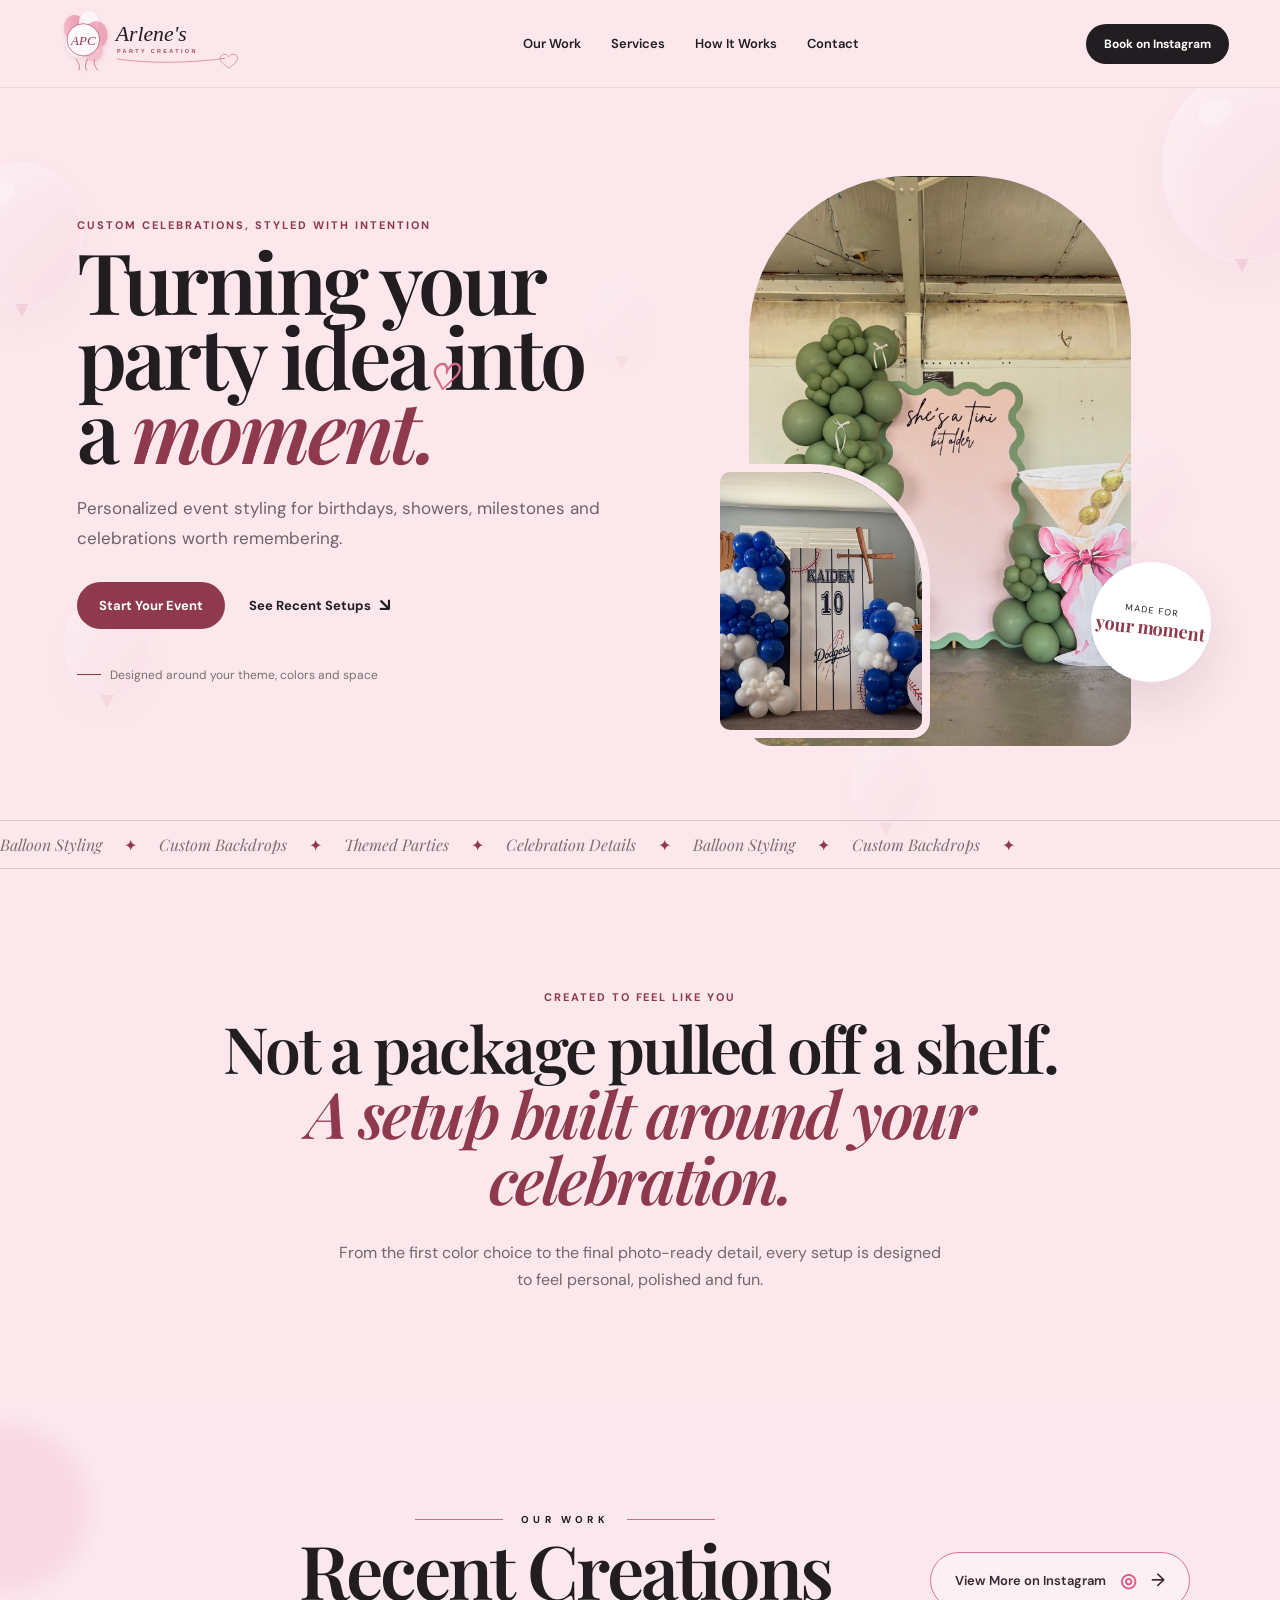
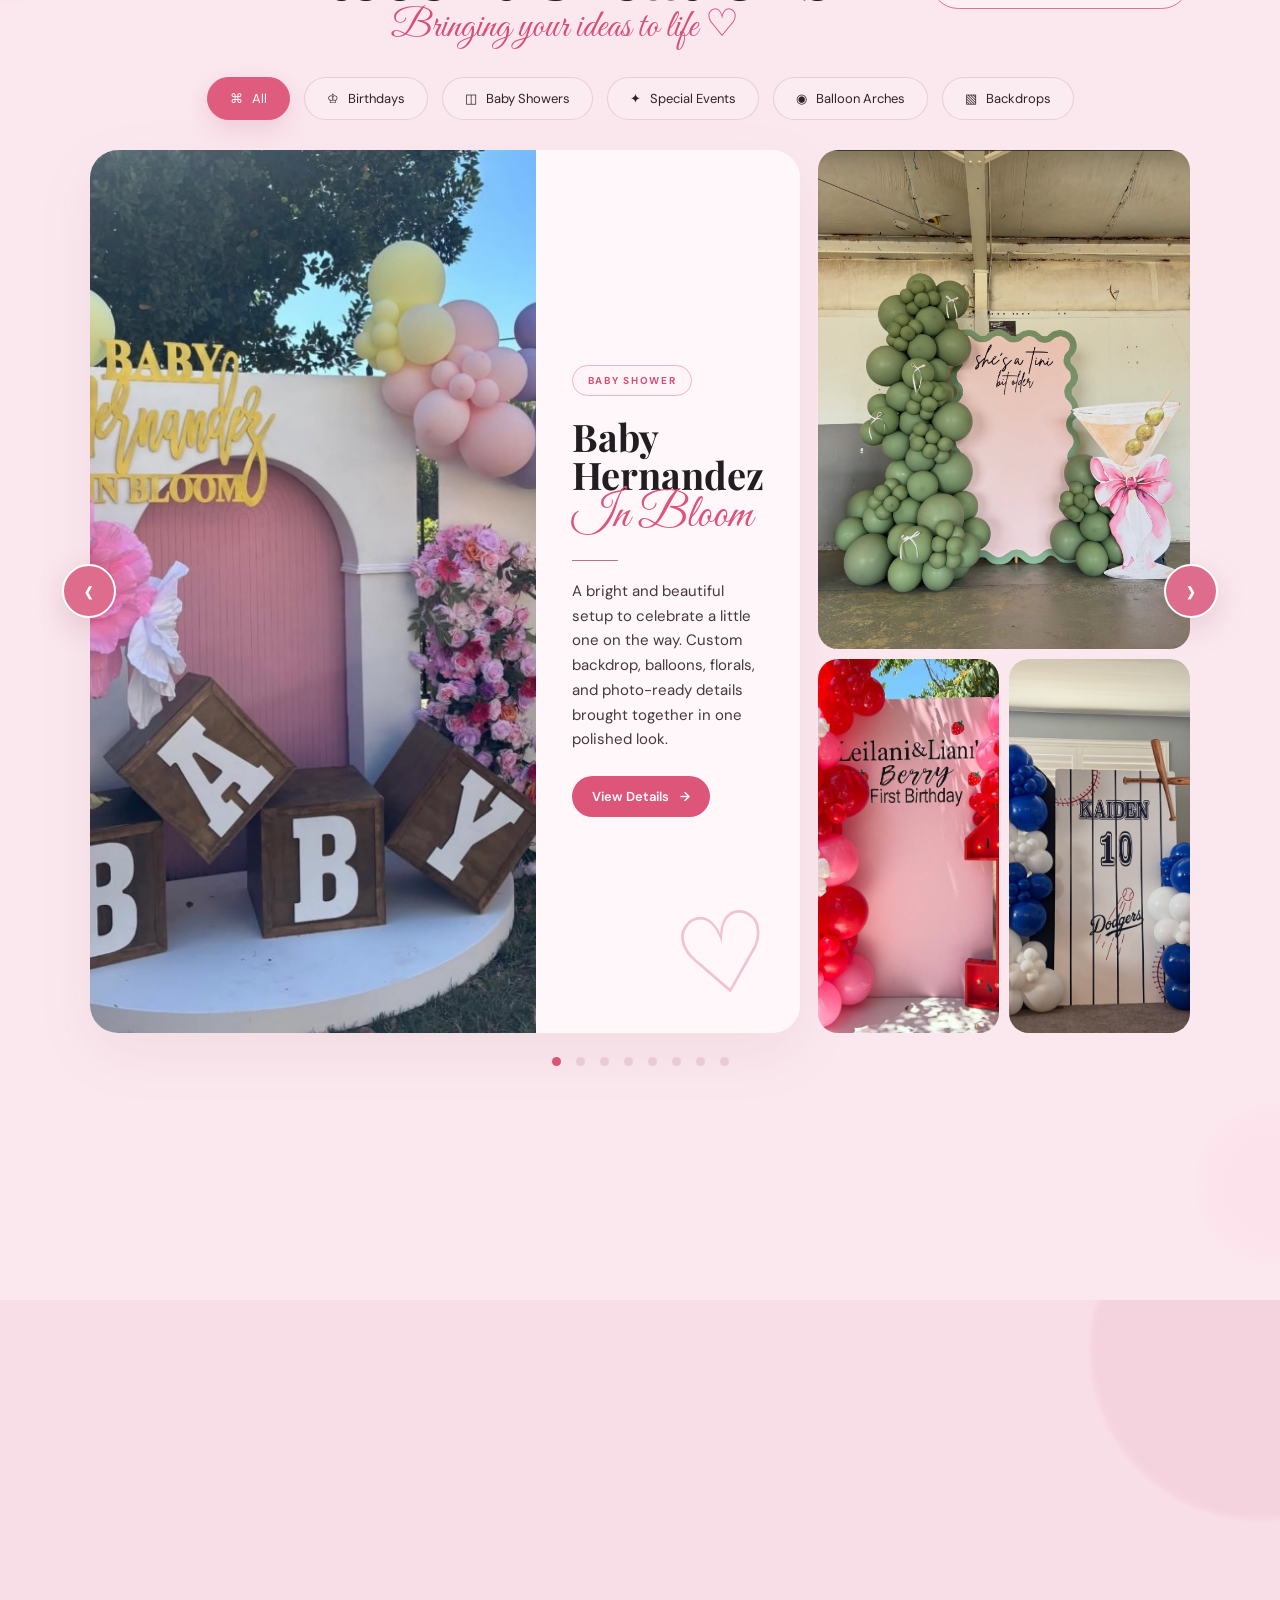
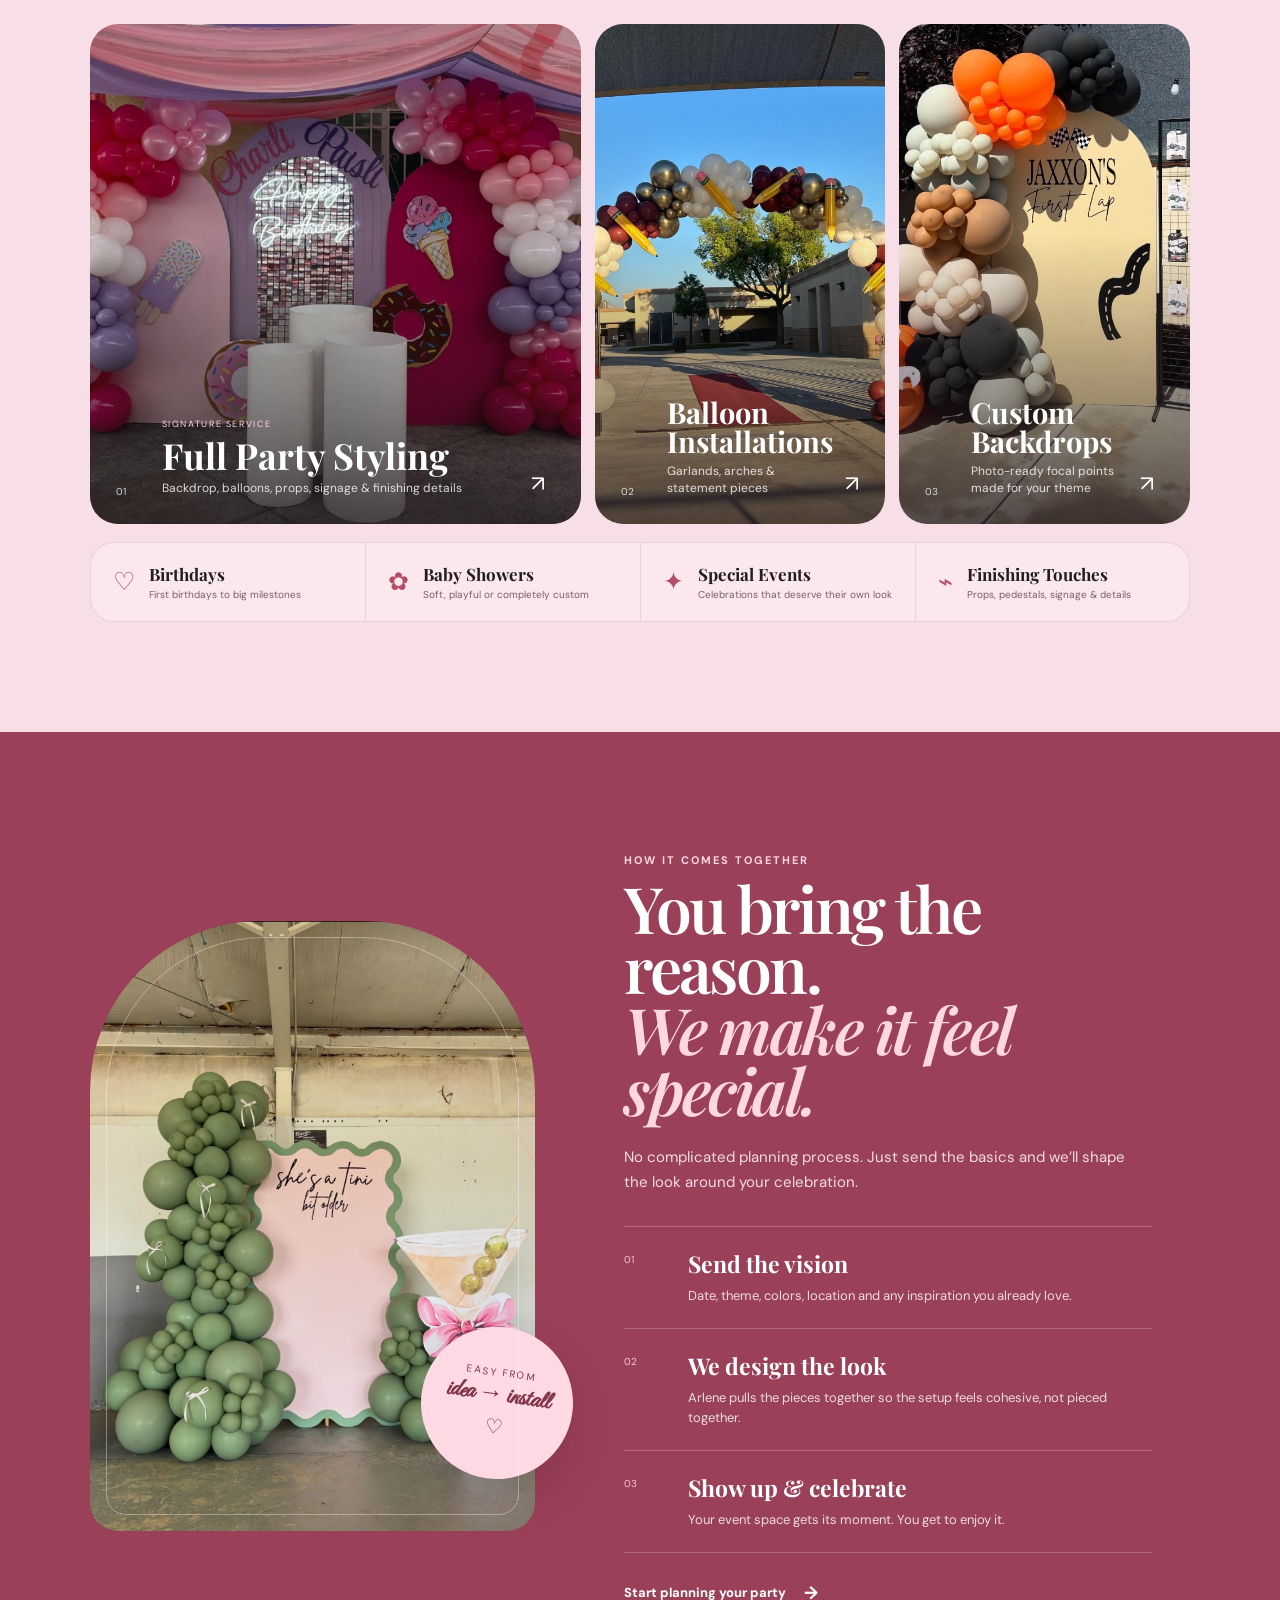
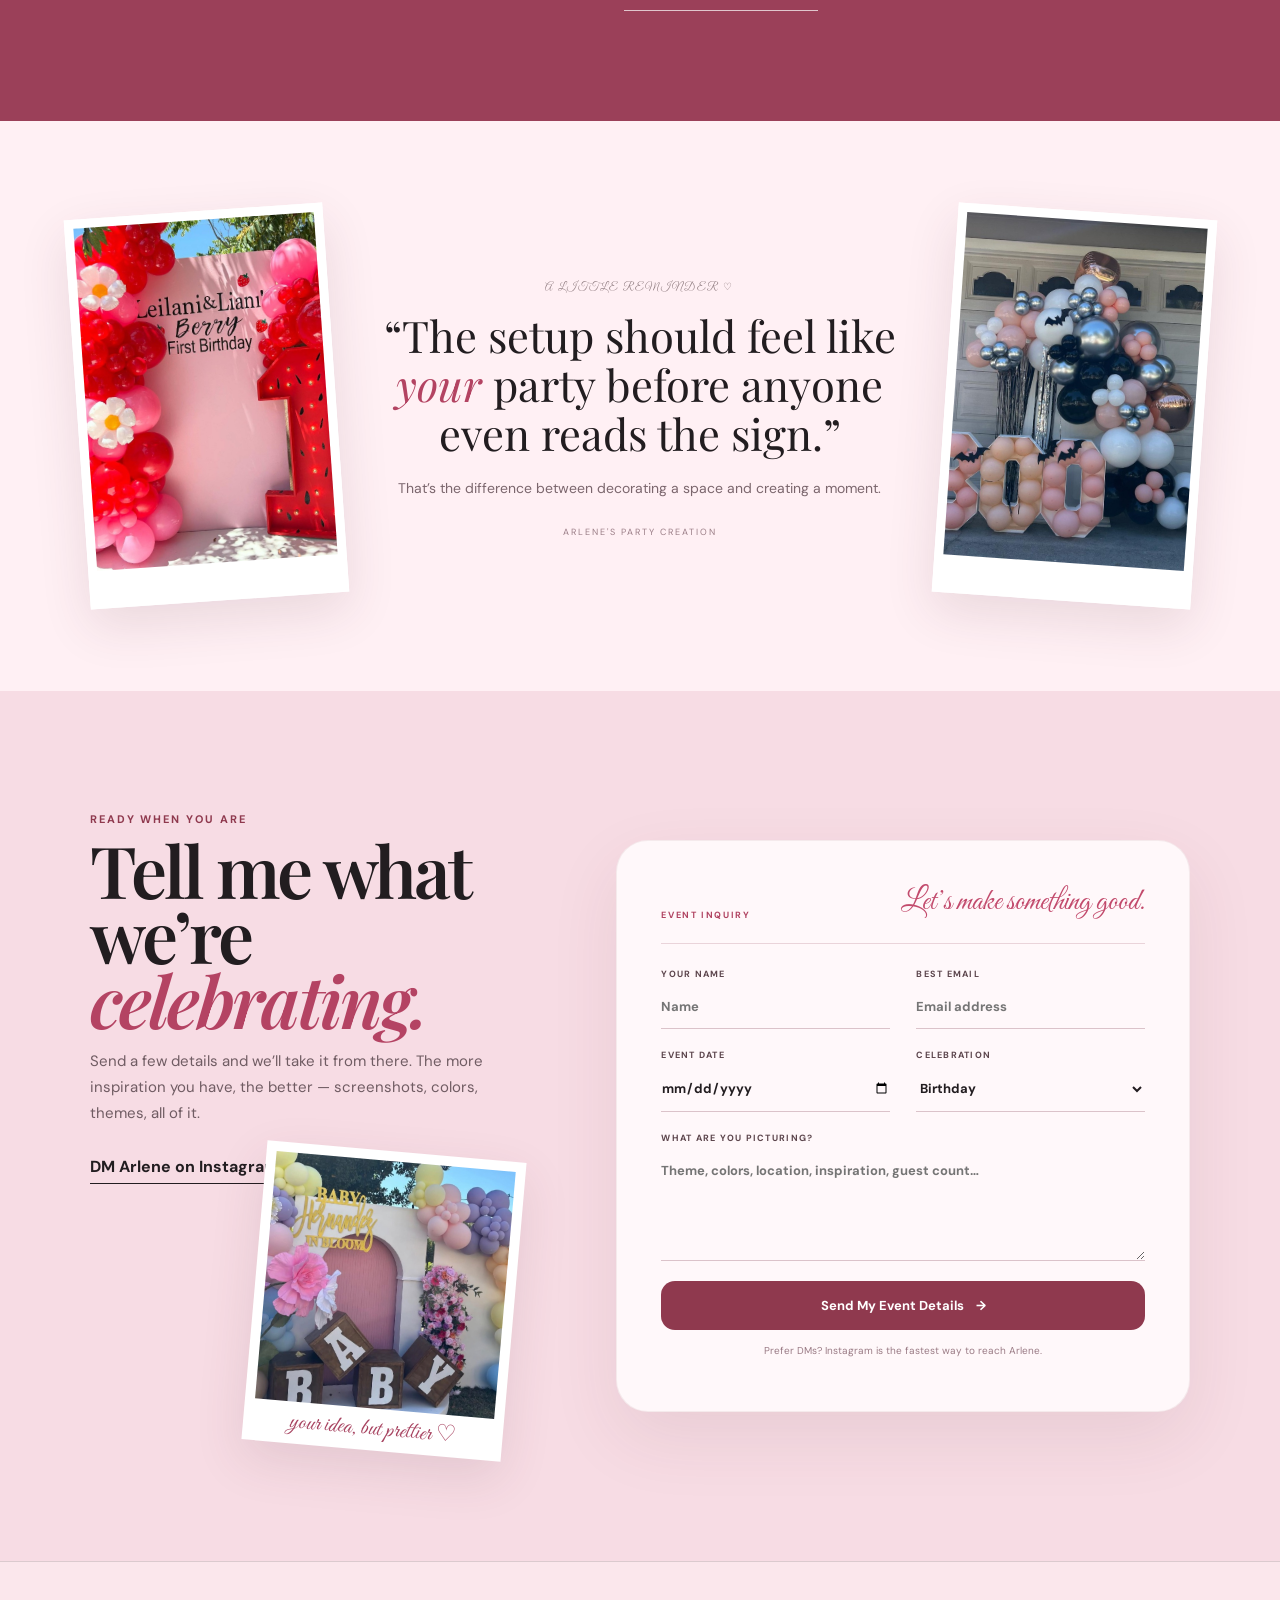
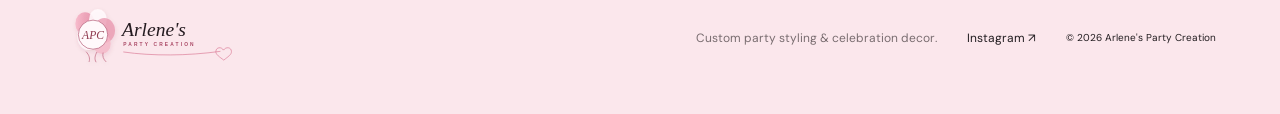
==== index.html @ 28bd99af "Add files via upload" ====
<!doctype html>
<html lang="en">
<head>
  <meta charset="utf-8" />
  <meta name="viewport" content="width=device-width, initial-scale=1" />
  <title>Arlene's Party Creation | Balloon Decor, Backdrops & Party Styling</title>
  <meta name="description" content="Arlene's Party Creation creates custom balloon styling, party backdrops, birthday decor, baby shower setups and photo-ready celebration designs tailored to your theme." />
  <meta name="keywords" content="party decor, balloon decor, balloon garlands, balloon arches, custom backdrops, birthday party decor, baby shower decor, event styling, party stylist, Arlene's Party Creation">
  <meta name="robots" content="index,follow,max-image-preview:large">
  <meta name="theme-color" content="#f8dce5">
  <meta property="og:type" content="website"><meta property="og:title" content="Arlene's Party Creation | Custom Balloon & Party Decor">
  <meta property="og:description" content="Custom balloon styling, themed backdrops and celebration setups designed around your colors, theme and occasion.">
  <meta property="og:image" content="assets/instagram-03.jpg"><meta name="twitter:card" content="summary_large_image">
  <link rel="icon" href="assets/favicon.svg" type="image/svg+xml">
  <link rel="preconnect" href="https://fonts.googleapis.com">
  <link rel="preconnect" href="https://fonts.gstatic.com" crossorigin>
  <link href="https://fonts.googleapis.com/css2?family=DM+Sans:wght@400;500;600;700&family=Great+Vibes&family=Playfair+Display:ital,wght@0,600;1,600&display=swap" rel="stylesheet">
  <link rel="stylesheet" href="styles.css" />
  <script type="application/ld+json">{"@context":"https://schema.org","@type":"LocalBusiness","name":"Arlene's Party Creation","description":"Custom party styling, balloon decor, themed backdrops and celebration setups.","sameAs":["https://www.instagram.com/arlenespartycreation/"],"knowsAbout":["Balloon styling","Balloon arches","Custom party backdrops","Birthday party decor","Baby shower decor","Event styling"]}</script>
</head>
<body><div class="ambient-balloons" aria-hidden="true"><span class="ambient-balloon b1"></span><span class="ambient-balloon b2"></span><span class="ambient-balloon b3"></span><span class="ambient-balloon b4"></span><span class="ambient-balloon b5"></span><span class="ambient-balloon b6"></span></div>
  <header class="site-header" id="top">
    <a class="brand" href="#top" aria-label="Arlene's Party Creation home"><img class="brand-logo" src="assets/logo.svg" alt="Arlene's Party Creation"></a>
    <nav class="desktop-nav" aria-label="Primary navigation">
      <a href="#work">Our Work</a>
      <a href="#services">Services</a>
      <a href="#process">How It Works</a>
      <a href="#contact">Contact</a>
    </nav>
    <a class="header-cta" href="https://www.instagram.com/arlenespartycreation/" target="_blank" rel="noreferrer">Book on Instagram</a>
    <button class="menu-btn" aria-label="Open menu" aria-expanded="false"><span></span><span></span></button>
  </header>

  <main>
    <section class="hero">
      <div class="hero-copy reveal">
        <p class="eyebrow">Custom celebrations, styled with intention</p>
        <h1>Turning your party idea into a <em>moment.</em></h1>
        <p class="hero-lede">Personalized event styling for birthdays, showers, milestones and celebrations worth remembering.</p>
        <div class="hero-actions">
          <a class="btn primary" href="#contact">Start Your Event</a>
          <a class="btn text" href="#work">See Recent Setups <span>↘</span></a>
        </div>
        <div class="hero-note"><span></span> Designed around your theme, colors and space</div>
      </div>

      <div class="hero-collage reveal" aria-label="Instagram work preview">
        <figure class="photo-card photo-main instagram-slot"><img src="assets/instagram-01.jpg" alt="Custom party setup by Arlene's Party Creation" loading="lazy"></figure>
        <figure class="photo-card photo-small instagram-slot"><img src="assets/instagram-02.jpg" alt="Custom party setup by Arlene's Party Creation" loading="lazy"></figure>
        <div class="floating-badge"><span>Made for</span><b>your moment</b></div>
      </div>
    </section>

    <section class="ticker" aria-label="Services overview">
      <div>Balloon Styling <i>✦</i> Custom Backdrops <i>✦</i> Themed Parties <i>✦</i> Celebration Details <i>✦</i> Balloon Styling <i>✦</i> Custom Backdrops <i>✦</i></div>
    </section>

    <section class="intro section-pad reveal">
      <p class="section-kicker">Created to feel like you</p>
      <h2>Not a package pulled off a shelf.<br><em>A setup built around your celebration.</em></h2>
      <p>From the first color choice to the final photo-ready detail, every setup is designed to feel personal, polished and fun.</p>
    </section>

    <section id="work" class="work showcase-section section-pad">
      <div class="showcase-top reveal">
        <div class="showcase-title-wrap">
          <div class="showcase-eyebrow"><span></span><b>OUR WORK</b><span></span></div>
          <h2>Recent Creations</h2>
          <p class="script-tagline">Bringing your ideas to life ♡</p>
        </div>
        <a class="instagram-pill" href="https://www.instagram.com/arlenespartycreation/" target="_blank" rel="noreferrer">View More on Instagram <span>◎</span> <b>→</b></a>
      </div>

      <div class="project-tabs reveal" role="tablist" aria-label="Project categories">
        <button class="project-tab active" data-filter="all">⌘ <span>All</span></button>
        <button class="project-tab" data-filter="birthday">♔ <span>Birthdays</span></button>
        <button class="project-tab" data-filter="baby">◫ <span>Baby Showers</span></button>
        <button class="project-tab" data-filter="special">✦ <span>Special Events</span></button>
        <button class="project-tab" data-filter="arches">◉ <span>Balloon Arches</span></button>
        <button class="project-tab" data-filter="backdrops">▧ <span>Backdrops</span></button>
      </div>

      <div class="project-stage reveal">
        <button class="project-arrow prev" aria-label="Previous project">‹</button>
        <div class="featured-project">
          <figure class="featured-photo"><img id="featuredImage" src="assets/instagram-03.jpg" alt="Baby Hernandez In Bloom party setup"></figure>
          <div class="featured-copy">
            <span id="featuredCategory" class="category-pill">BABY SHOWER</span>
            <h3 id="featuredTitle">Baby Hernandez</h3>
            <p id="featuredScript" class="project-script">In Bloom</p>
            <div class="mini-line"></div>
            <p id="featuredDescription" class="project-description">A bright and beautiful setup to celebrate a little one on the way. Custom backdrop, balloons, florals, and photo-ready details brought together in one polished look.</p>
            <a class="details-btn" href="https://www.instagram.com/arlenespartycreation/" target="_blank" rel="noreferrer">View Details <span>→</span></a>
            <div class="heart-doodle">♡</div>
          </div>
        </div>

        <div class="side-gallery">
          <button class="side-card large" data-index="1"><img src="assets/instagram-01.jpg" alt="Martini themed setup"></button>
          <div class="side-row">
            <button class="side-card" data-index="2"><img src="assets/instagram-05.jpg" alt="Berry first birthday setup"></button>
            <button class="side-card" data-index="3"><img src="assets/instagram-02.jpg" alt="Dodgers birthday setup"></button>
          </div>
        </div>
        <button class="project-arrow next" aria-label="Next project">›</button>
      </div>

      <div class="project-dots reveal" aria-label="Project slider pagination"></div>

      <div class="showcase-stats reveal">
        <div class="showcase-stat"><span class="stat-icon">♡</span><div><b>100+</b><small>Happy Clients</small></div></div>
        <div class="showcase-stat"><span class="stat-icon">◎</span><div><b>Custom Designs</b><small>For Every Occasion</small></div></div>
        <div class="showcase-stat"><span class="stat-icon">☆</span><div><b>Memories</b><small>That Last a Lifetime</small></div></div>
      </div>
    </section>

    <section id="services" class="services services-editorial section-pad">
      <div class="services-intro reveal">
        <div>
          <p class="section-kicker">Made for your moment</p>
          <h2>From one pretty detail<br>to the <em>whole party.</em></h2>
        </div>
        <p class="services-lede">Pick what you need or let Arlene build the full look. Every piece is styled to feel connected, intentional and unmistakably yours.</p>
      </div>

      <div class="service-feature-grid">
        <article class="service-feature large reveal">
          <img src="assets/instagram-06.jpg" alt="Pink and purple custom birthday backdrop with balloon garlands">
          <div class="service-overlay">
            <span>01</span>
            <div><p>Signature service</p><h3>Full Party Styling</h3><small>Backdrop, balloons, props, signage & finishing details</small></div>
            <b>↗</b>
          </div>
        </article>
        <article class="service-feature reveal">
          <img src="assets/instagram-07.jpg" alt="School event balloon arch by Arlene's Party Creation">
          <div class="service-overlay"><span>02</span><div><h3>Balloon Installations</h3><small>Garlands, arches & statement pieces</small></div><b>↗</b></div>
        </article>
        <article class="service-feature reveal">
          <img src="assets/instagram-04.jpg" alt="Race car themed custom party backdrop">
          <div class="service-overlay"><span>03</span><div><h3>Custom Backdrops</h3><small>Photo-ready focal points made for your theme</small></div><b>↗</b></div>
        </article>
      </div>

      <div class="service-mini-row reveal">
        <div><span>♡</span><p><b>Birthdays</b><small>First birthdays to big milestones</small></p></div>
        <div><span>✿</span><p><b>Baby Showers</b><small>Soft, playful or completely custom</small></p></div>
        <div><span>✦</span><p><b>Special Events</b><small>Celebrations that deserve their own look</small></p></div>
        <div><span>⌁</span><p><b>Finishing Touches</b><small>Props, pedestals, signage & details</small></p></div>
      </div>
    </section>

    <section id="process" class="process process-editorial section-pad">
      <div class="process-visual reveal">
        <img src="assets/instagram-01.jpg" alt="Custom martini themed party backdrop with green balloons">
        <div class="process-sticker"><span>easy from</span><b>idea → install</b><i>♡</i></div>
      </div>
      <div class="process-content reveal">
        <p class="section-kicker">How it comes together</p>
        <h2>You bring the reason.<br><em>We make it feel special.</em></h2>
        <p class="process-lede">No complicated planning process. Just send the basics and we’ll shape the look around your celebration.</p>
        <ol class="process-steps">
          <li><span>01</span><div><b>Send the vision</b><p>Date, theme, colors, location and any inspiration you already love.</p></div></li>
          <li><span>02</span><div><b>We design the look</b><p>Arlene pulls the pieces together so the setup feels cohesive, not pieced together.</p></div></li>
          <li><span>03</span><div><b>Show up & celebrate</b><p>Your event space gets its moment. You get to enjoy it.</p></div></li>
        </ol>
        <a href="#contact" class="process-link">Start planning your party <span>→</span></a>
      </div>
    </section>

    <section class="social-proof social-editorial reveal">
      <div class="quote-photo"><img src="assets/instagram-05.jpg" alt="Berry first birthday party setup"></div>
      <div class="quote-copy">
        <span class="quote-scribble">a little reminder ♡</span>
        <blockquote>“The setup should feel like <em>your</em> party before anyone even reads the sign.”</blockquote>
        <p>That’s the difference between decorating a space and creating a moment.</p>
        <small>Arlene's Party Creation</small>
      </div>
      <div class="quote-photo second"><img src="assets/instagram-08.jpg" alt="Boo themed balloon arrangement"></div>
    </section>

    <section id="contact" class="contact contact-editorial section-pad">
      <div class="contact-side reveal">
        <p class="section-kicker">Ready when you are</p>
        <h2>Tell me what<br>we’re <em>celebrating.</em></h2>
        <p>Send a few details and we’ll take it from there. The more inspiration you have, the better — screenshots, colors, themes, all of it.</p>
        <a class="instagram-link" href="https://www.instagram.com/arlenespartycreation/" target="_blank" rel="noreferrer">DM Arlene on Instagram <span>↗</span></a>
        <div class="contact-polaroid">
          <img src="assets/instagram-03.jpg" alt="Baby shower setup by Arlene's Party Creation">
          <span>your idea, but prettier ♡</span>
        </div>
      </div>
      <form class="contact-form contact-form-editorial reveal" onsubmit="return handleSubmit(event)">
        <div class="form-heading"><span>Event inquiry</span><b>Let’s make something good.</b></div>
        <div class="field-pair">
          <label>Your name<input required name="name" autocomplete="name" placeholder="Name"></label>
          <label>Best email<input required type="email" name="email" autocomplete="email" placeholder="Email address"></label>
        </div>
        <div class="field-pair">
          <label>Event date<input type="date" name="date"></label>
          <label>Celebration<select name="event"><option>Birthday</option><option>Baby shower</option><option>Bridal shower</option><option>Graduation</option><option>Anniversary</option><option>Other celebration</option></select></label>
        </div>
        <label>What are you picturing?<textarea name="message" rows="5" placeholder="Theme, colors, location, inspiration, guest count…"></textarea></label>
        <button class="btn primary submit" type="submit">Send My Event Details <span>→</span></button>
        <p class="form-note">Prefer DMs? Instagram is the fastest way to reach Arlene.</p>
        <p class="form-status" role="status"></p>
      </form>
    </section>
  </main>

  <footer>
    <div class="footer-brand"><img class="footer-logo" src="assets/logo.svg" alt="Arlene's Party Creation"></div><p>Custom party styling & celebration decor.</p>
    <a href="https://www.instagram.com/arlenespartycreation/" target="_blank" rel="noreferrer">Instagram ↗</a>
    <small>© <span id="year"></span> Arlene's Party Creation</small>
  </footer>

  <script src="script.js"></script>
</body>
</html>
---- styles.css ----
:root{--ink:#221d20;--cream:#fbe7ec;--soft:#f6dce4;--rose:#d98d8d;--berry:#8f394e;--peach:#f2c6a8;--line:rgba(34,29,32,.14)}*{box-sizing:border-box}html{scroll-behavior:smooth}body{margin:0;background:var(--cream);color:var(--ink);font-family:"DM Sans",sans-serif}a{color:inherit;text-decoration:none}.site-header{height:88px;display:flex;align-items:center;justify-content:space-between;padding:0 4vw;position:sticky;top:0;z-index:50;background:rgba(255,249,244,.88);backdrop-filter:blur(16px);border-bottom:1px solid rgba(34,29,32,.08)}.brand,.footer-brand{display:flex;align-items:center;gap:12px}.brand-mark{width:42px;height:42px;border:1.5px solid var(--berry);border-radius:50%;display:grid;place-items:center;font-family:"Playfair Display",serif;font-style:italic;color:var(--berry)}.brand-copy,.footer-brand div{display:flex;flex-direction:column;line-height:1}.brand-copy b,.footer-brand b{font-family:"Playfair Display",serif;font-size:20px}.brand-copy small,.footer-brand small{font-size:9px;text-transform:uppercase;letter-spacing:.2em;margin-top:5px}.desktop-nav{display:flex;gap:30px;font-size:13px;font-weight:600}.desktop-nav a{position:relative}.desktop-nav a:after{content:"";height:1px;background:var(--berry);position:absolute;left:0;right:100%;bottom:-6px;transition:.25s}.desktop-nav a:hover:after{right:0}.header-cta{background:var(--ink);color:white;padding:12px 18px;border-radius:999px;font-size:12px;font-weight:700}.menu-btn{display:none;background:none;border:0}.hero{min-height:720px;display:grid;grid-template-columns:1fr 1fr;gap:5vw;align-items:center;padding:72px 6vw 90px;overflow:hidden}.eyebrow,.section-kicker{text-transform:uppercase;letter-spacing:.18em;font-size:11px;font-weight:700;color:var(--berry)}h1,h2{font-family:"Playfair Display",serif;font-weight:600;letter-spacing:-.04em;margin:0}h1{font-size:clamp(54px,6.6vw,108px);line-height:.88;max-width:720px}h1 em,h2 em{font-weight:600;color:var(--berry)}.hero-lede{font-size:17px;line-height:1.75;max-width:530px;color:#6f6165;margin:28px 0}.hero-actions{display:flex;align-items:center;gap:24px}.btn{display:inline-flex;align-items:center;justify-content:center;border:0;cursor:pointer;font:inherit}.btn.primary{background:var(--berry);color:#fff;padding:15px 22px;border-radius:999px;font-size:13px;font-weight:700}.btn.text{font-size:13px;font-weight:700}.btn.text span{font-size:18px;margin-left:8px}.hero-note{margin-top:38px;font-size:12px;color:#7a6e70;display:flex;align-items:center;gap:9px}.hero-note span{width:24px;height:1px;background:var(--berry)}.hero-collage{height:570px;position:relative}.photo-card,.gallery-item{overflow:hidden;background:linear-gradient(135deg,#f5dfd5,#ead2da);border-radius:160px 160px 22px 22px}.photo-card img,.gallery-item img{width:100%;height:100%;object-fit:cover;display:block}.photo-main{width:72%;height:100%;position:absolute;right:6%;top:0}.photo-small{width:41%;height:48%;position:absolute;left:0;bottom:-24px;border-radius:18px 120px 18px 18px;border:8px solid var(--cream)}.floating-badge{position:absolute;right:-8px;bottom:48px;width:120px;height:120px;background:#fff;border-radius:50%;display:flex;flex-direction:column;align-items:center;justify-content:center;text-align:center;box-shadow:0 20px 50px rgba(77,40,50,.12);transform:rotate(7deg)}.floating-badge span{font-size:9px;text-transform:uppercase;letter-spacing:.15em}.floating-badge b{font-family:"Playfair Display";color:var(--berry);font-size:18px}.photo-placeholder{width:100%;height:100%;display:grid;place-content:center;text-align:center;padding:24px;color:#8e6c70;background:linear-gradient(140deg,rgba(255,255,255,.15),rgba(143,57,78,.09));border:1px dashed rgba(143,57,78,.22)}.photo-placeholder strong{font-family:"Playfair Display";font-size:22px}.photo-placeholder span{font-size:10px;margin-top:7px;line-height:1.5}.ticker{overflow:hidden;border-block:1px solid var(--line);padding:13px 0;white-space:nowrap;color:#7f6c70;font-family:"Playfair Display";font-style:italic}.ticker div{width:max-content;animation:ticker 28s linear infinite}.ticker i{color:var(--berry);padding:0 18px;font-style:normal}@keyframes ticker{to{transform:translateX(-50%)}}.section-pad{padding:110px 7vw}.intro{text-align:center;max-width:1100px;margin:auto}.intro h2,.section-head h2,.process h2,.contact h2{font-size:clamp(42px,5vw,72px);line-height:1.02}.intro>p:last-child{max-width:620px;margin:28px auto 0;color:#74676a;line-height:1.7}
.work{background:#fbe8ef}.showcase-section{position:relative;overflow:hidden}.showcase-section:before,.showcase-section:after{content:"";position:absolute;border-radius:50%;filter:blur(10px);opacity:.45;pointer-events:none}.showcase-section:before{width:170px;height:170px;background:#f7c6d7;left:-80px;top:20px}.showcase-section:after{width:150px;height:150px;background:#ffdce7;right:-70px;bottom:40px}.showcase-top{display:flex;justify-content:space-between;align-items:center;gap:30px;margin-bottom:30px}.showcase-title-wrap{text-align:center;flex:1;transform:translateX(70px)}.showcase-eyebrow{display:flex;align-items:center;justify-content:center;gap:18px;font-size:10px;letter-spacing:.42em}.showcase-eyebrow span{width:88px;height:1px;background:#b97588}.showcase-title-wrap h2{font-size:clamp(48px,5.8vw,86px);line-height:.92;margin-top:10px}.script-tagline{font-family:"Great Vibes",cursive;color:#d74f78;font-size:clamp(30px,3vw,48px);margin:4px 0 0;line-height:1}.instagram-pill{border:1px solid #df7292;border-radius:999px;padding:15px 24px;display:flex;align-items:center;gap:14px;font-size:13px;font-weight:600;color:#3a2530;background:rgba(255,255,255,.34);white-space:nowrap;transition:.2s}.instagram-pill:hover{background:white;transform:translateY(-2px)}.instagram-pill span{font-size:19px;color:#dd5c83}.instagram-pill b{font-size:18px;font-weight:500}.project-tabs{display:flex;gap:14px;justify-content:center;flex-wrap:wrap;margin:18px auto 30px}.project-tab{border:1px solid rgba(170,93,118,.22);background:rgba(255,255,255,.2);border-radius:999px;padding:12px 22px;font:inherit;font-size:13px;cursor:pointer;display:flex;align-items:center;gap:9px;color:#2f2127;transition:.2s}.project-tab.active{background:#df5c7e;color:#fff;border-color:#df5c7e;box-shadow:0 8px 24px rgba(190,74,108,.18)}.project-stage{position:relative;display:grid;grid-template-columns:2fr 1.05fr;gap:18px;align-items:stretch}.featured-project{display:grid;grid-template-columns:1.35fr .72fr;background:rgba(255,255,255,.58);border-radius:28px;overflow:hidden;box-shadow:0 20px 60px rgba(142,74,94,.08)}.featured-photo{margin:0;min-height:530px;overflow:hidden}.featured-photo img{width:100%;height:100%;object-fit:cover;display:block;transition:opacity .22s ease,transform .35s ease}.featured-photo img.swap{opacity:.1;transform:scale(1.02)}.featured-copy{position:relative;padding:42px 36px;display:flex;flex-direction:column;align-items:flex-start;justify-content:center;background:rgba(255,248,250,.9)}.category-pill{font-size:10px;font-weight:700;letter-spacing:.17em;color:#d54f76;border:1px solid #efb4c5;border-radius:999px;padding:8px 15px;background:#fff4f7}.featured-copy h3{font-family:"Playfair Display",serif;font-size:38px;line-height:1;margin:22px 0 0}.project-script{font-family:"Great Vibes",cursive;color:#df527b;font-size:46px;line-height:.95;margin:0 0 14px}.mini-line{width:46px;height:1px;background:#b47789;margin:8px 0 18px}.project-description{font-size:15px;line-height:1.65;color:#46373d;margin:0 0 24px;max-width:300px}.details-btn{background:#dd567a;color:#fff;border-radius:999px;padding:12px 20px;font-size:13px;font-weight:600}.details-btn span{margin-left:8px}.heart-doodle{position:absolute;right:24px;bottom:10px;font-family:"Great Vibes",cursive;font-size:110px;line-height:1;color:#f1c2cf;transform:rotate(-10deg);font-weight:400}.side-gallery{display:grid;grid-template-rows:1.2fr .9fr;gap:10px}.side-row{display:grid;grid-template-columns:1fr 1fr;gap:10px}.side-card{padding:0;border:0;border-radius:20px;overflow:hidden;cursor:pointer;background:#f1ccd7;min-height:0}.side-card img{width:100%;height:100%;object-fit:cover;display:block;transition:transform .35s ease}.side-card:hover img{transform:scale(1.035)}.project-arrow{position:absolute;top:50%;transform:translateY(-50%);z-index:4;border:2px solid #fff;background:#de6c8c;color:white;width:54px;height:54px;border-radius:50%;font:inherit;font-size:38px;line-height:1;display:grid;place-items:center;cursor:pointer;box-shadow:0 10px 30px rgba(144,65,89,.18)}.project-arrow.prev{left:-28px}.project-arrow.next{right:-28px}.project-dots{display:flex;justify-content:center;gap:15px;margin:24px 0 32px}.project-dots button{width:9px;height:9px;border:0;border-radius:50%;background:#edced7;padding:0;cursor:pointer}.project-dots button.active{background:#dc567a}.showcase-stats{border:1px solid rgba(178,101,124,.18);border-radius:34px;padding:22px 34px;display:grid;grid-template-columns:repeat(3,1fr);gap:20px;background:rgba(255,255,255,.18)}.showcase-stat{display:flex;align-items:center;justify-content:center;gap:14px;position:relative}.showcase-stat:not(:last-child):after{content:"";position:absolute;right:-10px;width:1px;height:46px;background:rgba(178,101,124,.18)}.stat-icon{width:46px;height:46px;border:1px solid #e28aa4;border-radius:50%;display:grid;place-items:center;color:#d9587c;font-size:24px}.showcase-stat div{display:flex;flex-direction:column}.showcase-stat b{font-family:"Playfair Display",serif;font-size:18px}.showcase-stat small{font-size:12px;margin-top:2px}.services{background:var(--soft)}.service-list{border-top:1px solid var(--line)}.service-row{display:grid;grid-template-columns:60px 1.1fr 1.5fr 30px;gap:24px;align-items:center;border-bottom:1px solid var(--line);padding:28px 4px}.service-row span{font-size:10px;color:var(--berry);font-weight:700}.service-row h3{font-family:"Playfair Display";font-size:27px;margin:0}.service-row p{color:#736669;line-height:1.6;margin:0;font-size:14px}.service-row>b{font-size:20px}.process{background:var(--berry);color:#fff}.process-card{display:grid;grid-template-columns:1fr 1fr;gap:9vw}.process .section-kicker{color:#f5c7c8}.process h2 em{color:#ffd8cf}.process ol{list-style:none;padding:0;margin:0}.process li{display:flex;gap:24px;padding:24px 0;border-bottom:1px solid rgba(255,255,255,.2)}.process li>span{font-size:10px;color:#f4c0c3}.process li b{font-family:"Playfair Display";font-size:23px}.process li p{margin:7px 0 0;color:#eddcdf;font-size:13px;line-height:1.6}.social-proof{text-align:center;background:#fdf1f4}.quote-mark{font-family:"Playfair Display";font-size:70px;color:var(--peach);height:55px}.quote{font-family:"Playfair Display";font-style:italic;font-size:clamp(30px,4vw,54px);max-width:900px;margin:15px auto 24px}.social-proof span{text-transform:uppercase;letter-spacing:.2em;font-size:10px;color:#8a777b}.contact{display:grid;grid-template-columns:.8fr 1.2fr;gap:10vw;align-items:start}.contact-copy>p:not(.section-kicker){color:#736669;line-height:1.7;max-width:470px}.instagram-link{display:inline-flex;gap:22px;margin-top:15px;font-weight:700;border-bottom:1px solid var(--ink);padding-bottom:6px}.contact-form{background:#fff;padding:32px;border-radius:24px;box-shadow:0 25px 80px rgba(77,40,50,.08)}label{display:block;font-size:11px;font-weight:700;text-transform:uppercase;letter-spacing:.08em;margin-bottom:20px}input,select,textarea{display:block;width:100%;border:0;border-bottom:1px solid #d6c8cb;background:transparent;padding:12px 0;font:inherit;font-size:14px;outline:none;color:var(--ink);margin-top:6px}textarea{resize:vertical}.form-row{display:grid;grid-template-columns:1fr 1fr;gap:24px}.submit{width:100%;margin-top:5px}.form-status{text-align:center;font-size:12px;color:var(--berry)}footer{padding:42px 5vw;border-top:1px solid var(--line);display:grid;grid-template-columns:1fr auto auto auto;align-items:center;gap:30px;font-size:12px}footer p{color:#796d70}.reveal{opacity:0;transform:translateY(18px);transition:opacity .7s ease,transform .7s ease}.reveal.visible{opacity:1;transform:none}@media(max-width:900px){.desktop-nav,.header-cta{display:none}.menu-btn{display:flex;width:38px;height:38px;flex-direction:column;justify-content:center;gap:6px}.menu-btn span{display:block;height:1px;background:var(--ink);width:23px}.site-header.menu-open .desktop-nav{position:absolute;display:flex;flex-direction:column;top:88px;left:0;right:0;background:var(--cream);padding:28px 5vw;border-bottom:1px solid var(--line)}.hero{grid-template-columns:1fr;padding-top:55px}.hero-collage{height:520px;margin-top:10px}.section-pad{padding:80px 6vw}.masonry-grid{grid-template-columns:1fr 1fr;grid-auto-rows:210px}.gallery-item.wide{grid-column:span 1}.service-row{grid-template-columns:42px 1fr 24px}.service-row p{grid-column:2/4;margin-top:-12px}.process-card,.contact{grid-template-columns:1fr;gap:50px}footer{grid-template-columns:1fr 1fr}footer p{grid-column:1/3}}@media(max-width:560px){.site-header{height:74px;padding:0 18px}.brand-mark{width:37px;height:37px}.brand-copy b{font-size:17px}.brand-copy small{font-size:8px}.site-header.menu-open .desktop-nav{top:74px}.hero{padding:40px 20px 72px;min-height:auto}.hero h1{font-size:56px}.hero-lede{font-size:15px}.hero-actions{align-items:flex-start;flex-direction:column;gap:16px}.hero-collage{height:420px}.photo-main{width:83%;right:0}.photo-small{width:46%;height:42%}.floating-badge{width:96px;height:96px;right:-4px;bottom:30px}.floating-badge b{font-size:15px}.section-pad{padding:68px 20px}.section-head{align-items:flex-start;gap:20px;flex-direction:column}.masonry-grid{grid-template-columns:1fr;grid-auto-rows:330px}.gallery-item.tall{grid-row:span 1}.service-row{padding:24px 0}.service-row h3{font-size:23px}.form-row{grid-template-columns:1fr}.contact-form{padding:24px 20px;border-radius:16px}footer{padding:35px 20px;grid-template-columns:1fr;gap:14px}footer p{grid-column:auto}.ticker div{animation-duration:20s}}

@media(max-width:1100px){.showcase-title-wrap{transform:none}.showcase-top{flex-direction:column}.project-stage{grid-template-columns:1fr}.side-gallery{grid-template-columns:1.2fr 1fr;grid-template-rows:none;height:320px}.side-row{grid-template-columns:1fr 1fr}.project-arrow.prev{left:-18px}.project-arrow.next{right:-18px}}
@media(max-width:760px){.showcase-section{padding-left:18px;padding-right:18px}.showcase-title-wrap h2{font-size:52px}.script-tagline{font-size:34px}.showcase-eyebrow span{width:46px}.project-tabs{justify-content:flex-start;flex-wrap:nowrap;overflow-x:auto;padding-bottom:6px}.project-tab{flex:0 0 auto;padding:10px 16px}.featured-project{grid-template-columns:1fr}.featured-photo{min-height:420px}.featured-copy{padding:28px 24px 36px}.featured-copy h3{font-size:34px}.project-script{font-size:42px}.heart-doodle{font-size:80px}.side-gallery{height:240px}.project-arrow{width:44px;height:44px;font-size:30px}.project-arrow.prev{left:-8px}.project-arrow.next{right:-8px}.showcase-stats{grid-template-columns:1fr;padding:20px}.showcase-stat{justify-content:flex-start}.showcase-stat:not(:last-child):after{display:none}}
@media(max-width:520px){.featured-photo{min-height:330px}.side-gallery{grid-template-columns:1fr;height:auto}.side-gallery>.large{height:220px}.side-row{height:180px}.instagram-pill{padding:13px 18px}.showcase-top{align-items:stretch}.showcase-title-wrap{text-align:left}.showcase-eyebrow{justify-content:flex-start}.showcase-title-wrap h2{font-size:48px}.project-description{font-size:14px}.project-arrow{display:none}}

/* --- Editorial service/process/contact refresh --- */
.services-editorial{background:#f8dfe7;position:relative;overflow:hidden}
.services-editorial:before{content:"";position:absolute;width:340px;height:340px;border-radius:50%;background:#f4c9d7;filter:blur(2px);right:-150px;top:-120px;opacity:.5}
.services-intro{display:grid;grid-template-columns:1.35fr .65fr;gap:8vw;align-items:end;margin-bottom:48px;position:relative;z-index:1}.services-intro h2{font-size:clamp(48px,5.4vw,82px);line-height:.94}.services-lede{font-size:15px;line-height:1.75;color:#6f5b62;max-width:460px;margin:0 0 8px}
.service-feature-grid{display:grid;grid-template-columns:1.35fr .8fr .8fr;gap:14px;height:500px}.service-feature{position:relative;border-radius:28px;overflow:hidden;min-width:0;background:#e6becb}.service-feature img{width:100%;height:100%;object-fit:cover;display:block;transition:transform .6s cubic-bezier(.2,.65,.25,1)}.service-feature:hover img{transform:scale(1.045)}.service-feature:after{content:"";position:absolute;inset:0;background:linear-gradient(to top,rgba(24,14,18,.72),rgba(24,14,18,0) 58%)}.service-overlay{position:absolute;left:0;right:0;bottom:0;z-index:2;padding:26px;color:white;display:grid;grid-template-columns:34px 1fr 24px;gap:12px;align-items:end}.service-overlay>span{font-size:10px;opacity:.8}.service-overlay p{margin:0 0 7px;font-size:9px;text-transform:uppercase;letter-spacing:.18em;color:#ffd7e1}.service-overlay h3{font-family:"Playfair Display",serif;font-size:29px;line-height:1;margin:0}.service-feature.large h3{font-size:36px}.service-overlay small{display:block;margin-top:7px;font-size:12px;line-height:1.45;color:rgba(255,255,255,.82)}.service-overlay>b{font-size:22px;font-weight:400}.service-mini-row{display:grid;grid-template-columns:repeat(4,1fr);margin-top:18px;border:1px solid rgba(104,54,68,.12);border-radius:24px;background:rgba(255,255,255,.28);overflow:hidden}.service-mini-row>div{display:flex;align-items:center;gap:14px;padding:20px 22px}.service-mini-row>div+div{border-left:1px solid rgba(104,54,68,.12)}.service-mini-row>div>span{font-size:25px;color:#b44d6a}.service-mini-row p{margin:0;display:flex;flex-direction:column}.service-mini-row b{font-family:"Playfair Display",serif;font-size:17px}.service-mini-row small{font-size:10px;color:#785f67;margin-top:3px}

.process-editorial{background:#9b4059;color:white;display:grid;grid-template-columns:.88fr 1.12fr;gap:7vw;align-items:center}.process-visual{position:relative;min-height:610px}.process-visual img{width:100%;height:610px;object-fit:cover;border-radius:170px 170px 28px 28px;display:block}.process-visual:after{content:"";position:absolute;inset:16px;border:1px solid rgba(255,255,255,.35);border-radius:158px 158px 20px 20px;pointer-events:none}.process-sticker{position:absolute;right:-38px;bottom:52px;width:152px;height:152px;background:#ffd9e3;color:#80354b;border-radius:50%;display:flex;flex-direction:column;align-items:center;justify-content:center;text-align:center;transform:rotate(8deg);box-shadow:0 20px 45px rgba(49,15,26,.18)}.process-sticker span{font-size:10px;text-transform:uppercase;letter-spacing:.17em}.process-sticker b{font-family:"Great Vibes",cursive;font-size:25px;line-height:1.05;margin-top:4px}.process-sticker i{font-style:normal;font-size:20px;margin-top:4px}.process-content{padding-right:3vw}.process-editorial .section-kicker{color:#ffd7e2}.process-content h2{font-size:clamp(46px,5vw,75px);line-height:.95}.process-content h2 em{color:#ffd7df}.process-lede{max-width:570px;color:#f5dce3;font-size:15px;line-height:1.7;margin:24px 0 30px}.process-steps{margin:0;padding:0;list-style:none;border-top:1px solid rgba(255,255,255,.22)}.process-steps li{display:grid;grid-template-columns:46px 1fr;gap:18px;padding:21px 0;border-bottom:1px solid rgba(255,255,255,.22)}.process-steps li>span{font-size:10px;color:#f9c9d5;padding-top:5px}.process-steps b{font-family:"Playfair Display",serif;font-size:24px}.process-steps p{margin:5px 0 0;color:#f0d5dc;font-size:13px;line-height:1.55}.process-link{display:inline-flex;align-items:center;gap:18px;margin-top:28px;padding-bottom:5px;border-bottom:1px solid rgba(255,255,255,.7);font-size:13px;font-weight:700}.process-link span{font-size:18px}

.social-editorial{min-height:560px;background:#fff0f4;display:grid;grid-template-columns:.75fr 1.5fr .75fr;align-items:center;gap:46px;padding:90px 6vw;overflow:hidden}.quote-photo{height:390px;transform:rotate(-4deg);border:9px solid #fff;border-bottom-width:38px;box-shadow:0 18px 50px rgba(86,45,56,.12);background:#fff}.quote-photo.second{transform:rotate(4deg)}.quote-photo img{width:100%;height:100%;object-fit:cover;display:block}.quote-copy{text-align:center;position:relative}.quote-scribble{font-family:"Great Vibes",cursive;color:#d15177;font-size:34px}.quote-copy blockquote{font-family:"Playfair Display",serif;font-size:clamp(32px,3.4vw,55px);line-height:1.12;margin:16px auto 20px;max-width:760px}.quote-copy blockquote em{color:#b34362}.quote-copy>p{max-width:560px;margin:0 auto;color:#7b666d;line-height:1.65;font-size:14px}.quote-copy small{display:block;margin-top:25px;text-transform:uppercase;letter-spacing:.22em;font-size:9px;color:#9a7d86}

.contact-editorial{background:#f7dce4;display:grid;grid-template-columns:.85fr 1.15fr;gap:8vw;align-items:center;position:relative}.contact-side{position:relative;min-height:650px}.contact-side h2{font-size:clamp(52px,5.6vw,84px);line-height:.91}.contact-side h2 em{color:#b44363}.contact-side>p:not(.section-kicker){max-width:490px;color:#705c63;line-height:1.75;font-size:15px}.contact-polaroid{position:absolute;width:260px;height:300px;right:0;bottom:0;background:#fff;padding:10px 10px 42px;transform:rotate(5deg);box-shadow:0 18px 50px rgba(93,51,63,.12)}.contact-polaroid img{width:100%;height:100%;object-fit:cover}.contact-polaroid span{font-family:"Great Vibes",cursive;position:absolute;left:0;right:0;bottom:7px;text-align:center;color:#a74360;font-size:23px}.contact-form-editorial{background:#fff8fa;border-radius:32px;padding:42px 44px;box-shadow:0 26px 70px rgba(92,47,60,.09);border:1px solid rgba(125,64,82,.08)}.form-heading{display:flex;justify-content:space-between;align-items:end;gap:20px;border-bottom:1px solid #ead4da;padding-bottom:22px;margin-bottom:24px}.form-heading span{text-transform:uppercase;letter-spacing:.18em;font-size:9px;color:#b04361;font-weight:700}.form-heading b{font-family:"Great Vibes",cursive;color:#c24a6c;font-size:30px;font-weight:400}.field-pair{display:grid;grid-template-columns:1fr 1fr;gap:26px}.contact-form-editorial label{font-size:9px;letter-spacing:.14em;color:#5c454c}.contact-form-editorial input,.contact-form-editorial select,.contact-form-editorial textarea{border-bottom:1px solid #dbc3ca;padding:12px 0 13px;font-size:13px}.contact-form-editorial textarea{min-height:110px}.contact-form-editorial .submit{margin-top:8px;border-radius:14px;padding:16px 20px;display:flex;gap:12px}.form-note{text-align:center;color:#9a7b85;font-size:10px;margin:14px 0 0}

@media(max-width:1000px){.services-intro{grid-template-columns:1fr;gap:20px}.service-feature-grid{grid-template-columns:1fr 1fr;height:auto}.service-feature{height:360px}.service-feature.large{grid-column:1/-1;height:480px}.service-mini-row{grid-template-columns:1fr 1fr}.service-mini-row>div:nth-child(3){border-left:0;border-top:1px solid rgba(104,54,68,.12)}.service-mini-row>div:nth-child(4){border-top:1px solid rgba(104,54,68,.12)}.process-editorial{grid-template-columns:1fr;gap:55px}.process-visual{max-width:650px;margin:auto;width:100%}.process-content{padding-right:0}.social-editorial{grid-template-columns:.7fr 1.5fr}.quote-photo.second{display:none}.contact-editorial{grid-template-columns:1fr;gap:40px}.contact-side{min-height:auto;padding-bottom:320px}.contact-polaroid{left:50%;right:auto;transform:translateX(-50%) rotate(4deg)}}
@media(max-width:640px){.service-feature-grid{grid-template-columns:1fr}.service-feature,.service-feature.large{height:380px;grid-column:auto}.service-overlay{padding:20px}.service-feature.large h3,.service-overlay h3{font-size:27px}.service-mini-row{grid-template-columns:1fr}.service-mini-row>div+div{border-left:0;border-top:1px solid rgba(104,54,68,.12)}.process-visual,.process-visual img{min-height:0;height:470px}.process-sticker{width:118px;height:118px;right:-4px;bottom:24px}.process-sticker b{font-size:20px}.social-editorial{grid-template-columns:1fr;padding:70px 20px}.quote-photo{display:none}.quote-copy blockquote{font-size:36px}.contact-side{padding-bottom:280px}.contact-polaroid{width:220px;height:255px}.contact-form-editorial{padding:28px 20px;border-radius:22px}.field-pair{grid-template-columns:1fr;gap:0}.form-heading{align-items:flex-start;flex-direction:column}.form-heading b{font-size:28px}}


/* APC brand polish */
html{scrollbar-color:#c75d7d #f8dce5;scrollbar-width:thin}body{position:relative;isolation:isolate;overflow-x:hidden;cursor:url("data:image/svg+xml,%3Csvg xmlns='http://www.w3.org/2000/svg' width='28' height='28'%3E%3Cpath d='M4 3l16 11-7 2 4 7-3 2-4-7-5 5z' fill='%23fff8fb' stroke='%23a94764' stroke-width='1.7'/%3E%3C/svg%3E") 4 3,auto}a,button,input,select,textarea{cursor:url("data:image/svg+xml,%3Csvg xmlns='http://www.w3.org/2000/svg' width='30' height='30'%3E%3Ccircle cx='15' cy='15' r='11' fill='%23f8dce5' stroke='%23a94764' stroke-width='1.5'/%3E%3Cpath d='M10 15c2-5 8-5 10 0-2 4-5 6-5 6s-3-2-5-6z' fill='%23d86f8d'/%3E%3C/svg%3E") 15 15,pointer}::-webkit-scrollbar{width:11px}::-webkit-scrollbar-track{background:#f8dce5}::-webkit-scrollbar-thumb{background:linear-gradient(#e991aa,#ad4765);border:3px solid #f8dce5;border-radius:999px}.site-header{background:rgba(251,231,236,.84)}.brand{height:72px;min-width:230px}.brand-logo{width:245px;height:72px;object-fit:contain;object-position:left}.footer-logo{width:220px;height:68px;object-fit:contain}.ambient-balloons{position:fixed;inset:0;z-index:-1;pointer-events:none;overflow:hidden}.ambient-balloon{position:absolute;width:120px;height:145px;border-radius:50%;background:linear-gradient(135deg,rgba(255,255,255,.42),rgba(227,126,157,.13));border:1px solid rgba(255,255,255,.4);box-shadow:inset 18px 14px 28px rgba(255,255,255,.24),0 18px 55px rgba(155,64,90,.06);opacity:.6;animation:apcFloat 12s ease-in-out infinite}.ambient-balloon:before{content:"";position:absolute;left:22%;top:14%;width:22%;height:14%;border-radius:50%;background:rgba(255,255,255,.48);transform:rotate(-28deg)}.ambient-balloon:after{content:"";position:absolute;left:50%;bottom:-11px;transform:translateX(-50%);border-left:7px solid transparent;border-right:7px solid transparent;border-top:13px solid rgba(201,94,125,.24)}.b1{left:-38px;top:18%;animation-delay:-3s}.b2{right:-42px;top:8%;width:160px;height:190px;animation-delay:-8s}.b3{left:5%;top:66%;width:86px;height:104px;animation-delay:-5s;opacity:.4}.b4{right:8%;top:48%;width:92px;height:112px;animation-delay:-1s;opacity:.36}.b5{left:46%;top:31%;width:66px;height:80px;animation-delay:-10s;opacity:.22}.b6{right:28%;top:82%;width:72px;height:88px;animation-delay:-6s;opacity:.28}@keyframes apcFloat{50%{translate:0 -22px;rotate:3deg}}.hero,.intro,.showcase-section,.services-editorial,.process-editorial,.social-editorial,.contact-editorial,footer{position:relative;z-index:1}.hero h1 em{position:relative}.hero h1 em:after{content:"♡";position:absolute;font-family:"Great Vibes",cursive;font-size:.42em;color:#d76888;right:-.55em;top:-.18em}.btn,.header-cta,.instagram-pill,.details-btn{transition:.2s}.btn:hover,.header-cta:hover,.details-btn:hover{transform:translateY(-2px);box-shadow:0 12px 28px rgba(143,57,78,.16)}section[id]{scroll-margin-top:88px}:focus-visible{outline:3px solid rgba(169,71,100,.45);outline-offset:4px}
@media(max-width:900px){.brand{min-width:190px;height:64px}.brand-logo{width:205px;height:64px}.project-stage{grid-template-columns:1fr}.featured-project{grid-template-columns:1.15fr .85fr}.showcase-title-wrap{transform:none}}
@media(max-width:640px){.site-header{height:72px;padding:0 16px}.brand{min-width:0;width:174px;height:58px}.brand-logo{width:174px;height:58px}.site-header.menu-open .desktop-nav{top:72px;background:rgba(251,231,236,.98)}.ambient-balloon{opacity:.28}.b2,.b5{display:none}.hero{padding:38px 18px 64px}.hero h1{font-size:clamp(48px,15vw,64px);line-height:.92}.section-pad{padding:64px 18px}.showcase-top{display:block}.showcase-title-wrap{text-align:left}.showcase-eyebrow{justify-content:flex-start}.showcase-title-wrap h2{font-size:52px}.project-tabs{justify-content:flex-start;flex-wrap:nowrap;overflow-x:auto;margin-right:-18px;scrollbar-width:none}.project-tab{flex:0 0 auto}.project-stage{display:block}.featured-project{display:block}.featured-photo{min-height:390px;height:390px}.side-gallery{margin-top:12px}.showcase-stats{grid-template-columns:1fr}.showcase-stat{justify-content:flex-start}.showcase-stat:not(:last-child):after{width:100%;height:1px;bottom:-2px;right:0}.footer-logo{width:200px}}
@media(prefers-reduced-motion:reduce){*,*:before,*:after{animation-duration:.001ms!important;transition-duration:.001ms!important}.ambient-balloons{display:none}}
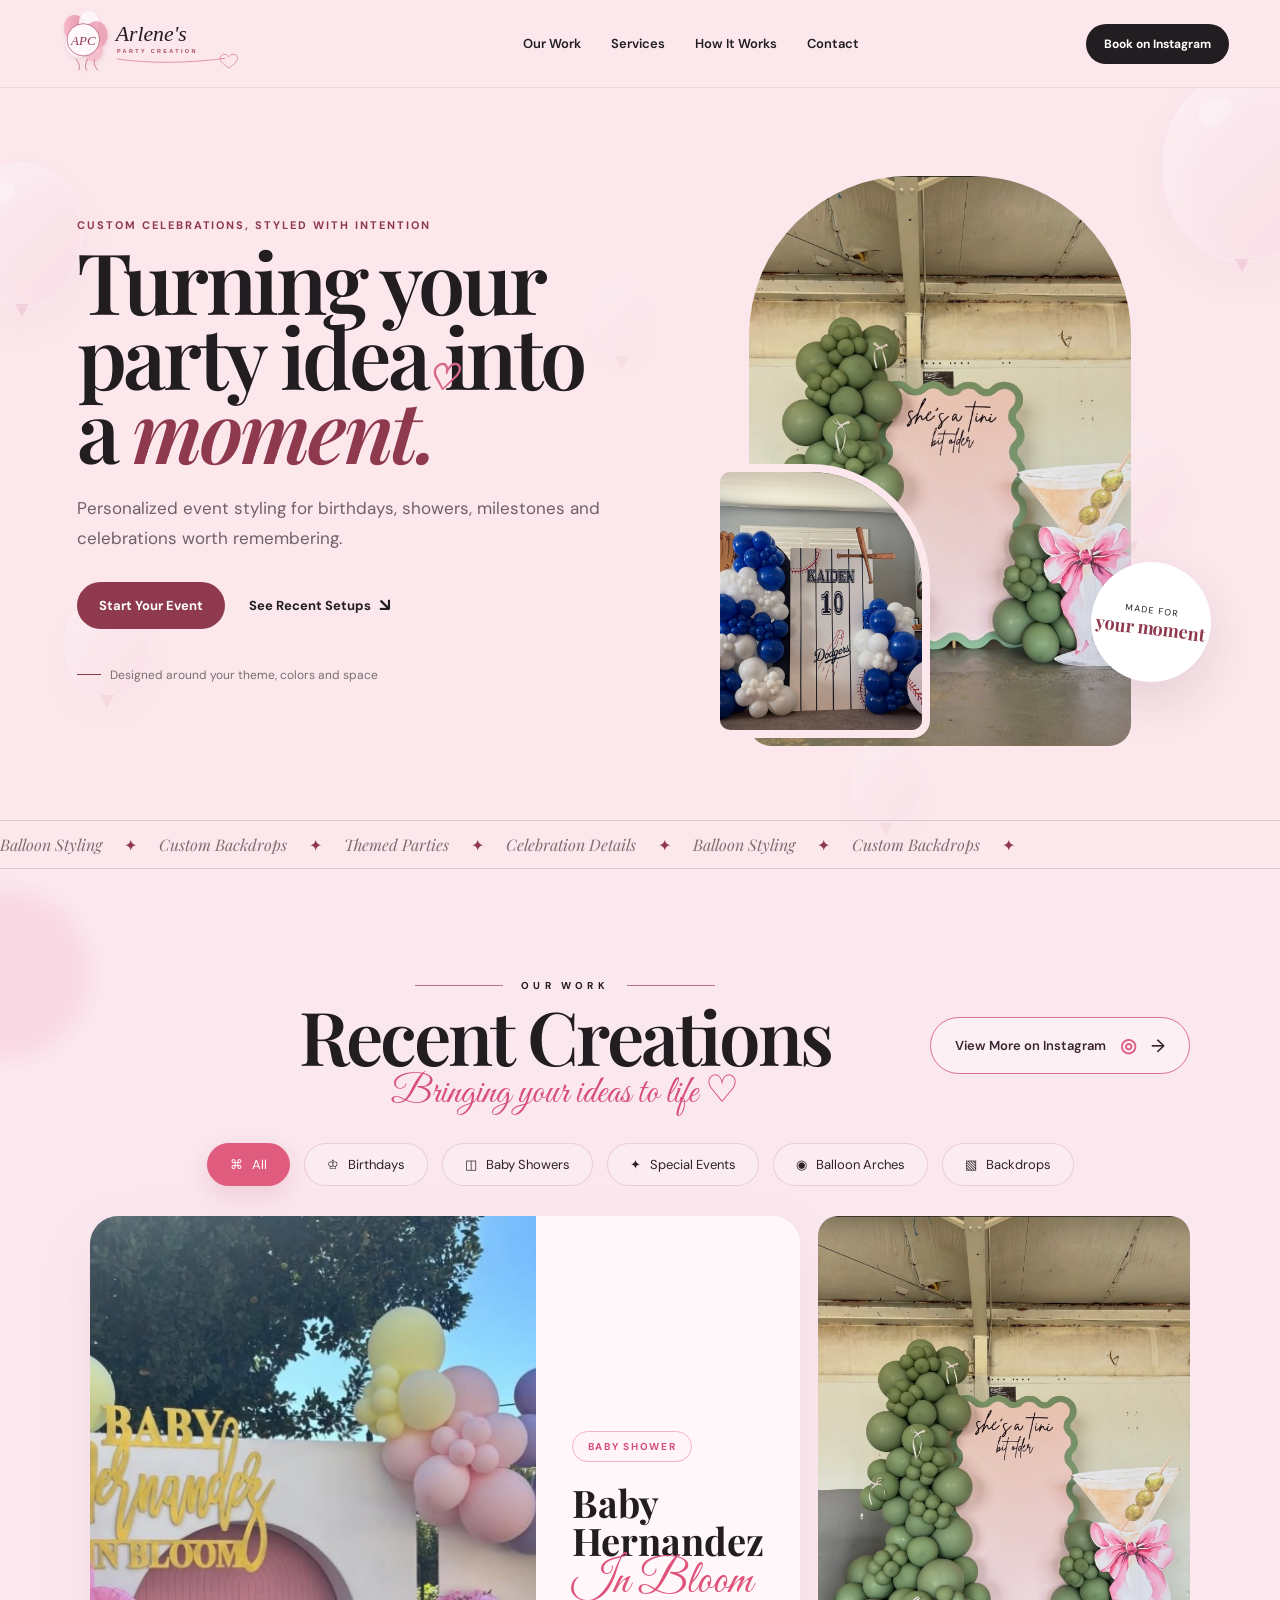
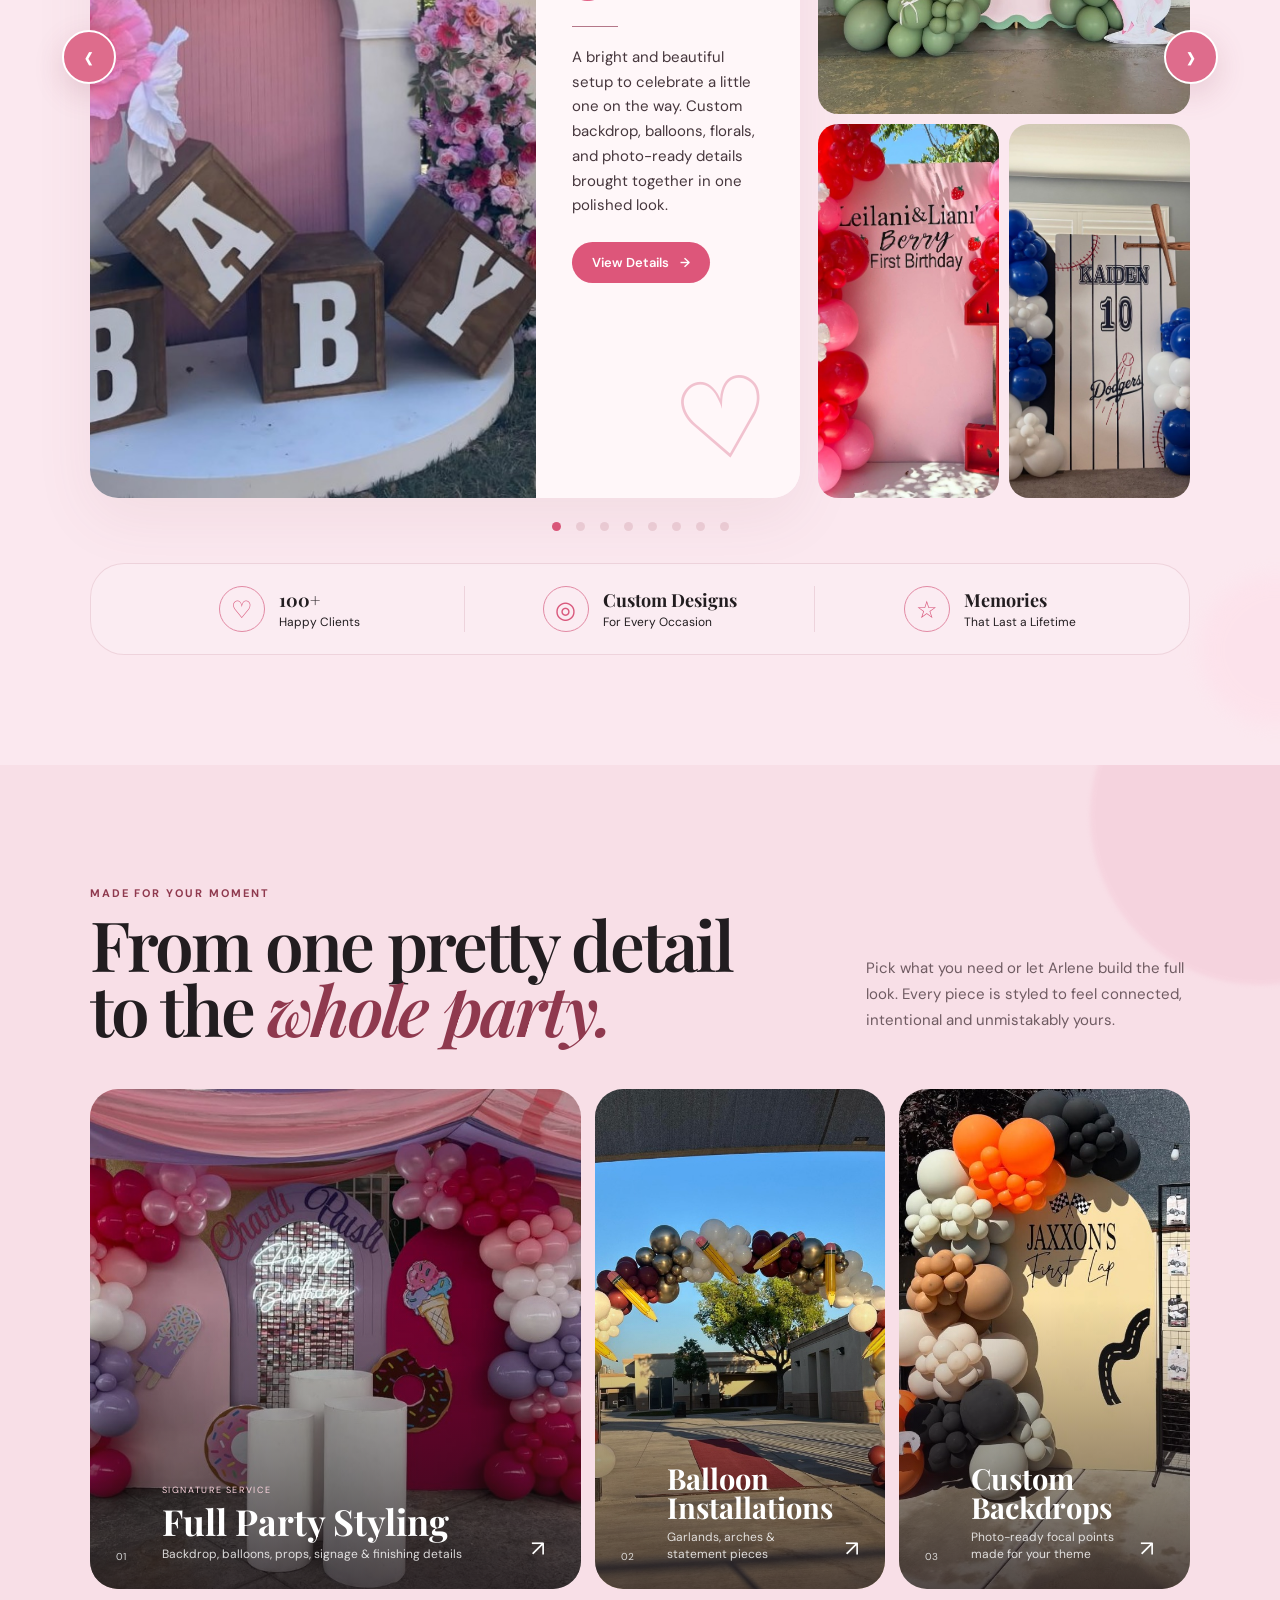
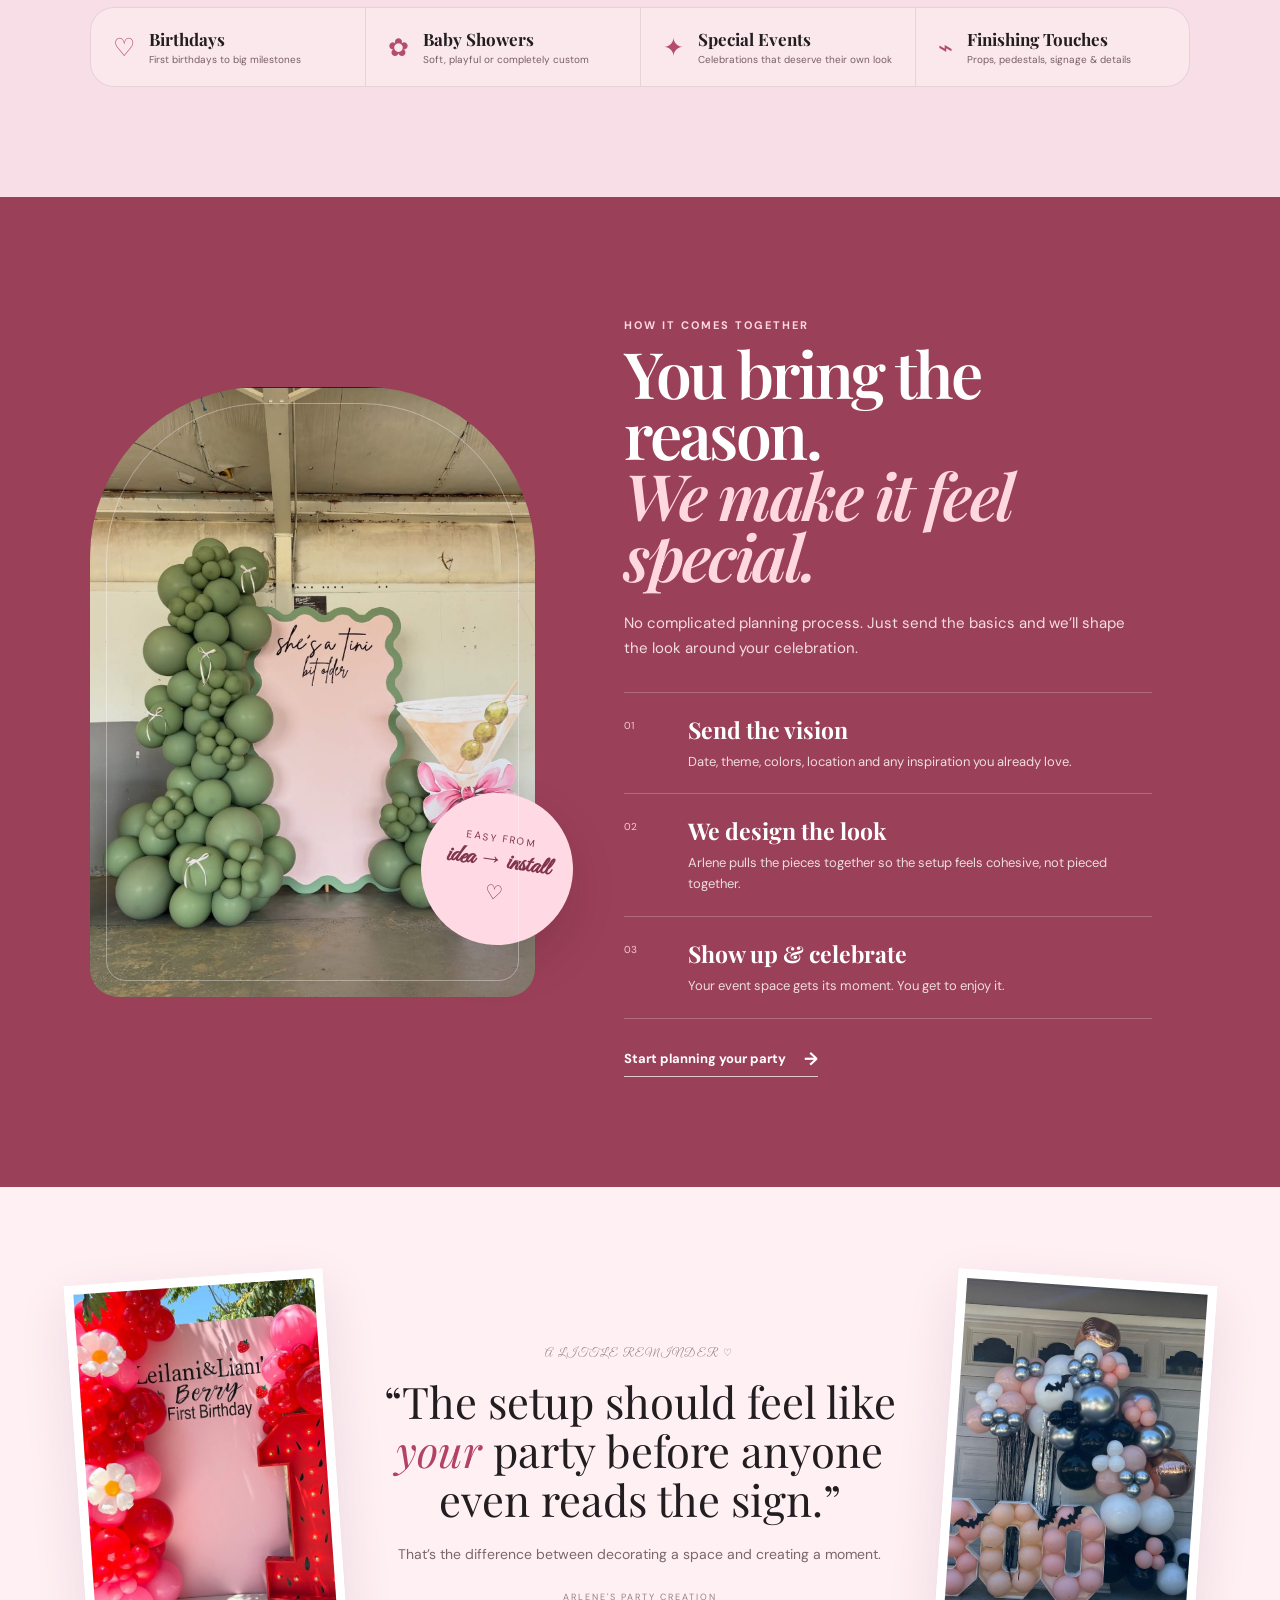
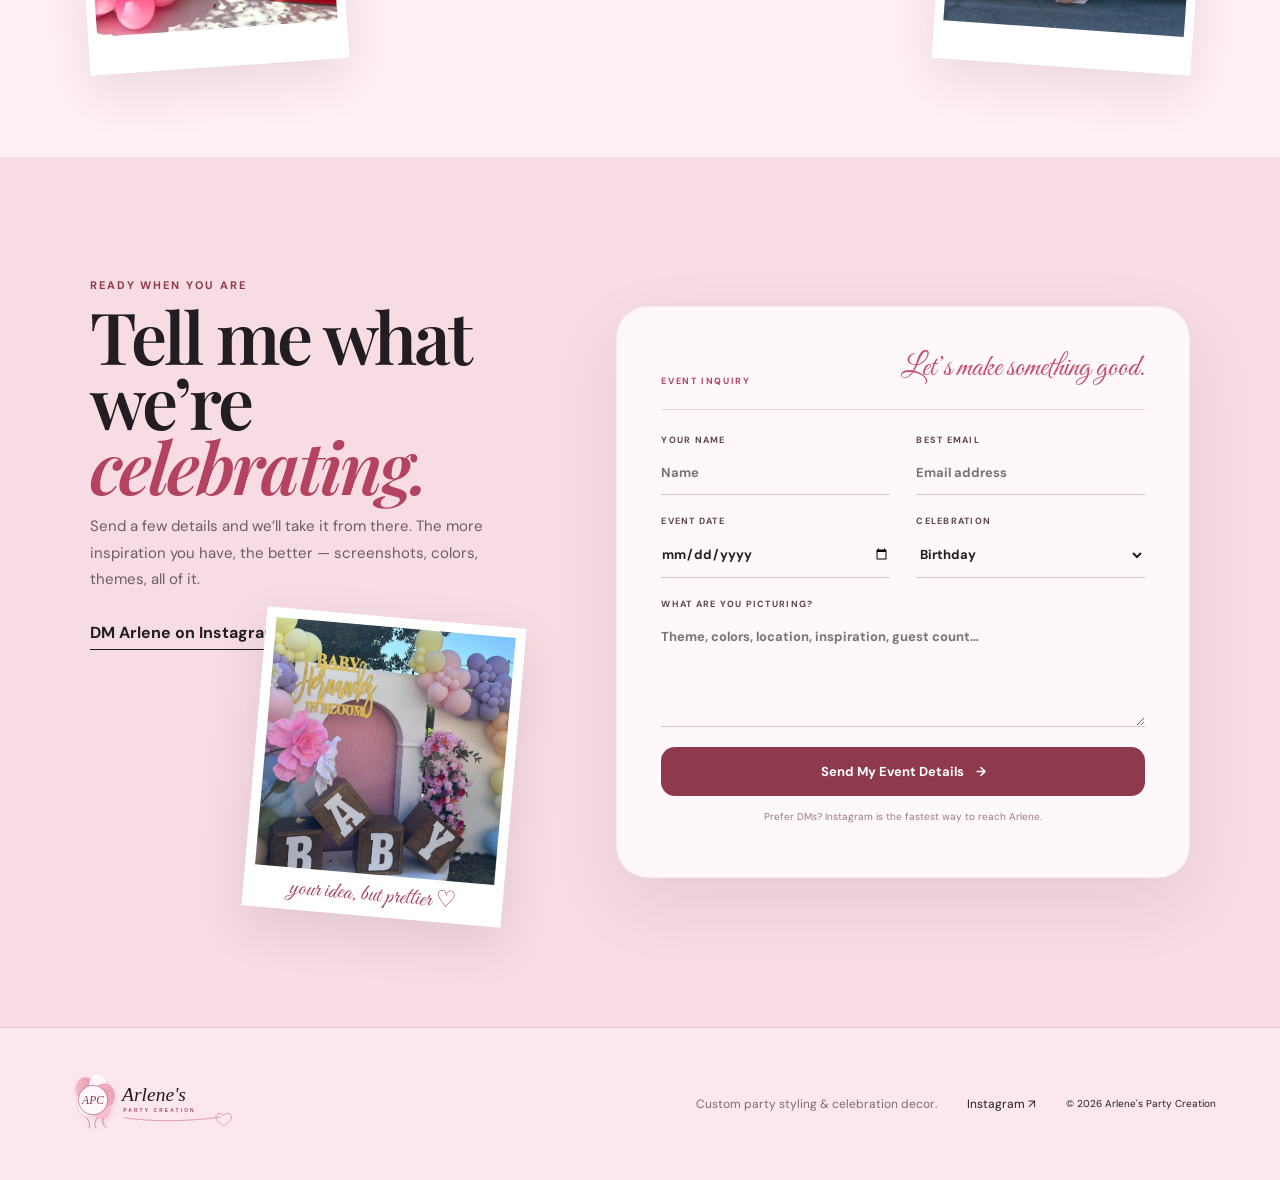
==== commit f1578fb3: "Add files via upload" ====
--- a/index.html
+++ b/index.html
@@ -54,13 +54,6 @@
     <section class="ticker" aria-label="Services overview">
       <div>Balloon Styling <i>✦</i> Custom Backdrops <i>✦</i> Themed Parties <i>✦</i> Celebration Details <i>✦</i> Balloon Styling <i>✦</i> Custom Backdrops <i>✦</i></div>
     </section>
-
-    <section class="intro section-pad reveal">
-      <p class="section-kicker">Created to feel like you</p>
-      <h2>Not a package pulled off a shelf.<br><em>A setup built around your celebration.</em></h2>
-      <p>From the first color choice to the final photo-ready detail, every setup is designed to feel personal, polished and fun.</p>
-    </section>
-
     <section id="work" class="work showcase-section section-pad">
       <div class="showcase-top reveal">
         <div class="showcase-title-wrap">
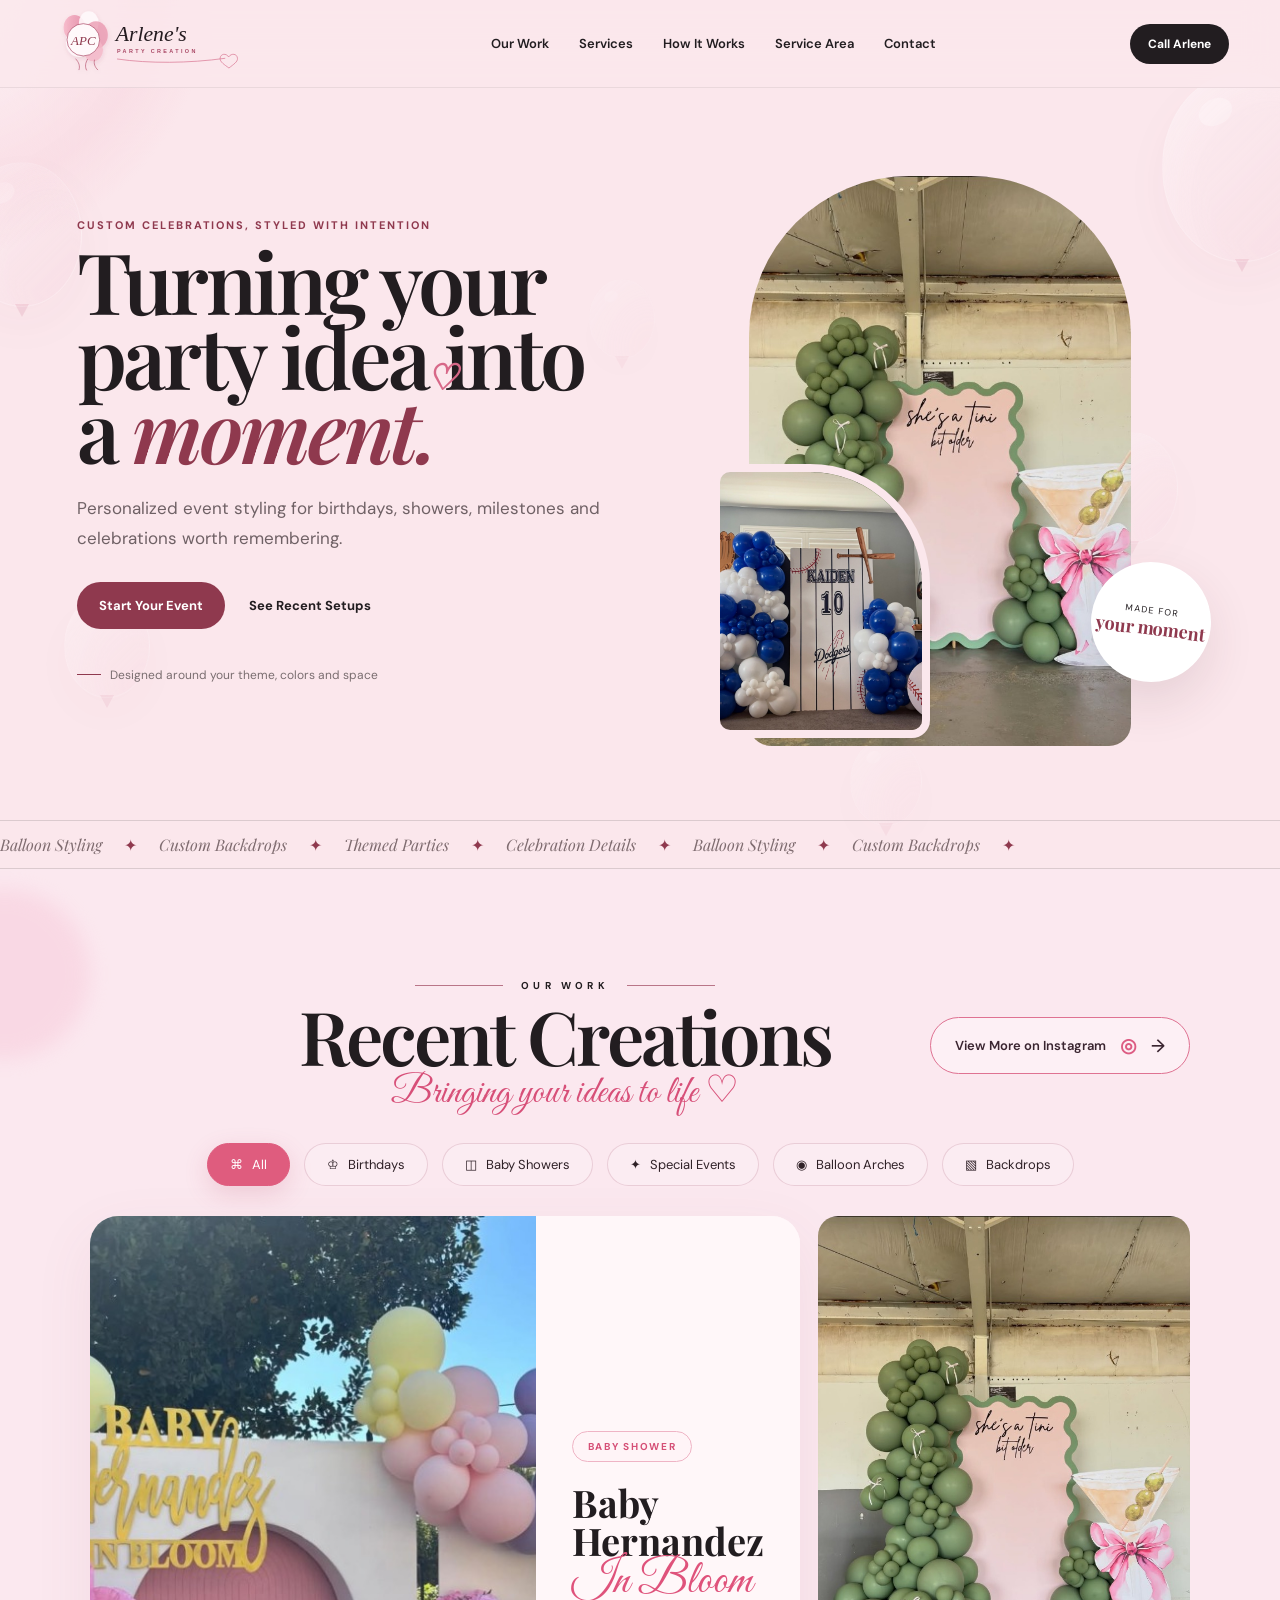
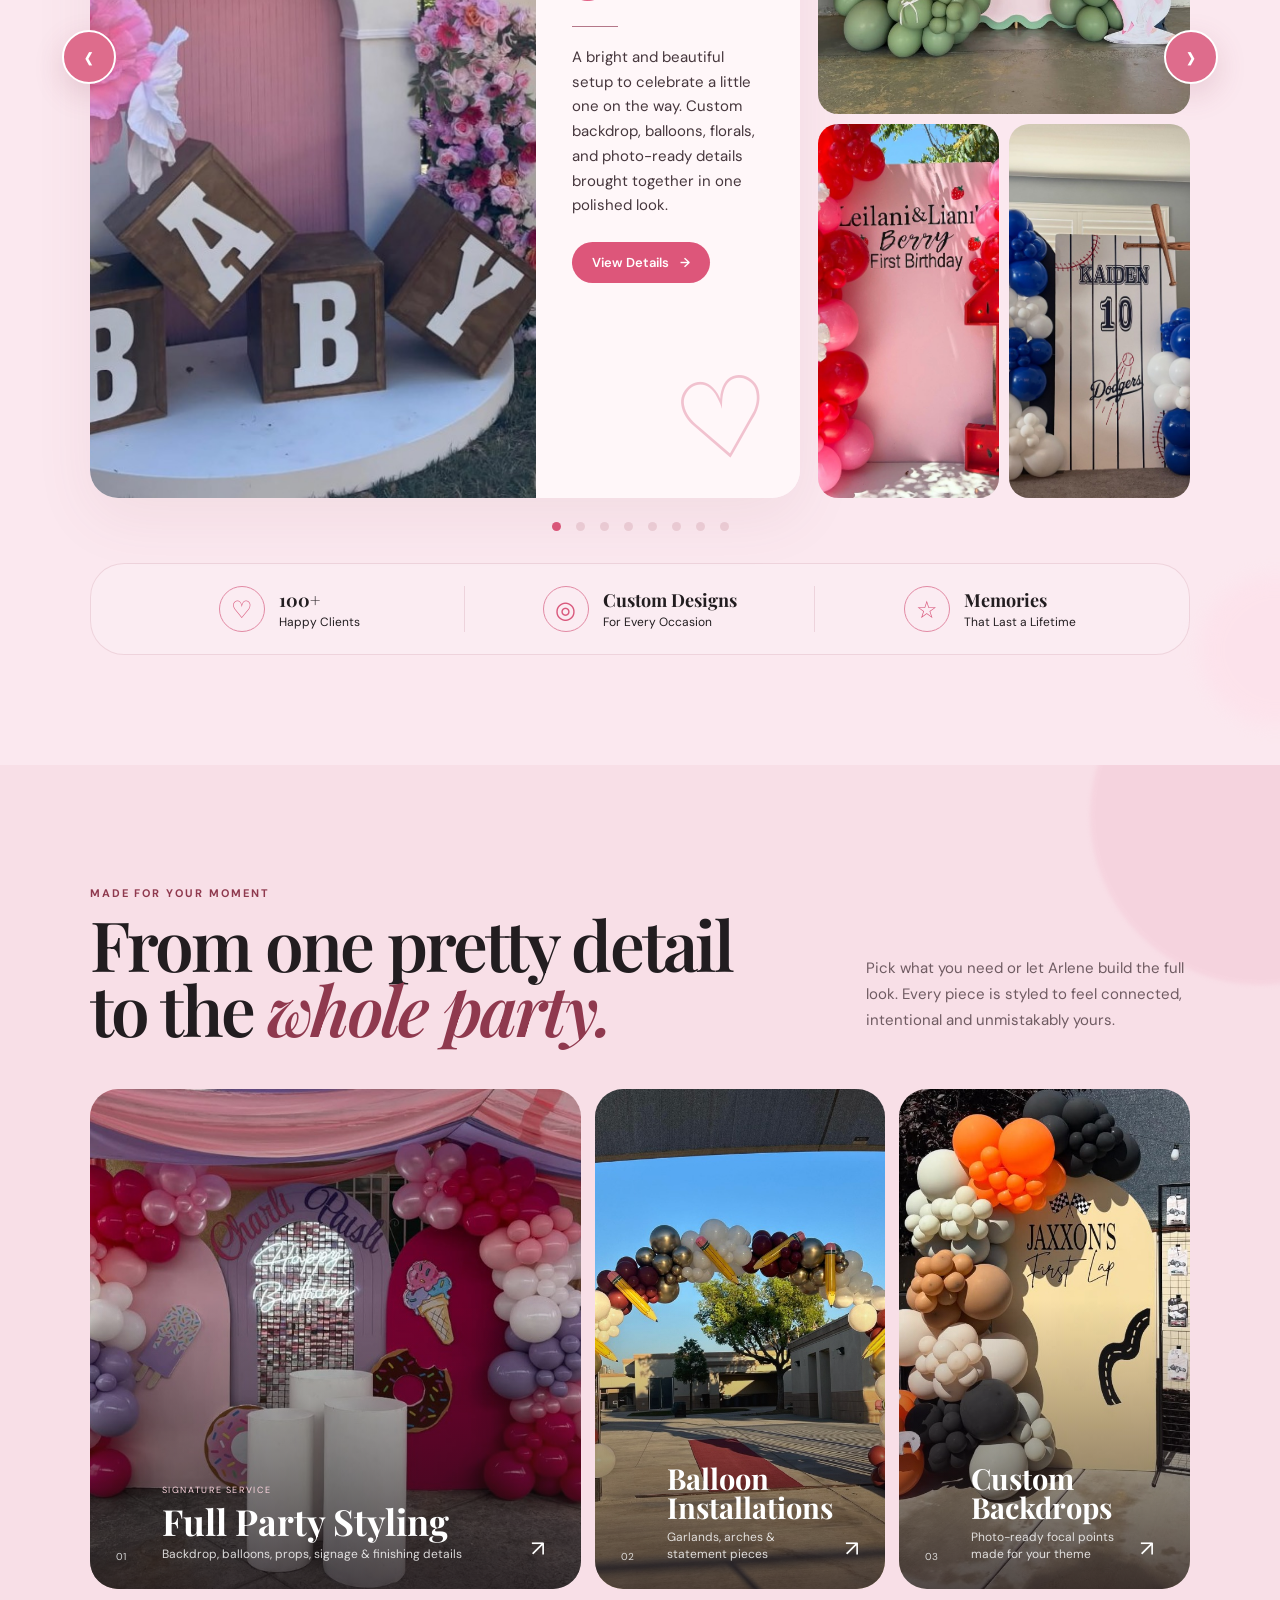
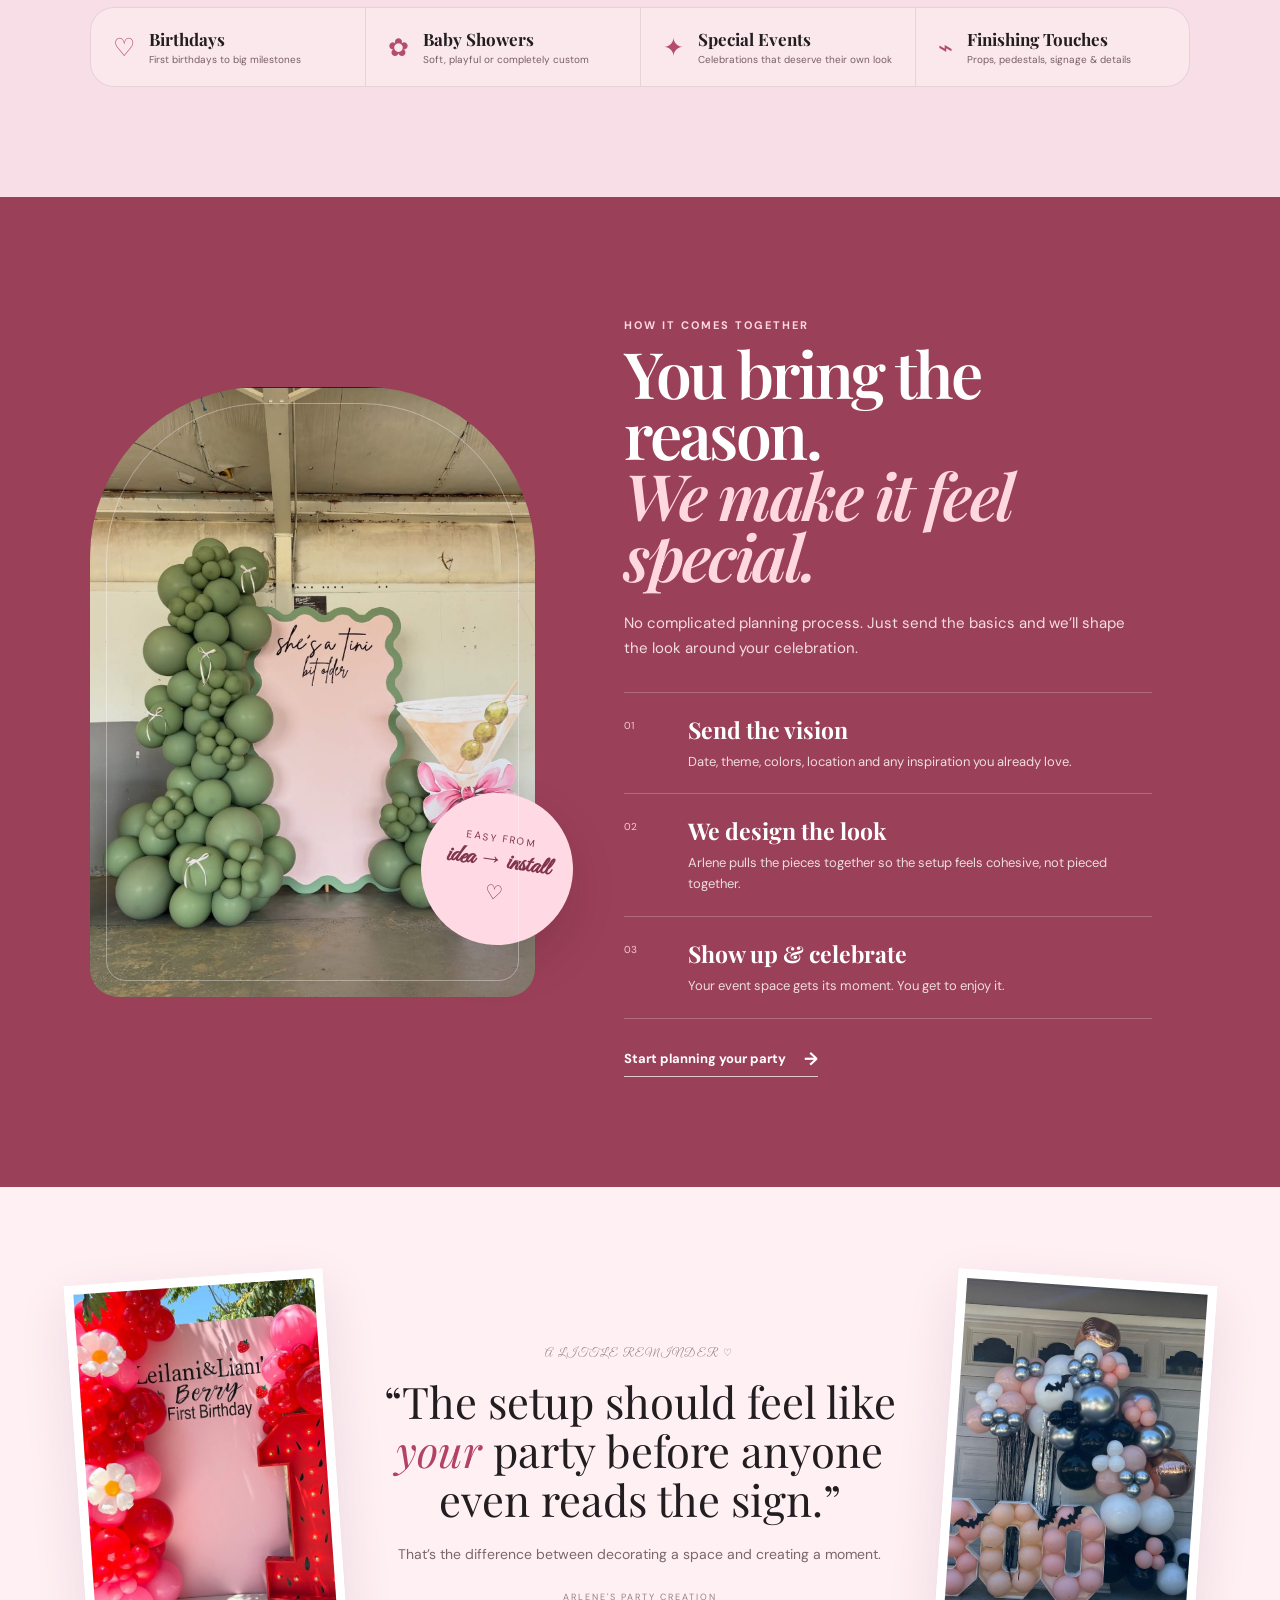
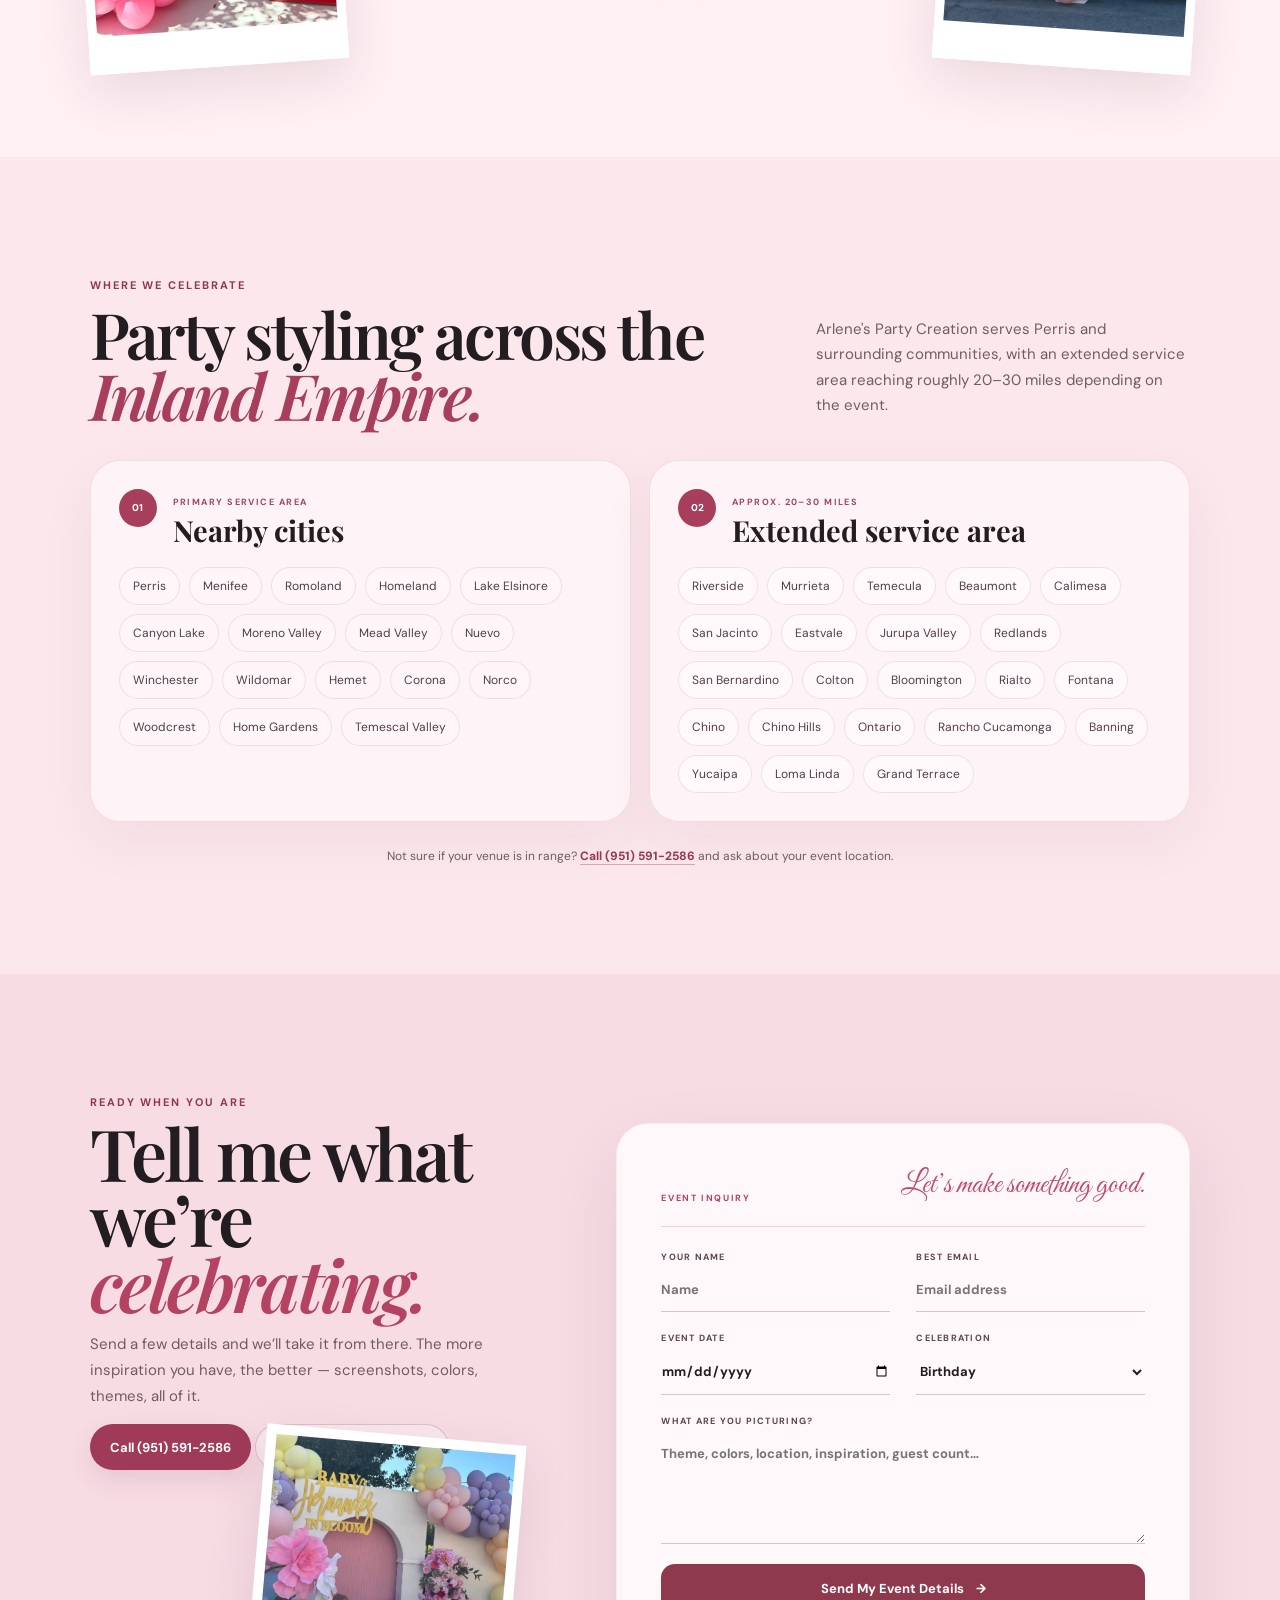
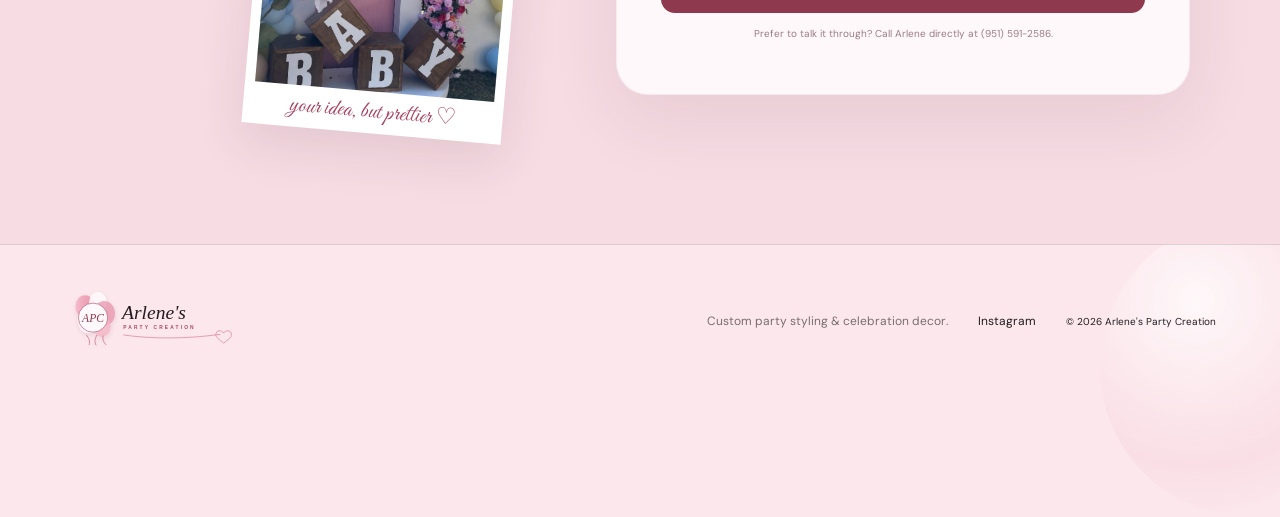
==== commit 70c35f61: "Add files via upload" ====
--- a/index.html
+++ b/index.html
@@ -16,7 +16,7 @@
   <link rel="preconnect" href="https://fonts.gstatic.com" crossorigin>
   <link href="https://fonts.googleapis.com/css2?family=DM+Sans:wght@400;500;600;700&family=Great+Vibes&family=Playfair+Display:ital,wght@0,600;1,600&display=swap" rel="stylesheet">
   <link rel="stylesheet" href="styles.css" />
-  <script type="application/ld+json">{"@context":"https://schema.org","@type":"LocalBusiness","name":"Arlene's Party Creation","description":"Custom party styling, balloon decor, themed backdrops and celebration setups.","sameAs":["https://www.instagram.com/arlenespartycreation/"],"knowsAbout":["Balloon styling","Balloon arches","Custom party backdrops","Birthday party decor","Baby shower decor","Event styling"]}</script>
+  <script type="application/ld+json">{"@context":"https://schema.org","@type":"LocalBusiness","name":"Arlene's Party Creation","description":"Custom party styling, balloon decor, themed backdrops and celebration setups.","telephone":"+1-951-591-2586","sameAs":["https://www.instagram.com/arlenespartycreation/"],"knowsAbout":["Balloon styling","Balloon arches","Custom party backdrops","Birthday party decor","Baby shower decor","Event styling"],"areaServed":[{"@type":"City","name":"Perris"},{"@type":"City","name":"Menifee"},{"@type":"City","name":"Romoland"},{"@type":"City","name":"Homeland"},{"@type":"City","name":"Lake Elsinore"},{"@type":"City","name":"Canyon Lake"},{"@type":"City","name":"Moreno Valley"},{"@type":"City","name":"Mead Valley"},{"@type":"City","name":"Nuevo"},{"@type":"City","name":"Winchester"},{"@type":"City","name":"Wildomar"},{"@type":"City","name":"Hemet"},{"@type":"City","name":"Corona"},{"@type":"City","name":"Norco"},{"@type":"City","name":"Woodcrest"},{"@type":"City","name":"Home Gardens"},{"@type":"City","name":"Temescal Valley"},{"@type":"City","name":"Riverside"},{"@type":"City","name":"Murrieta"},{"@type":"City","name":"Temecula"},{"@type":"City","name":"Beaumont"},{"@type":"City","name":"Calimesa"},{"@type":"City","name":"San Jacinto"},{"@type":"City","name":"Eastvale"},{"@type":"City","name":"Jurupa Valley"},{"@type":"City","name":"Redlands"},{"@type":"City","name":"San Bernardino"},{"@type":"City","name":"Colton"},{"@type":"City","name":"Bloomington"},{"@type":"City","name":"Rialto"},{"@type":"City","name":"Fontana"},{"@type":"City","name":"Chino"},{"@type":"City","name":"Chino Hills"},{"@type":"City","name":"Ontario"},{"@type":"City","name":"Rancho Cucamonga"},{"@type":"City","name":"Banning"},{"@type":"City","name":"Yucaipa"},{"@type":"City","name":"Loma Linda"},{"@type":"City","name":"Grand Terrace"}]}</script>
 </head>
 <body><div class="ambient-balloons" aria-hidden="true"><span class="ambient-balloon b1"></span><span class="ambient-balloon b2"></span><span class="ambient-balloon b3"></span><span class="ambient-balloon b4"></span><span class="ambient-balloon b5"></span><span class="ambient-balloon b6"></span></div>
   <header class="site-header" id="top">
@@ -25,9 +25,10 @@
       <a href="#work">Our Work</a>
       <a href="#services">Services</a>
       <a href="#process">How It Works</a>
+      <a href="#service-area">Service Area</a>
       <a href="#contact">Contact</a>
     </nav>
-    <a class="header-cta" href="https://www.instagram.com/arlenespartycreation/" target="_blank" rel="noreferrer">Book on Instagram</a>
+    <a class="header-cta" href="tel:+19515912586" aria-label="Call Arlene at 951 591 2586">Call Arlene</a>
     <button class="menu-btn" aria-label="Open menu" aria-expanded="false"><span></span><span></span></button>
   </header>
 
@@ -39,7 +40,7 @@
         <p class="hero-lede">Personalized event styling for birthdays, showers, milestones and celebrations worth remembering.</p>
         <div class="hero-actions">
           <a class="btn primary" href="#contact">Start Your Event</a>
-          <a class="btn text" href="#work">See Recent Setups <span>↘</span></a>
+          <a class="btn text" href="#work">See Recent Setups</a>
         </div>
         <div class="hero-note"><span></span> Designed around your theme, colors and space</div>
       </div>
@@ -172,12 +173,40 @@
       <div class="quote-photo second"><img src="assets/instagram-08.jpg" alt="Boo themed balloon arrangement"></div>
     </section>
 
+    <section id="service-area" class="service-area section-pad">
+      <div class="service-area-head reveal">
+        <div>
+          <p class="section-kicker">Where we celebrate</p>
+          <h2>Party styling across the <em>Inland Empire.</em></h2>
+        </div>
+        <p>Arlene's Party Creation serves Perris and surrounding communities, with an extended service area reaching roughly 20–30 miles depending on the event.</p>
+      </div>
+      <div class="service-area-grid reveal">
+        <article class="area-card primary-area">
+          <div class="area-card-title"><span>01</span><div><small>Primary service area</small><h3>Nearby cities</h3></div></div>
+          <div class="city-cloud">
+            <span>Perris</span><span>Menifee</span><span>Romoland</span><span>Homeland</span><span>Lake Elsinore</span><span>Canyon Lake</span><span>Moreno Valley</span><span>Mead Valley</span><span>Nuevo</span><span>Winchester</span><span>Wildomar</span><span>Hemet</span><span>Corona</span><span>Norco</span><span>Woodcrest</span><span>Home Gardens</span><span>Temescal Valley</span>
+          </div>
+        </article>
+        <article class="area-card extended-area">
+          <div class="area-card-title"><span>02</span><div><small>Approx. 20–30 miles</small><h3>Extended service area</h3></div></div>
+          <div class="city-cloud">
+            <span>Riverside</span><span>Murrieta</span><span>Temecula</span><span>Beaumont</span><span>Calimesa</span><span>San Jacinto</span><span>Eastvale</span><span>Jurupa Valley</span><span>Redlands</span><span>San Bernardino</span><span>Colton</span><span>Bloomington</span><span>Rialto</span><span>Fontana</span><span>Chino</span><span>Chino Hills</span><span>Ontario</span><span>Rancho Cucamonga</span><span>Banning</span><span>Yucaipa</span><span>Loma Linda</span><span>Grand Terrace</span>
+          </div>
+        </article>
+      </div>
+      <p class="area-note reveal">Not sure if your venue is in range? <a href="tel:+19515912586">Call (951) 591-2586</a> and ask about your event location.</p>
+    </section>
+
     <section id="contact" class="contact contact-editorial section-pad">
       <div class="contact-side reveal">
         <p class="section-kicker">Ready when you are</p>
         <h2>Tell me what<br>we’re <em>celebrating.</em></h2>
         <p>Send a few details and we’ll take it from there. The more inspiration you have, the better — screenshots, colors, themes, all of it.</p>
-        <a class="instagram-link" href="https://www.instagram.com/arlenespartycreation/" target="_blank" rel="noreferrer">DM Arlene on Instagram <span>↗</span></a>
+        <div class="contact-direct-actions">
+          <a class="call-link" href="tel:+19515912586">Call (951) 591-2586</a>
+          <a class="instagram-link" href="https://www.instagram.com/arlenespartycreation/" target="_blank" rel="noreferrer">DM Arlene on Instagram</a>
+        </div>
         <div class="contact-polaroid">
           <img src="assets/instagram-03.jpg" alt="Baby shower setup by Arlene's Party Creation">
           <span>your idea, but prettier ♡</span>
@@ -195,7 +224,7 @@
         </div>
         <label>What are you picturing?<textarea name="message" rows="5" placeholder="Theme, colors, location, inspiration, guest count…"></textarea></label>
         <button class="btn primary submit" type="submit">Send My Event Details <span>→</span></button>
-        <p class="form-note">Prefer DMs? Instagram is the fastest way to reach Arlene.</p>
+        <p class="form-note">Prefer to talk it through? Call Arlene directly at (951) 591-2586.</p>
         <p class="form-status" role="status"></p>
       </form>
     </section>
@@ -203,7 +232,7 @@
 
   <footer>
     <div class="footer-brand"><img class="footer-logo" src="assets/logo.svg" alt="Arlene's Party Creation"></div><p>Custom party styling & celebration decor.</p>
-    <a href="https://www.instagram.com/arlenespartycreation/" target="_blank" rel="noreferrer">Instagram ↗</a>
+    <a href="https://www.instagram.com/arlenespartycreation/" target="_blank" rel="noreferrer">Instagram</a>
     <small>© <span id="year"></span> Arlene's Party Creation</small>
   </footer>
 
--- a/styles.css
+++ b/styles.css
@@ -26,3 +26,4 @@
 @media(max-width:900px){.brand{min-width:190px;height:64px}.brand-logo{width:205px;height:64px}.project-stage{grid-template-columns:1fr}.featured-project{grid-template-columns:1.15fr .85fr}.showcase-title-wrap{transform:none}}
 @media(max-width:640px){.site-header{height:72px;padding:0 16px}.brand{min-width:0;width:174px;height:58px}.brand-logo{width:174px;height:58px}.site-header.menu-open .desktop-nav{top:72px;background:rgba(251,231,236,.98)}.ambient-balloon{opacity:.28}.b2,.b5{display:none}.hero{padding:38px 18px 64px}.hero h1{font-size:clamp(48px,15vw,64px);line-height:.92}.section-pad{padding:64px 18px}.showcase-top{display:block}.showcase-title-wrap{text-align:left}.showcase-eyebrow{justify-content:flex-start}.showcase-title-wrap h2{font-size:52px}.project-tabs{justify-content:flex-start;flex-wrap:nowrap;overflow-x:auto;margin-right:-18px;scrollbar-width:none}.project-tab{flex:0 0 auto}.project-stage{display:block}.featured-project{display:block}.featured-photo{min-height:390px;height:390px}.side-gallery{margin-top:12px}.showcase-stats{grid-template-columns:1fr}.showcase-stat{justify-content:flex-start}.showcase-stat:not(:last-child):after{width:100%;height:1px;bottom:-2px;right:0}.footer-logo{width:200px}}
 @media(prefers-reduced-motion:reduce){*,*:before,*:after{animation-duration:.001ms!important;transition-duration:.001ms!important}.ambient-balloons{display:none}}
+\n/* Service area + direct call refinement */\n.contact-direct-actions{display:flex;flex-wrap:wrap;gap:12px;align-items:center;margin-top:24px}.call-link,.instagram-link{display:inline-flex;align-items:center;justify-content:center;min-height:46px;border-radius:999px;padding:0 20px;font-size:13px;font-weight:700;text-decoration:none}.call-link{background:#9f3b58;color:#fff;box-shadow:0 10px 24px rgba(126,48,72,.12)}.instagram-link{margin:0;border:1px solid rgba(116,55,73,.22);color:#2a1f23;background:rgba(255,255,255,.32)}\n.service-area{background:linear-gradient(180deg,#fbe8ee 0%,#f8dfe7 100%);position:relative;overflow:hidden}.service-area:before,.service-area:after{content:"";position:absolute;border-radius:50%;pointer-events:none;background:radial-gradient(circle at 32% 28%,rgba(255,255,255,.7),rgba(244,177,197,.16) 55%,rgba(244,177,197,0) 72%)}.service-area:before{width:380px;height:380px;left:-180px;top:-120px}.service-area:after{width:300px;height:300px;right:-120px;bottom:-120px}.service-area-head{display:grid;grid-template-columns:1.25fr .75fr;gap:8vw;align-items:end;position:relative;z-index:1;margin-bottom:34px}.service-area-head h2{font-size:clamp(46px,5vw,78px);line-height:.96;margin:0}.service-area-head h2 em{color:#a73f5c}.service-area-head>p{margin:0 0 7px;color:#725d65;font-size:15px;line-height:1.7;max-width:530px}.service-area-grid{display:grid;grid-template-columns:1fr 1fr;gap:18px;position:relative;z-index:1}.area-card{background:rgba(255,250,252,.68);border:1px solid rgba(133,65,84,.12);border-radius:30px;padding:28px;box-shadow:0 18px 55px rgba(111,55,72,.06);backdrop-filter:blur(8px)}.area-card-title{display:flex;align-items:flex-start;gap:16px;margin-bottom:22px}.area-card-title>span{width:38px;height:38px;border-radius:50%;display:grid;place-items:center;background:#a73f5c;color:#fff;font-size:10px;font-weight:700}.area-card-title small{text-transform:uppercase;letter-spacing:.16em;color:#a04661;font-size:9px;font-weight:700}.area-card-title h3{font-family:"Playfair Display",serif;font-size:29px;line-height:1.05;margin:5px 0 0}.city-cloud{display:flex;flex-wrap:wrap;gap:9px}.city-cloud span{padding:10px 13px;border-radius:999px;background:#fff6f9;border:1px solid rgba(151,70,94,.14);font-size:12px;color:#523e45;white-space:nowrap}.extended-area .city-cloud span{background:rgba(255,255,255,.5)}.area-note{position:relative;z-index:1;text-align:center;margin:26px 0 0;color:#715a62;font-size:12px}.area-note a{color:#963751;font-weight:700;text-decoration:none;border-bottom:1px solid rgba(150,55,81,.35)}\n@media(max-width:900px){.service-area-head{grid-template-columns:1fr;gap:18px}.service-area-grid{grid-template-columns:1fr}.desktop-nav{gap:20px}.desktop-nav a{font-size:11px}}\n@media(max-width:640px){.service-area{padding-inline:18px}.service-area-head h2{font-size:48px}.area-card{padding:22px 18px;border-radius:24px}.area-card-title h3{font-size:25px}.city-cloud{gap:7px}.city-cloud span{font-size:11px;padding:9px 11px}.contact-direct-actions{align-items:stretch;flex-direction:column}.call-link,.instagram-link{width:100%}}\n
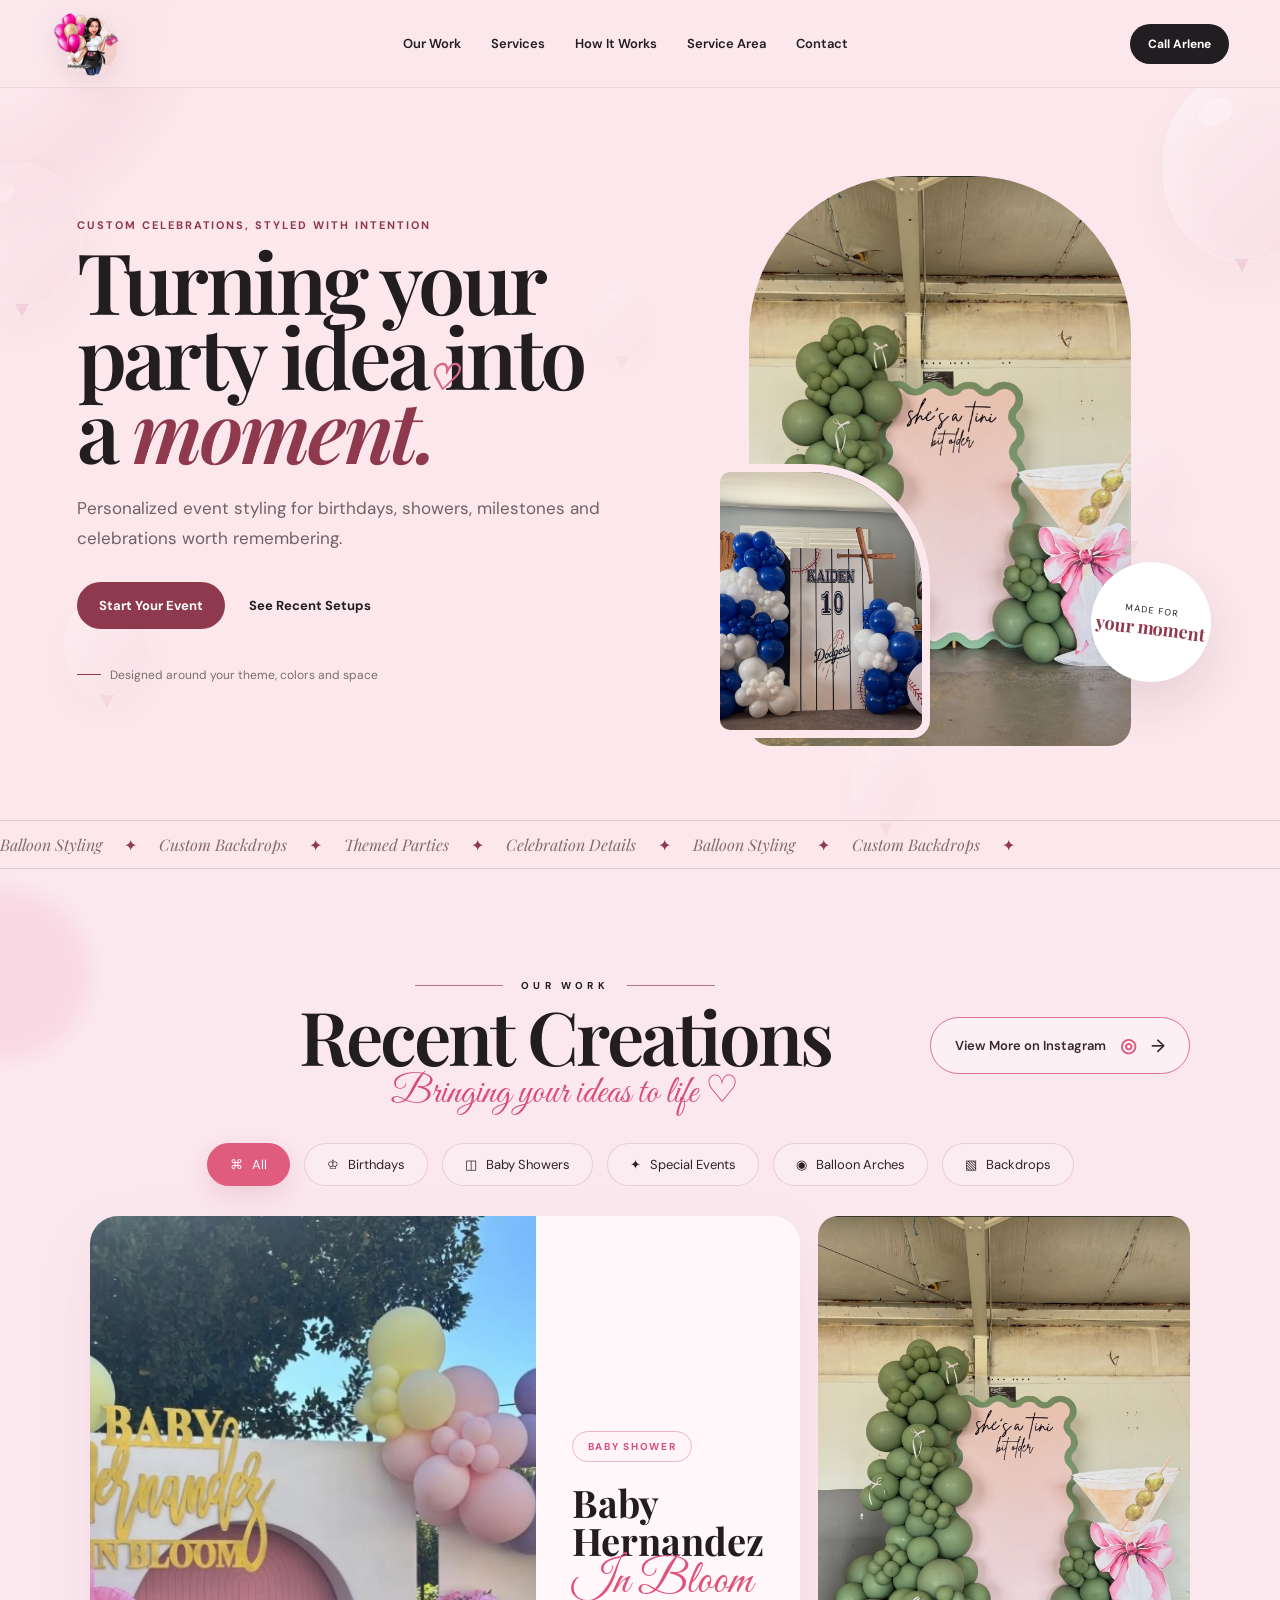
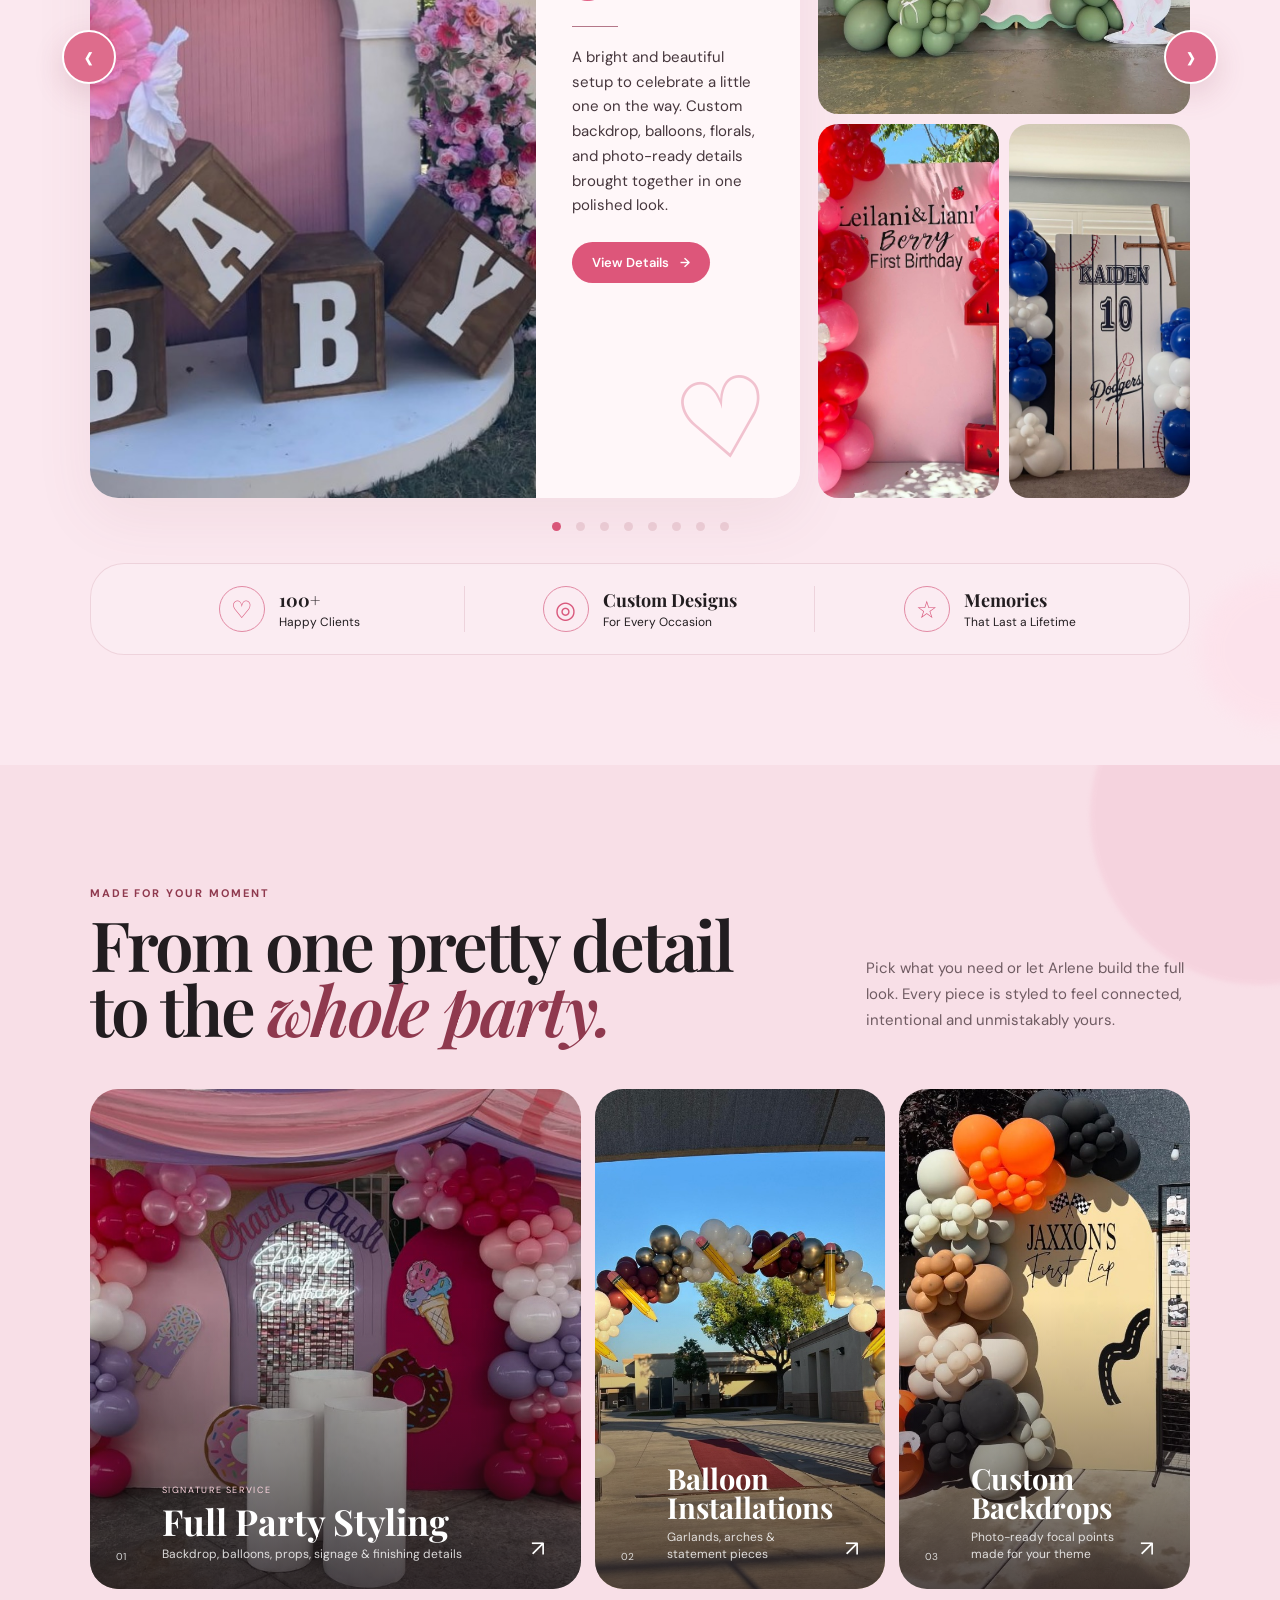
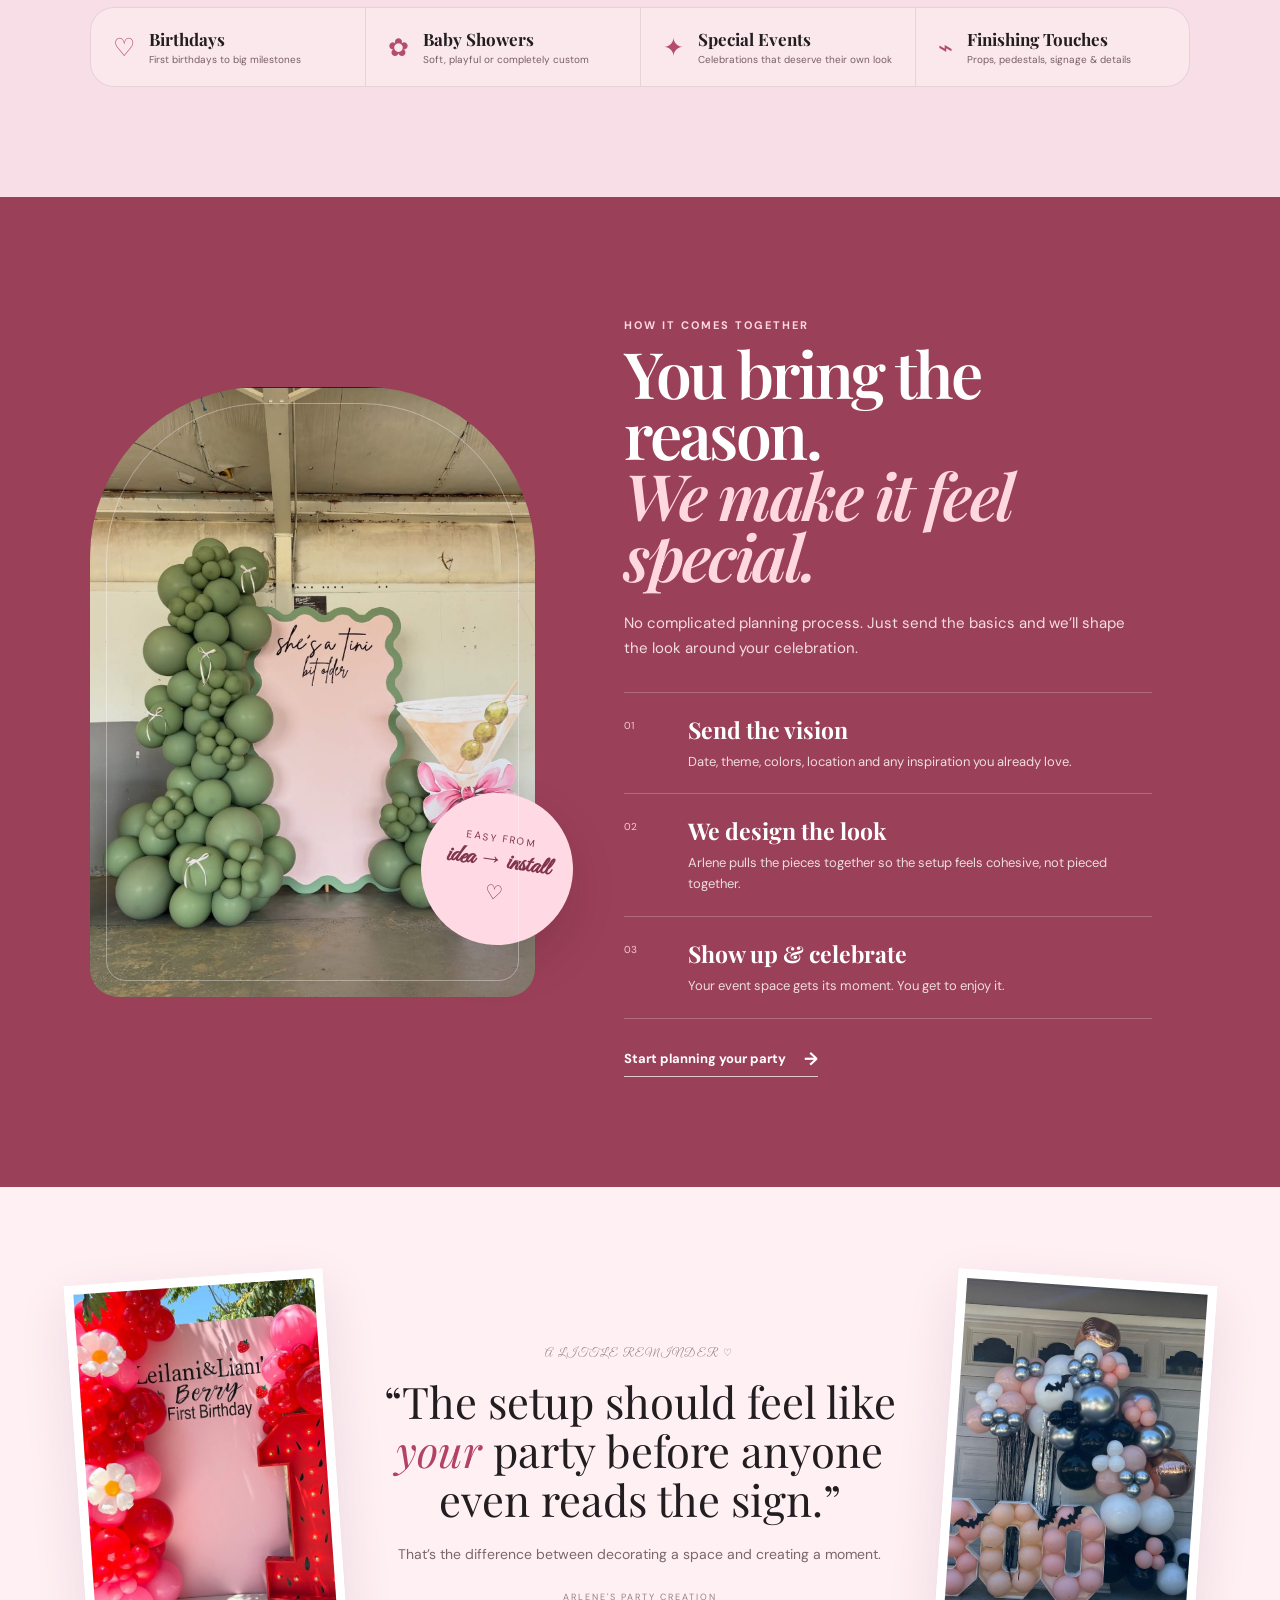
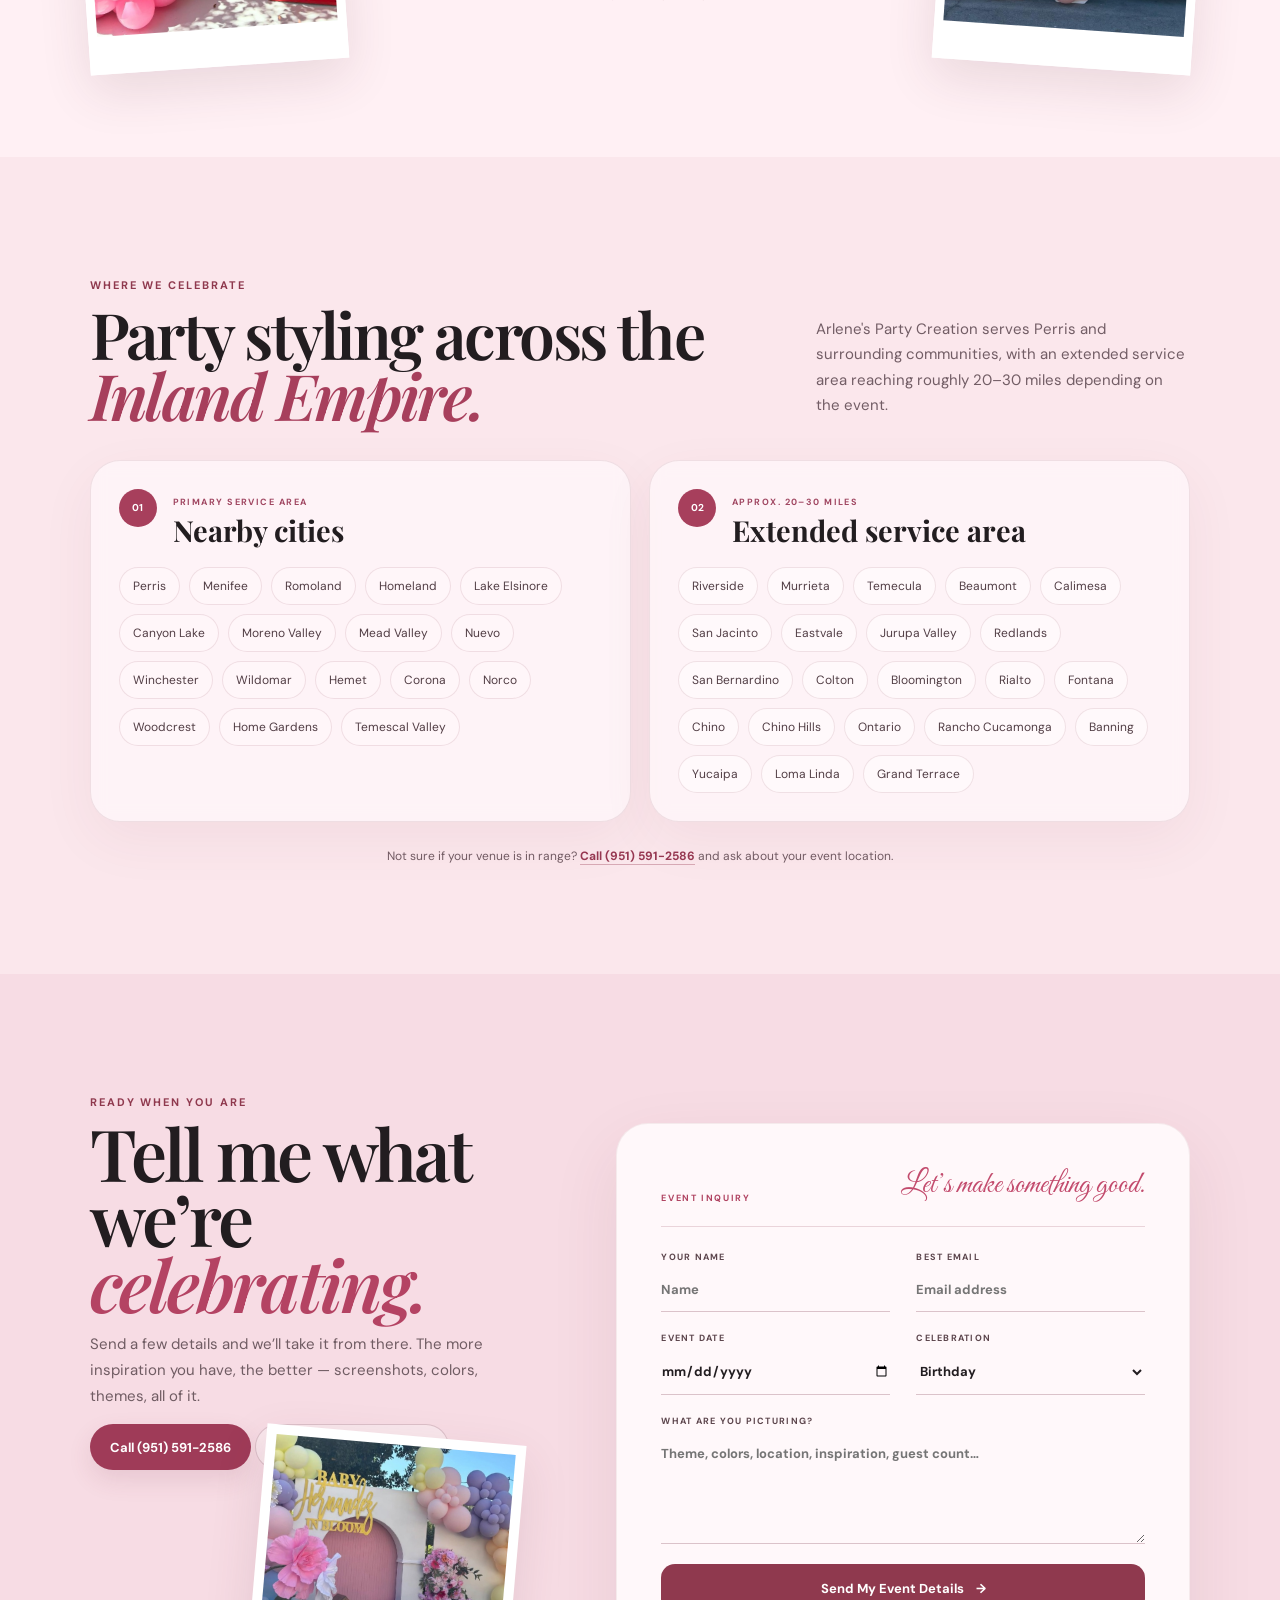
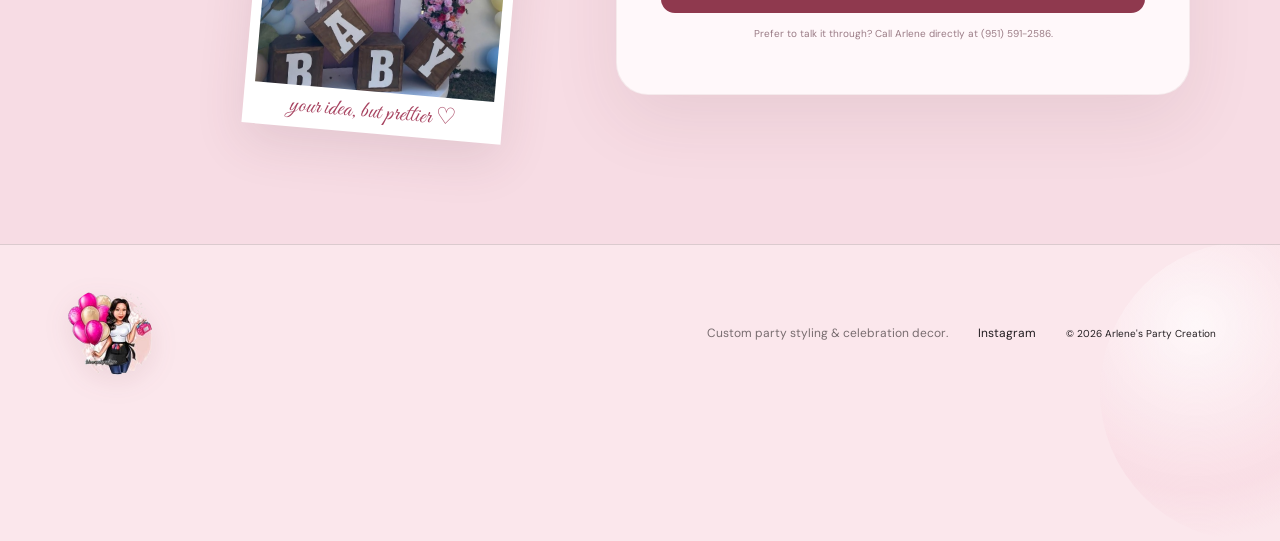
==== commit 5441b4d5: "Add files via upload" ====
--- a/index.html
+++ b/index.html
@@ -11,7 +11,7 @@
   <meta property="og:type" content="website"><meta property="og:title" content="Arlene's Party Creation | Custom Balloon & Party Decor">
   <meta property="og:description" content="Custom balloon styling, themed backdrops and celebration setups designed around your colors, theme and occasion.">
   <meta property="og:image" content="assets/instagram-03.jpg"><meta name="twitter:card" content="summary_large_image">
-  <link rel="icon" href="assets/favicon.svg" type="image/svg+xml">
+  <link rel="icon" href="assets/arlene-logo.png" type="image/png">
   <link rel="preconnect" href="https://fonts.googleapis.com">
   <link rel="preconnect" href="https://fonts.gstatic.com" crossorigin>
   <link href="https://fonts.googleapis.com/css2?family=DM+Sans:wght@400;500;600;700&family=Great+Vibes&family=Playfair+Display:ital,wght@0,600;1,600&display=swap" rel="stylesheet">
@@ -20,7 +20,7 @@
 </head>
 <body><div class="ambient-balloons" aria-hidden="true"><span class="ambient-balloon b1"></span><span class="ambient-balloon b2"></span><span class="ambient-balloon b3"></span><span class="ambient-balloon b4"></span><span class="ambient-balloon b5"></span><span class="ambient-balloon b6"></span></div>
   <header class="site-header" id="top">
-    <a class="brand" href="#top" aria-label="Arlene's Party Creation home"><img class="brand-logo" src="assets/logo.svg" alt="Arlene's Party Creation"></a>
+    <a class="brand" href="#top" aria-label="Arlene's Party Creation home"><img class="brand-logo" src="assets/arlene-logo.png" alt="Arlene's Party Creation"></a>
     <nav class="desktop-nav" aria-label="Primary navigation">
       <a href="#work">Our Work</a>
       <a href="#services">Services</a>
@@ -231,7 +231,7 @@
   </main>
 
   <footer>
-    <div class="footer-brand"><img class="footer-logo" src="assets/logo.svg" alt="Arlene's Party Creation"></div><p>Custom party styling & celebration decor.</p>
+    <div class="footer-brand"><img class="footer-logo" src="assets/arlene-logo.png" alt="Arlene's Party Creation"></div><p>Custom party styling & celebration decor.</p>
     <a href="https://www.instagram.com/arlenespartycreation/" target="_blank" rel="noreferrer">Instagram</a>
     <small>© <span id="year"></span> Arlene's Party Creation</small>
   </footer>
--- a/styles.css
+++ b/styles.css
@@ -26,4 +26,427 @@
 @media(max-width:900px){.brand{min-width:190px;height:64px}.brand-logo{width:205px;height:64px}.project-stage{grid-template-columns:1fr}.featured-project{grid-template-columns:1.15fr .85fr}.showcase-title-wrap{transform:none}}
 @media(max-width:640px){.site-header{height:72px;padding:0 16px}.brand{min-width:0;width:174px;height:58px}.brand-logo{width:174px;height:58px}.site-header.menu-open .desktop-nav{top:72px;background:rgba(251,231,236,.98)}.ambient-balloon{opacity:.28}.b2,.b5{display:none}.hero{padding:38px 18px 64px}.hero h1{font-size:clamp(48px,15vw,64px);line-height:.92}.section-pad{padding:64px 18px}.showcase-top{display:block}.showcase-title-wrap{text-align:left}.showcase-eyebrow{justify-content:flex-start}.showcase-title-wrap h2{font-size:52px}.project-tabs{justify-content:flex-start;flex-wrap:nowrap;overflow-x:auto;margin-right:-18px;scrollbar-width:none}.project-tab{flex:0 0 auto}.project-stage{display:block}.featured-project{display:block}.featured-photo{min-height:390px;height:390px}.side-gallery{margin-top:12px}.showcase-stats{grid-template-columns:1fr}.showcase-stat{justify-content:flex-start}.showcase-stat:not(:last-child):after{width:100%;height:1px;bottom:-2px;right:0}.footer-logo{width:200px}}
 @media(prefers-reduced-motion:reduce){*,*:before,*:after{animation-duration:.001ms!important;transition-duration:.001ms!important}.ambient-balloons{display:none}}
-\n/* Service area + direct call refinement */\n.contact-direct-actions{display:flex;flex-wrap:wrap;gap:12px;align-items:center;margin-top:24px}.call-link,.instagram-link{display:inline-flex;align-items:center;justify-content:center;min-height:46px;border-radius:999px;padding:0 20px;font-size:13px;font-weight:700;text-decoration:none}.call-link{background:#9f3b58;color:#fff;box-shadow:0 10px 24px rgba(126,48,72,.12)}.instagram-link{margin:0;border:1px solid rgba(116,55,73,.22);color:#2a1f23;background:rgba(255,255,255,.32)}\n.service-area{background:linear-gradient(180deg,#fbe8ee 0%,#f8dfe7 100%);position:relative;overflow:hidden}.service-area:before,.service-area:after{content:"";position:absolute;border-radius:50%;pointer-events:none;background:radial-gradient(circle at 32% 28%,rgba(255,255,255,.7),rgba(244,177,197,.16) 55%,rgba(244,177,197,0) 72%)}.service-area:before{width:380px;height:380px;left:-180px;top:-120px}.service-area:after{width:300px;height:300px;right:-120px;bottom:-120px}.service-area-head{display:grid;grid-template-columns:1.25fr .75fr;gap:8vw;align-items:end;position:relative;z-index:1;margin-bottom:34px}.service-area-head h2{font-size:clamp(46px,5vw,78px);line-height:.96;margin:0}.service-area-head h2 em{color:#a73f5c}.service-area-head>p{margin:0 0 7px;color:#725d65;font-size:15px;line-height:1.7;max-width:530px}.service-area-grid{display:grid;grid-template-columns:1fr 1fr;gap:18px;position:relative;z-index:1}.area-card{background:rgba(255,250,252,.68);border:1px solid rgba(133,65,84,.12);border-radius:30px;padding:28px;box-shadow:0 18px 55px rgba(111,55,72,.06);backdrop-filter:blur(8px)}.area-card-title{display:flex;align-items:flex-start;gap:16px;margin-bottom:22px}.area-card-title>span{width:38px;height:38px;border-radius:50%;display:grid;place-items:center;background:#a73f5c;color:#fff;font-size:10px;font-weight:700}.area-card-title small{text-transform:uppercase;letter-spacing:.16em;color:#a04661;font-size:9px;font-weight:700}.area-card-title h3{font-family:"Playfair Display",serif;font-size:29px;line-height:1.05;margin:5px 0 0}.city-cloud{display:flex;flex-wrap:wrap;gap:9px}.city-cloud span{padding:10px 13px;border-radius:999px;background:#fff6f9;border:1px solid rgba(151,70,94,.14);font-size:12px;color:#523e45;white-space:nowrap}.extended-area .city-cloud span{background:rgba(255,255,255,.5)}.area-note{position:relative;z-index:1;text-align:center;margin:26px 0 0;color:#715a62;font-size:12px}.area-note a{color:#963751;font-weight:700;text-decoration:none;border-bottom:1px solid rgba(150,55,81,.35)}\n@media(max-width:900px){.service-area-head{grid-template-columns:1fr;gap:18px}.service-area-grid{grid-template-columns:1fr}.desktop-nav{gap:20px}.desktop-nav a{font-size:11px}}\n@media(max-width:640px){.service-area{padding-inline:18px}.service-area-head h2{font-size:48px}.area-card{padding:22px 18px;border-radius:24px}.area-card-title h3{font-size:25px}.city-cloud{gap:7px}.city-cloud span{font-size:11px;padding:9px 11px}.contact-direct-actions{align-items:stretch;flex-direction:column}.call-link,.instagram-link{width:100%}}\n+\n/* Service area + direct call refinement */\n.contact-direct-actions{display:flex;flex-wrap:wrap;gap:12px;align-items:center;margin-top:24px}.call-link,.instagram-link{display:inline-flex;align-items:center;justify-content:center;min-height:46px;border-radius:999px;padding:0 20px;font-size:13px;font-weight:700;text-decoration:none}.call-link{background:#9f3b58;color:#fff;box-shadow:0 10px 24px rgba(126,48,72,.12)}.instagram-link{margin:0;border:1px solid rgba(116,55,73,.22);color:#2a1f23;background:rgba(255,255,255,.32)}\n.service-area{background:linear-gradient(180deg,#fbe8ee 0%,#f8dfe7 100%);position:relative;overflow:hidden}.service-area:before,.service-area:after{content:"";position:absolute;border-radius:50%;pointer-events:none;background:radial-gradient(circle at 32% 28%,rgba(255,255,255,.7),rgba(244,177,197,.16) 55%,rgba(244,177,197,0) 72%)}.service-area:before{width:380px;height:380px;left:-180px;top:-120px}.service-area:after{width:300px;height:300px;right:-120px;bottom:-120px}.service-area-head{display:grid;grid-template-columns:1.25fr .75fr;gap:8vw;align-items:end;position:relative;z-index:1;margin-bottom:34px}.service-area-head h2{font-size:clamp(46px,5vw,78px);line-height:.96;margin:0}.service-area-head h2 em{color:#a73f5c}.service-area-head>p{margin:0 0 7px;color:#725d65;font-size:15px;line-height:1.7;max-width:530px}.service-area-grid{display:grid;grid-template-columns:1fr 1fr;gap:18px;position:relative;z-index:1}.area-card{background:rgba(255,250,252,.68);border:1px solid rgba(133,65,84,.12);border-radius:30px;padding:28px;box-shadow:0 18px 55px rgba(111,55,72,.06);backdrop-filter:blur(8px)}.area-card-title{display:flex;align-items:flex-start;gap:16px;margin-bottom:22px}.area-card-title>span{width:38px;height:38px;border-radius:50%;display:grid;place-items:center;background:#a73f5c;color:#fff;font-size:10px;font-weight:700}.area-card-title small{text-transform:uppercase;letter-spacing:.16em;color:#a04661;font-size:9px;font-weight:700}.area-card-title h3{font-family:"Playfair Display",serif;font-size:29px;line-height:1.05;margin:5px 0 0}.city-cloud{display:flex;flex-wrap:wrap;gap:9px}.city-cloud span{padding:10px 13px;border-radius:999px;background:#fff6f9;border:1px solid rgba(151,70,94,.14);font-size:12px;color:#523e45;white-space:nowrap}.extended-area .city-cloud span{background:rgba(255,255,255,.5)}.area-note{position:relative;z-index:1;text-align:center;margin:26px 0 0;color:#715a62;font-size:12px}.area-note a{color:#963751;font-weight:700;text-decoration:none;border-bottom:1px solid rgba(150,55,81,.35)}\n@media(max-width:900px){.service-area-head{grid-template-columns:1fr;gap:18px}.service-area-grid{grid-template-columns:1fr}.desktop-nav{gap:20px}.desktop-nav a{font-size:11px}}\n@media(max-width:640px){.service-area{padding-inline:18px}.service-area-head h2{font-size:48px}.area-card{padding:22px 18px;border-radius:24px}.area-card-title h3{font-size:25px}.city-cloud{gap:7px}.city-cloud span{font-size:11px;padding:9px 11px}.contact-direct-actions{align-items:stretch;flex-direction:column}.call-link,.instagram-link{width:100%}}\n
+/* --- Mobile full-width alignment fix --- */
+html, body {
+  width: 100%;
+  max-width: 100%;
+  overflow-x: clip;
+}
+body { min-width: 0; }
+main, header, footer, section { max-width: 100%; }
+main { width: 100%; overflow-x: clip; }
+
+@media (max-width: 760px) {
+  html, body, main {
+    width: 100%;
+    max-width: 100%;
+    margin-left: 0;
+    margin-right: 0;
+  }
+
+  .site-header {
+    width: 100%;
+    max-width: none;
+    left: 0;
+    right: 0;
+  }
+
+  .hero,
+  .showcase-section,
+  .services-editorial,
+  .process-editorial,
+  .social-editorial,
+  .contact-editorial,
+  .service-area,
+  footer {
+    width: 100%;
+    max-width: none;
+    margin-left: 0;
+    margin-right: 0;
+  }
+
+  .hero {
+    display: grid;
+    grid-template-columns: minmax(0, 1fr);
+    padding-left: 22px;
+    padding-right: 22px;
+  }
+
+  .hero-copy,
+  .hero-collage,
+  .showcase-top,
+  .project-stage,
+  .featured-project,
+  .services-intro,
+  .service-feature-grid,
+  .service-mini-row,
+  .process-visual,
+  .process-content,
+  .contact-side,
+  .contact-form-editorial,
+  .service-area-head,
+  .service-area-grid {
+    width: 100%;
+    max-width: 100%;
+    min-width: 0;
+    margin-left: auto;
+    margin-right: auto;
+  }
+
+  .hero h1,
+  .hero-lede,
+  .hero-note {
+    max-width: 100%;
+  }
+
+  .hero-actions {
+    width: 100%;
+  }
+
+  .hero-collage {
+    justify-self: stretch;
+  }
+
+  .showcase-section {
+    padding-left: 22px;
+    padding-right: 22px;
+  }
+
+  .showcase-title-wrap {
+    width: 100%;
+    transform: none !important;
+  }
+
+  .instagram-pill {
+    max-width: 100%;
+  }
+
+  .project-tabs {
+    width: calc(100% + 22px);
+    max-width: none;
+    margin-left: 0;
+    margin-right: -22px;
+    padding-right: 22px;
+  }
+
+  .featured-project {
+    overflow: hidden;
+  }
+
+  .featured-photo,
+  .featured-copy,
+  .side-gallery {
+    width: 100%;
+    max-width: 100%;
+  }
+
+  .project-arrow.prev { left: 8px; }
+  .project-arrow.next { right: 8px; }
+
+  .services-editorial,
+  .process-editorial,
+  .contact-editorial,
+  .service-area {
+    padding-left: 22px;
+    padding-right: 22px;
+  }
+
+  .social-editorial {
+    padding-left: 22px;
+    padding-right: 22px;
+  }
+
+  footer {
+    padding-left: 22px;
+    padding-right: 22px;
+  }
+}
+
+@media (max-width: 520px) {
+  .hero,
+  .showcase-section,
+  .services-editorial,
+  .process-editorial,
+  .social-editorial,
+  .contact-editorial,
+  .service-area,
+  footer {
+    padding-left: 18px;
+    padding-right: 18px;
+  }
+
+  .project-tabs {
+    width: calc(100% + 18px);
+    margin-right: -18px;
+    padding-right: 18px;
+  }
+
+  .hero-collage {
+    width: 100%;
+    max-width: 100%;
+  }
+
+  .photo-main {
+    width: 82%;
+    right: 0;
+  }
+
+  .photo-small {
+    left: 0;
+  }
+}
+
+/* --- iOS viewport hard reset: eliminate narrow left-anchored document --- */
+@media (max-width: 820px) {
+  :root, html {
+    width: 100vw !important;
+    min-width: 100vw !important;
+    max-width: 100vw !important;
+    margin: 0 !important;
+    padding: 0 !important;
+    overflow-x: hidden !important;
+  }
+
+  body {
+    width: 100vw !important;
+    min-width: 100vw !important;
+    max-width: 100vw !important;
+    margin: 0 !important;
+    padding: 0 !important;
+    overflow-x: hidden !important;
+    position: relative !important;
+  }
+
+  body > .ambient-balloons,
+  body > header,
+  body > main,
+  body > footer {
+    width: 100vw !important;
+    min-width: 100vw !important;
+    max-width: 100vw !important;
+    margin-left: 0 !important;
+    margin-right: 0 !important;
+    left: auto !important;
+    right: auto !important;
+    transform: none !important;
+  }
+
+  main {
+    display: block !important;
+    width: 100vw !important;
+    min-width: 100vw !important;
+    max-width: 100vw !important;
+    overflow-x: hidden !important;
+  }
+
+  main > section,
+  main > .ticker {
+    width: 100vw !important;
+    min-width: 100vw !important;
+    max-width: 100vw !important;
+    margin-left: 0 !important;
+    margin-right: 0 !important;
+    box-sizing: border-box !important;
+  }
+
+  .site-header {
+    box-sizing: border-box !important;
+    padding-left: max(18px, env(safe-area-inset-left)) !important;
+    padding-right: max(18px, env(safe-area-inset-right)) !important;
+  }
+
+  .hero,
+  .showcase-section,
+  .services-editorial,
+  .process-editorial,
+  .social-editorial,
+  .service-area,
+  .contact-editorial {
+    box-sizing: border-box !important;
+    padding-left: max(20px, env(safe-area-inset-left)) !important;
+    padding-right: max(20px, env(safe-area-inset-right)) !important;
+  }
+
+  .hero-copy,
+  .hero-collage,
+  .showcase-top,
+  .project-stage,
+  .featured-project,
+  .side-gallery,
+  .services-intro,
+  .service-feature-grid,
+  .service-mini-row,
+  .process-visual,
+  .process-content,
+  .social-editorial > *,
+  .service-area-head,
+  .service-area-grid,
+  .contact-side,
+  .contact-form-editorial {
+    width: 100% !important;
+    max-width: 100% !important;
+    min-width: 0 !important;
+    margin-left: auto !important;
+    margin-right: auto !important;
+    box-sizing: border-box !important;
+  }
+
+  .hero {
+    grid-template-columns: minmax(0, 1fr) !important;
+    justify-items: stretch !important;
+  }
+
+  .hero-copy,
+  .hero-collage {
+    justify-self: stretch !important;
+  }
+
+  .showcase-title-wrap {
+    transform: none !important;
+    margin-inline: auto !important;
+  }
+
+  .project-tabs {
+    width: 100% !important;
+    max-width: 100% !important;
+    margin-left: 0 !important;
+    margin-right: 0 !important;
+    padding-right: 0 !important;
+    overflow-x: auto !important;
+  }
+
+  .project-stage {
+    margin-inline: auto !important;
+  }
+
+  .project-arrow.prev { left: 6px !important; }
+  .project-arrow.next { right: 6px !important; }
+
+  .photo-main {
+    right: 0 !important;
+  }
+
+  .floating-badge {
+    right: 0 !important;
+  }
+
+  footer {
+    box-sizing: border-box !important;
+    padding-left: max(20px, env(safe-area-inset-left)) !important;
+    padding-right: max(20px, env(safe-area-inset-right)) !important;
+  }
+}
+
+@supports (width: 100dvw) {
+  @media (max-width: 820px) {
+    :root, html, body, body > header, body > main, body > footer,
+    main, main > section, main > .ticker {
+      width: 100dvw !important;
+      min-width: 100dvw !important;
+      max-width: 100dvw !important;
+    }
+  }
+}
+
+
+/* --- v5 iOS scroll reliability + supplied Arlene logo --- */
+html {
+  width: 100% !important;
+  min-width: 0 !important;
+  max-width: none !important;
+  overflow-x: clip !important;
+  overflow-y: auto !important;
+  -webkit-text-size-adjust: 100%;
+  scroll-behavior: smooth;
+}
+body {
+  width: 100% !important;
+  min-width: 0 !important;
+  max-width: none !important;
+  min-height: 100%;
+  overflow-x: clip !important;
+  overflow-y: visible !important;
+  touch-action: pan-y pinch-zoom;
+  -webkit-overflow-scrolling: touch;
+  overscroll-behavior-y: auto;
+}
+body > header, body > main, body > footer,
+main, main > section, main > .ticker {
+  width: 100% !important;
+  min-width: 0 !important;
+  max-width: 100% !important;
+  margin-left: 0 !important;
+  margin-right: 0 !important;
+  box-sizing: border-box !important;
+}
+/* New supplied logo: no white square, soft circular presentation */
+.brand {
+  min-width: 0 !important;
+  width: auto !important;
+  height: 70px !important;
+  display: flex !important;
+  align-items: center !important;
+}
+.brand-logo {
+  width: 70px !important;
+  height: 70px !important;
+  object-fit: contain !important;
+  object-position: center !important;
+  border-radius: 50% !important;
+  display: block !important;
+  filter: drop-shadow(0 7px 13px rgba(116,48,71,.12));
+}
+.footer-brand { min-width: 0 !important; }
+.footer-logo {
+  width: 92px !important;
+  height: 92px !important;
+  object-fit: contain !important;
+  border-radius: 50% !important;
+  filter: drop-shadow(0 7px 13px rgba(116,48,71,.10));
+}
+/* Horizontal-only controls should not steal vertical swipes. */
+.project-tabs {
+  touch-action: pan-x pan-y !important;
+  -webkit-overflow-scrolling: touch;
+}
+.project-stage, .featured-project, .hero, .hero-collage,
+.services-editorial, .process-editorial, .service-area, .contact-editorial {
+  touch-action: pan-y pinch-zoom;
+}
+
+@media (max-width: 820px) {
+  :root, html, body,
+  body > header, body > main, body > footer,
+  main, main > section, main > .ticker {
+    width: 100% !important;
+    min-width: 0 !important;
+    max-width: 100% !important;
+  }
+  html, body { position: static !important; }
+  body { isolation: auto !important; }
+  .site-header { position: sticky !important; top: 0; }
+  .ambient-balloons { position: fixed !important; pointer-events: none !important; }
+  .brand { height: 62px !important; }
+  .brand-logo { width: 61px !important; height: 61px !important; }
+  main { overflow: visible !important; }
+}
+
+@media (max-width: 640px) {
+  .site-header {
+    height: 74px !important;
+    padding-left: max(16px, env(safe-area-inset-left)) !important;
+    padding-right: max(16px, env(safe-area-inset-right)) !important;
+  }
+  .brand { height: 58px !important; }
+  .brand-logo { width: 56px !important; height: 56px !important; }
+  .site-header.menu-open .desktop-nav { top: 74px !important; }
+  .hero, .showcase-section, .services-editorial, .process-editorial,
+  .social-editorial, .service-area, .contact-editorial, footer {
+    width: 100% !important;
+    max-width: 100% !important;
+    margin-inline: 0 !important;
+    padding-left: max(20px, env(safe-area-inset-left)) !important;
+    padding-right: max(20px, env(safe-area-inset-right)) !important;
+  }
+}
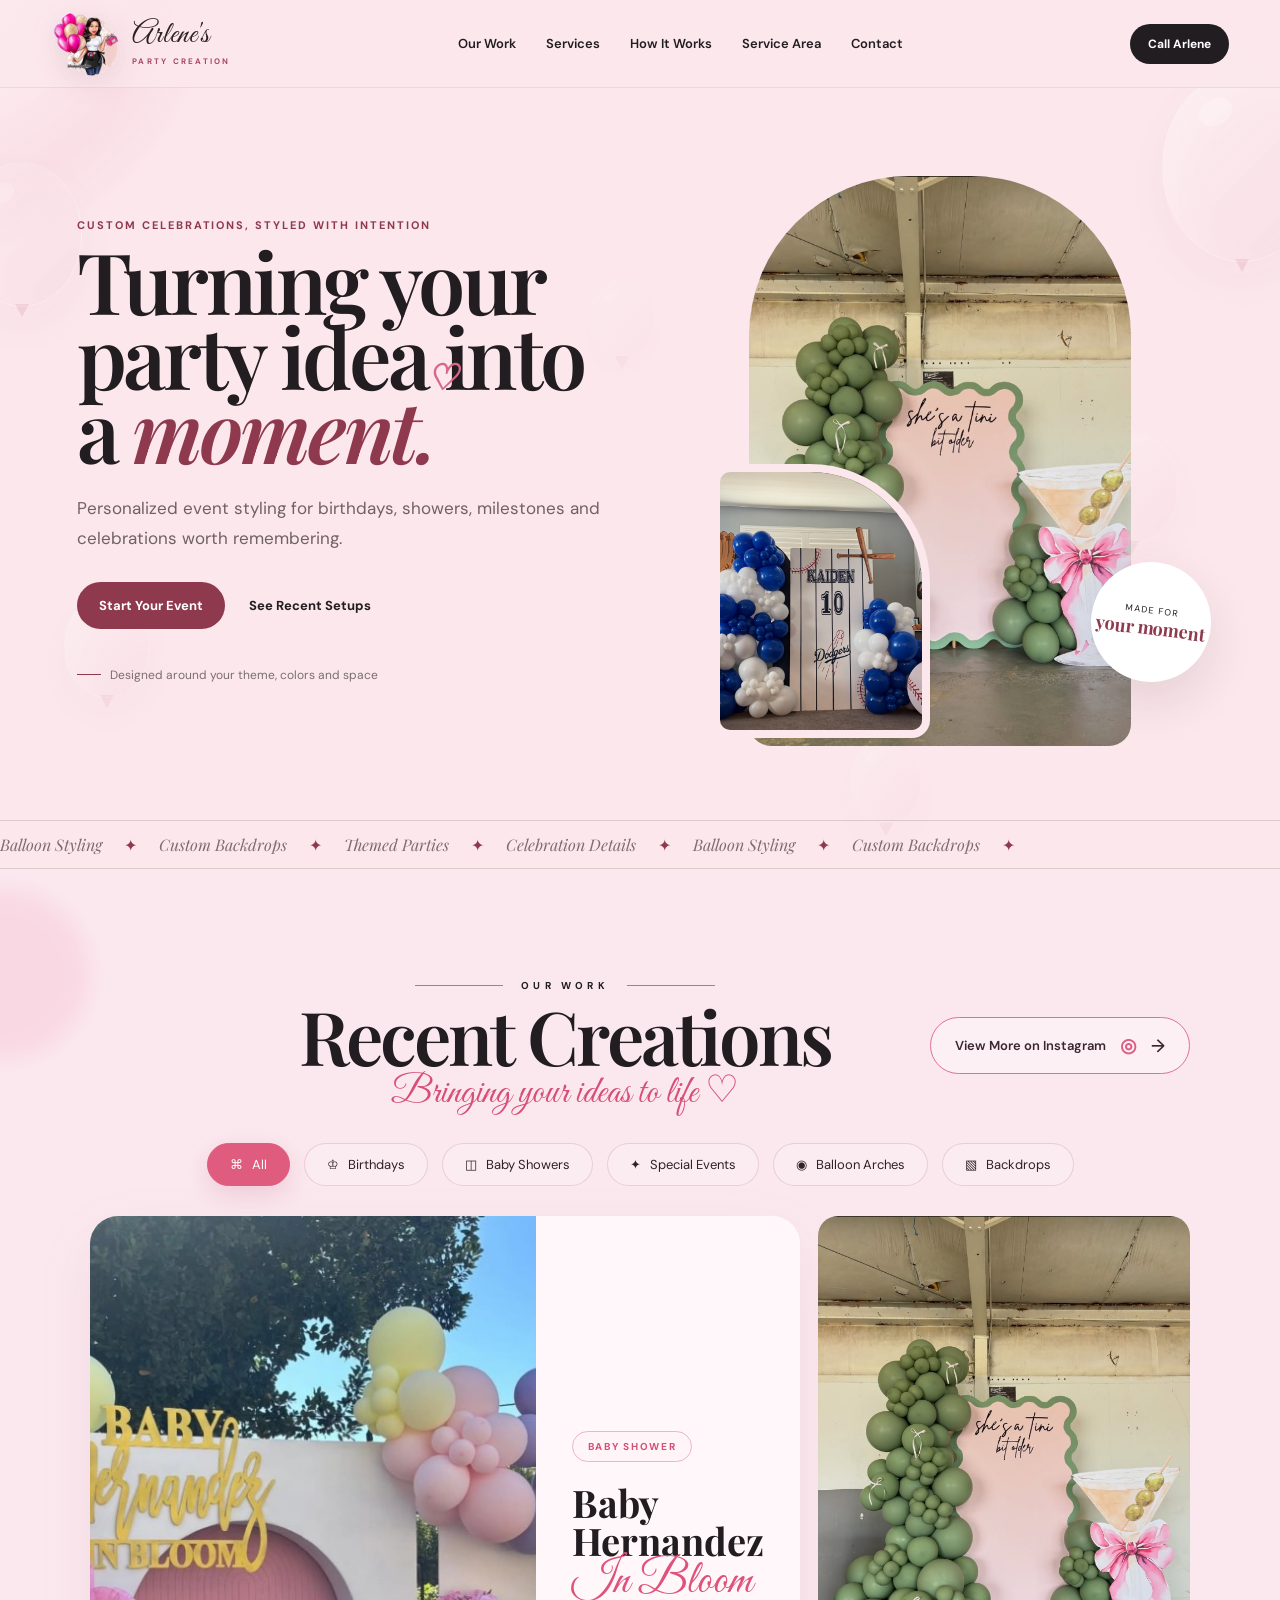
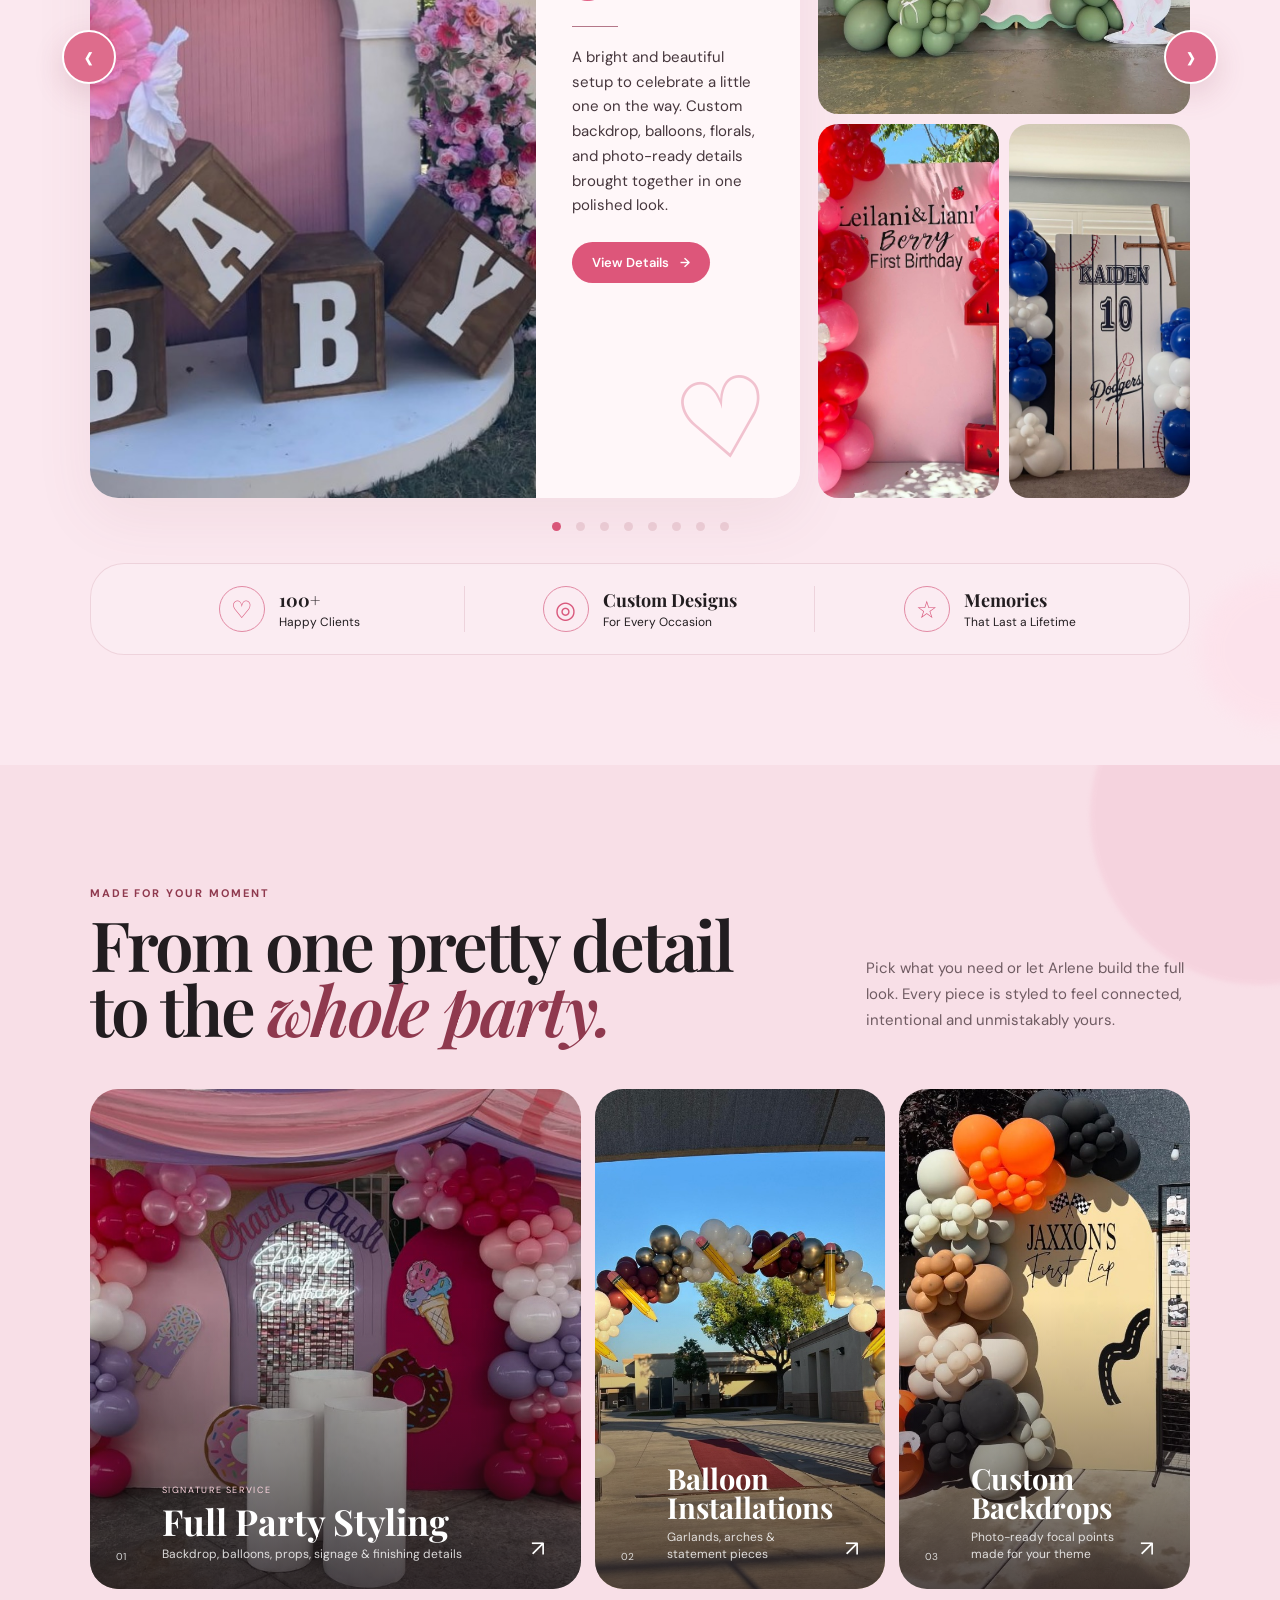
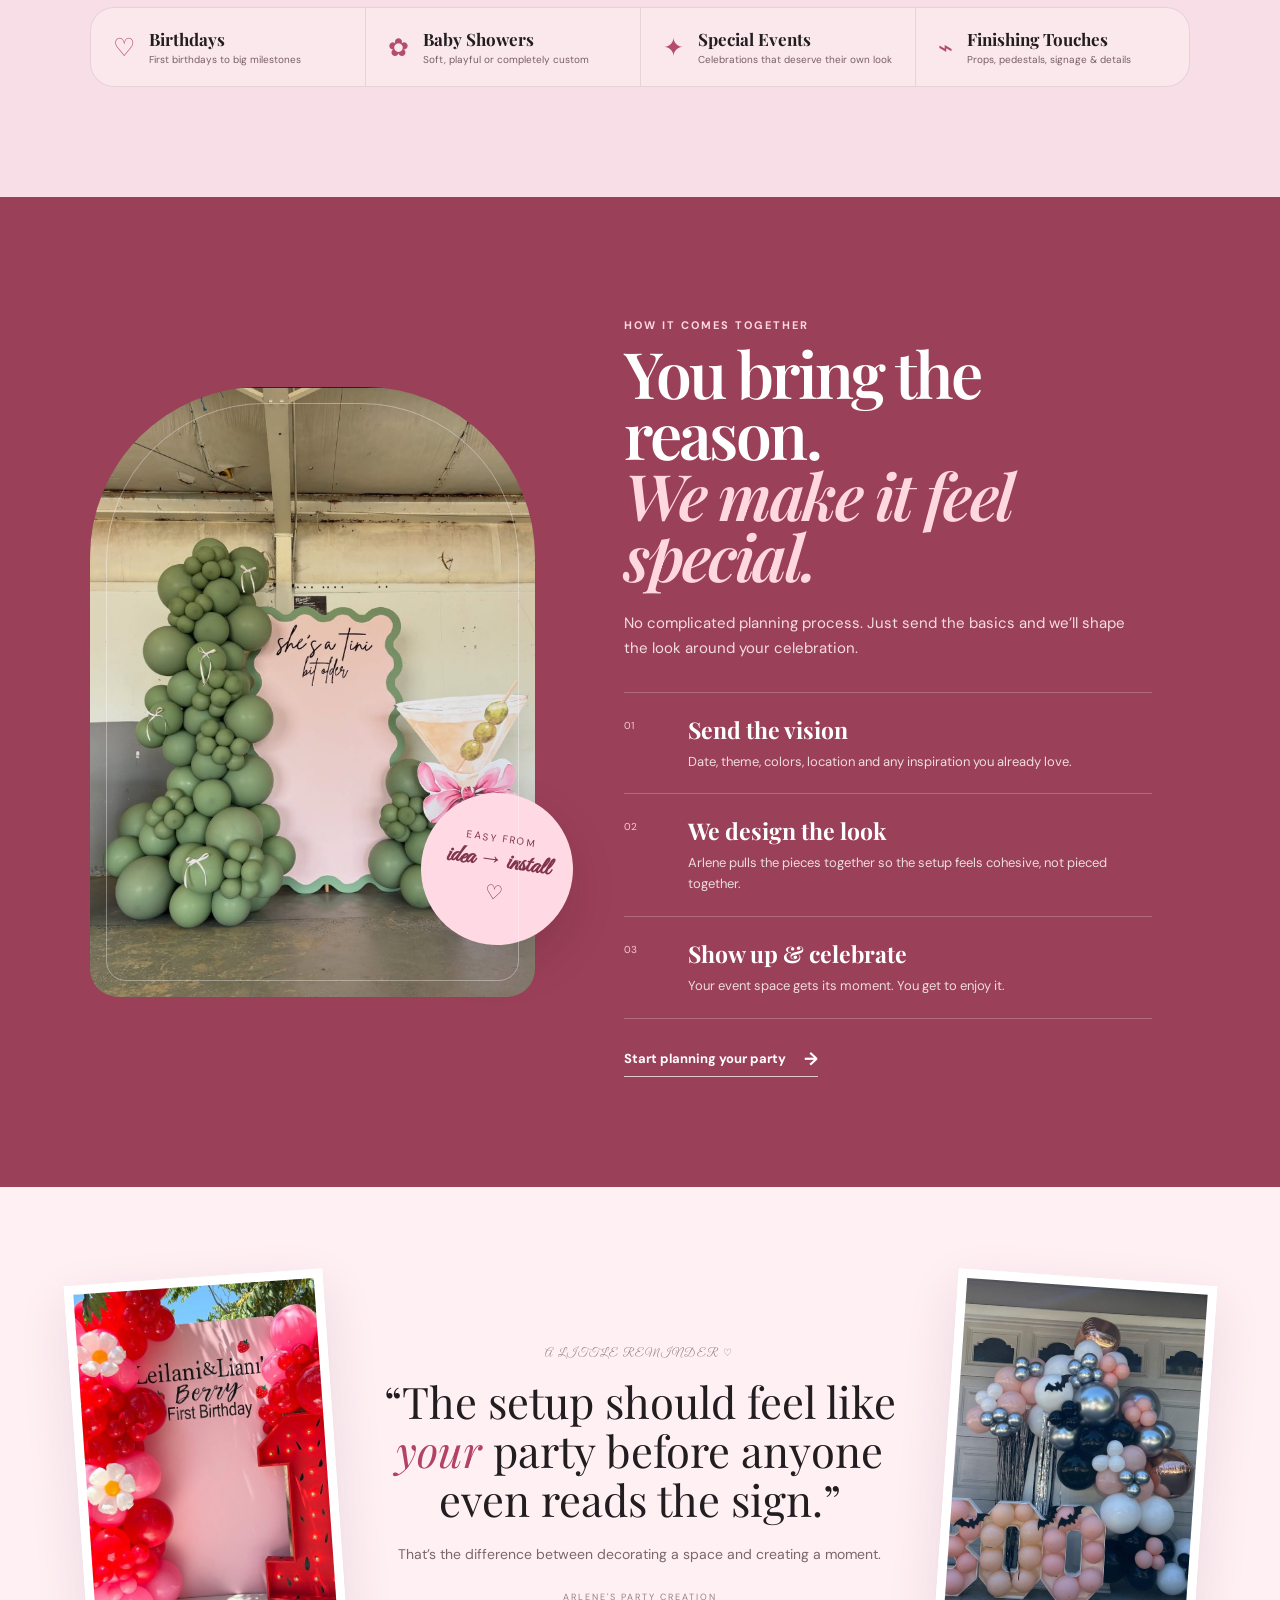
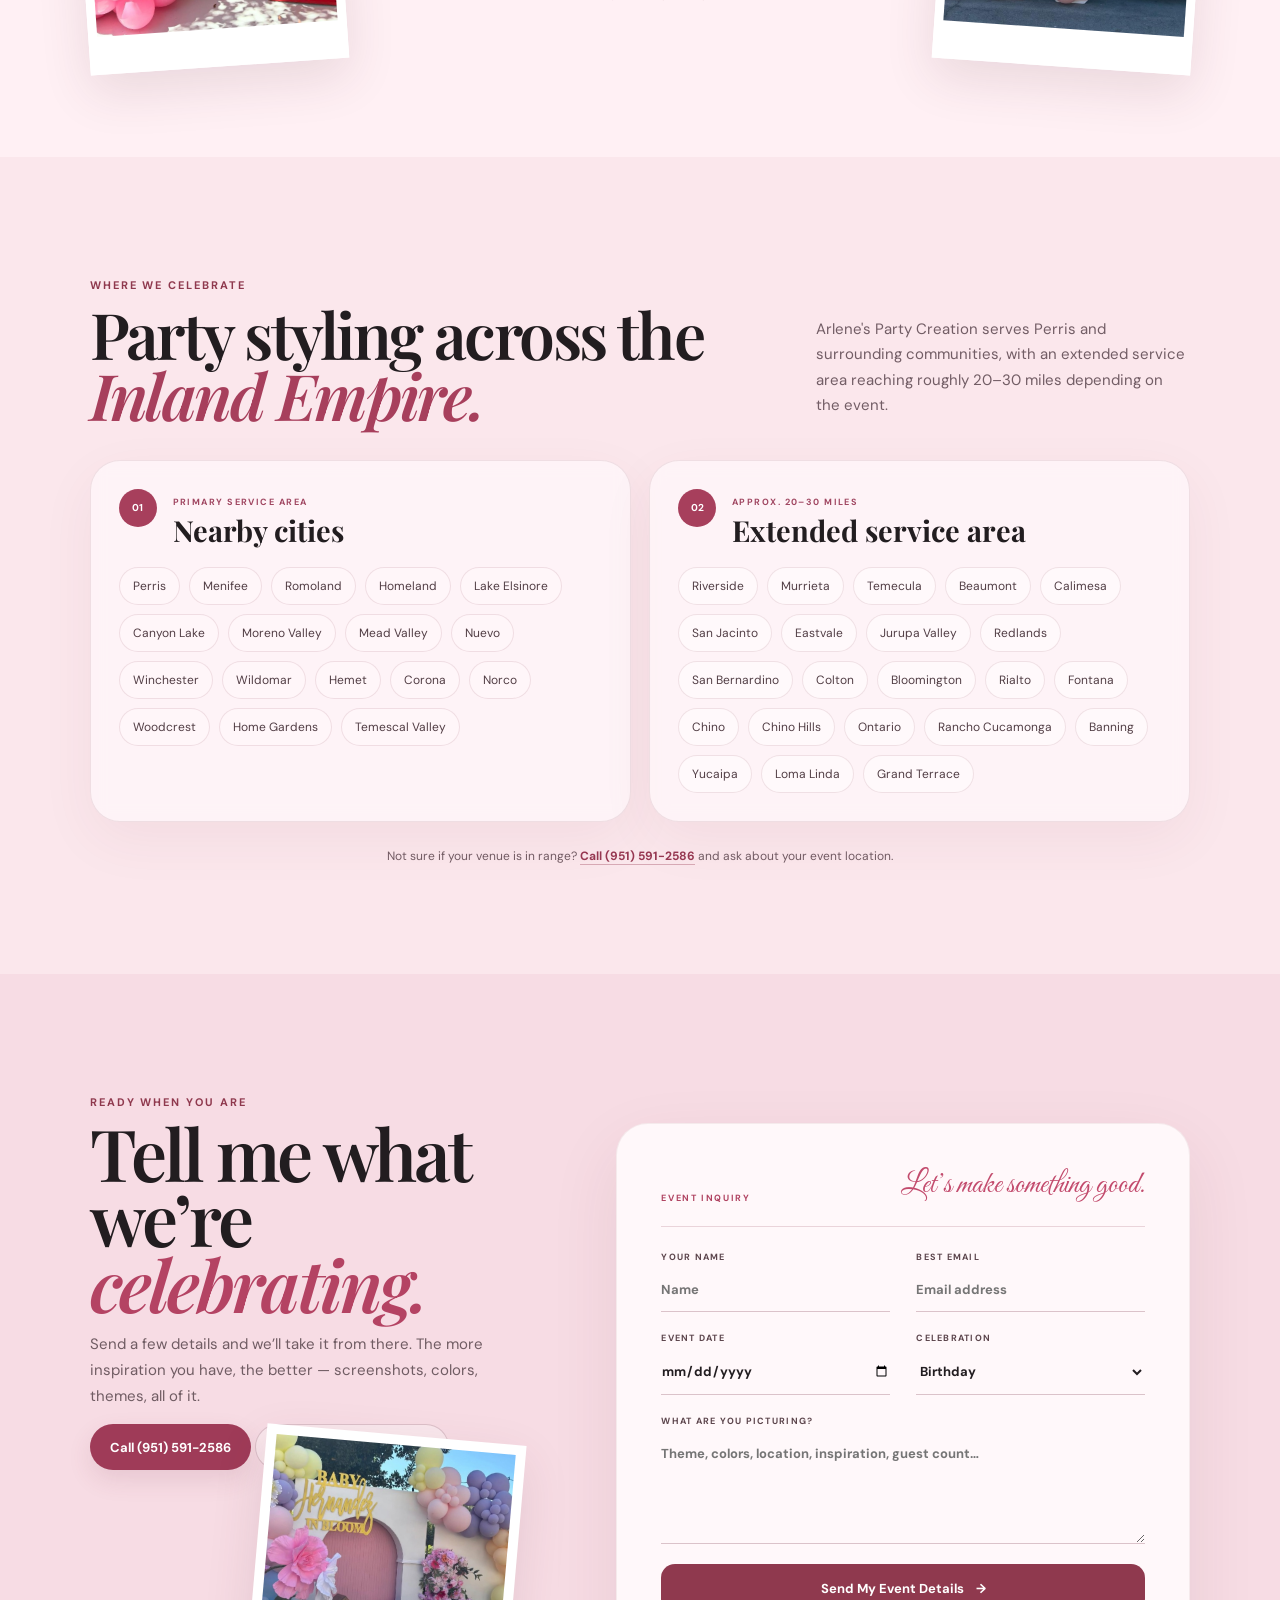
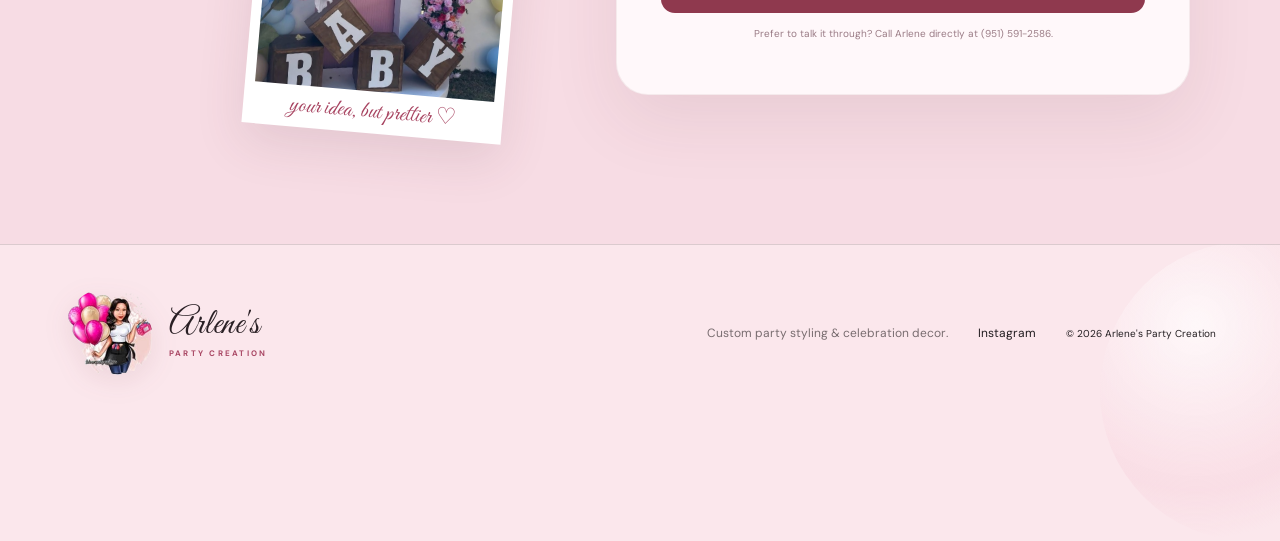
==== commit 157552a1: "Add files via upload" ====
--- a/index.html
+++ b/index.html
@@ -20,7 +20,13 @@
 </head>
 <body><div class="ambient-balloons" aria-hidden="true"><span class="ambient-balloon b1"></span><span class="ambient-balloon b2"></span><span class="ambient-balloon b3"></span><span class="ambient-balloon b4"></span><span class="ambient-balloon b5"></span><span class="ambient-balloon b6"></span></div>
   <header class="site-header" id="top">
-    <a class="brand" href="#top" aria-label="Arlene's Party Creation home"><img class="brand-logo" src="assets/arlene-logo.png" alt="Arlene's Party Creation"></a>
+    <a class="brand" href="#top" aria-label="Arlene's Party Creation home">
+      <img class="brand-logo" src="assets/arlene-logo.png" alt="Arlene's Party Creation logo">
+      <span class="brand-wordmark">
+        <span class="brand-name">Arlene's</span>
+        <span class="brand-subname">Party Creation</span>
+      </span>
+    </a>
     <nav class="desktop-nav" aria-label="Primary navigation">
       <a href="#work">Our Work</a>
       <a href="#services">Services</a>
@@ -231,7 +237,13 @@
   </main>
 
   <footer>
-    <div class="footer-brand"><img class="footer-logo" src="assets/arlene-logo.png" alt="Arlene's Party Creation"></div><p>Custom party styling & celebration decor.</p>
+    <div class="footer-brand">
+      <img class="footer-logo" src="assets/arlene-logo.png" alt="Arlene's Party Creation logo">
+      <span class="footer-wordmark">
+        <span class="footer-brand-name">Arlene's</span>
+        <span class="footer-brand-subname">Party Creation</span>
+      </span>
+    </div><p>Custom party styling & celebration decor.</p>
     <a href="https://www.instagram.com/arlenespartycreation/" target="_blank" rel="noreferrer">Instagram</a>
     <small>© <span id="year"></span> Arlene's Party Creation</small>
   </footer>
--- a/styles.css
+++ b/styles.css
@@ -450,3 +450,78 @@
     padding-right: max(20px, env(safe-area-inset-right)) !important;
   }
 }
+
+
+/* v6: supplied logo + restored elegant business wordmark */
+.brand {
+  display: inline-flex !important;
+  align-items: center !important;
+  gap: 11px !important;
+  width: auto !important;
+  min-width: max-content !important;
+  text-decoration: none !important;
+}
+.brand-logo {
+  flex: 0 0 auto !important;
+}
+.brand-wordmark,
+.footer-wordmark {
+  display: flex;
+  flex-direction: column;
+  justify-content: center;
+  line-height: 1;
+  white-space: nowrap;
+}
+.brand-name,
+.footer-brand-name {
+  font-family: "Great Vibes", cursive;
+  font-size: 31px;
+  line-height: .9;
+  font-weight: 400;
+  color: #2a2025;
+  letter-spacing: .01em;
+}
+.brand-subname,
+.footer-brand-subname {
+  margin-top: 7px;
+  font-family: "DM Sans", sans-serif;
+  font-size: 8px;
+  line-height: 1;
+  font-weight: 700;
+  letter-spacing: .28em;
+  text-transform: uppercase;
+  color: #a94764;
+}
+.footer-brand {
+  display: inline-flex !important;
+  align-items: center !important;
+  gap: 13px !important;
+}
+.footer-brand-name { font-size: 36px; }
+.footer-brand-subname { font-size: 8px; }
+
+@media (max-width: 820px) {
+  .brand { gap: 9px !important; }
+  .brand-name { font-size: 27px; }
+  .brand-subname { font-size: 7px; margin-top: 6px; letter-spacing: .24em; }
+}
+@media (max-width: 640px) {
+  .brand {
+    width: auto !important;
+    min-width: 0 !important;
+    max-width: calc(100% - 62px) !important;
+    gap: 8px !important;
+  }
+  .brand-name { font-size: 25px; }
+  .brand-subname {
+    font-size: 6.5px;
+    margin-top: 5px;
+    letter-spacing: .21em;
+  }
+  .footer-brand-name { font-size: 31px; }
+}
+@media (max-width: 380px) {
+  .brand-logo { width: 50px !important; height: 50px !important; }
+  .brand-name { font-size: 23px; }
+  .brand-subname { font-size: 6px; letter-spacing: .18em; }
+}
